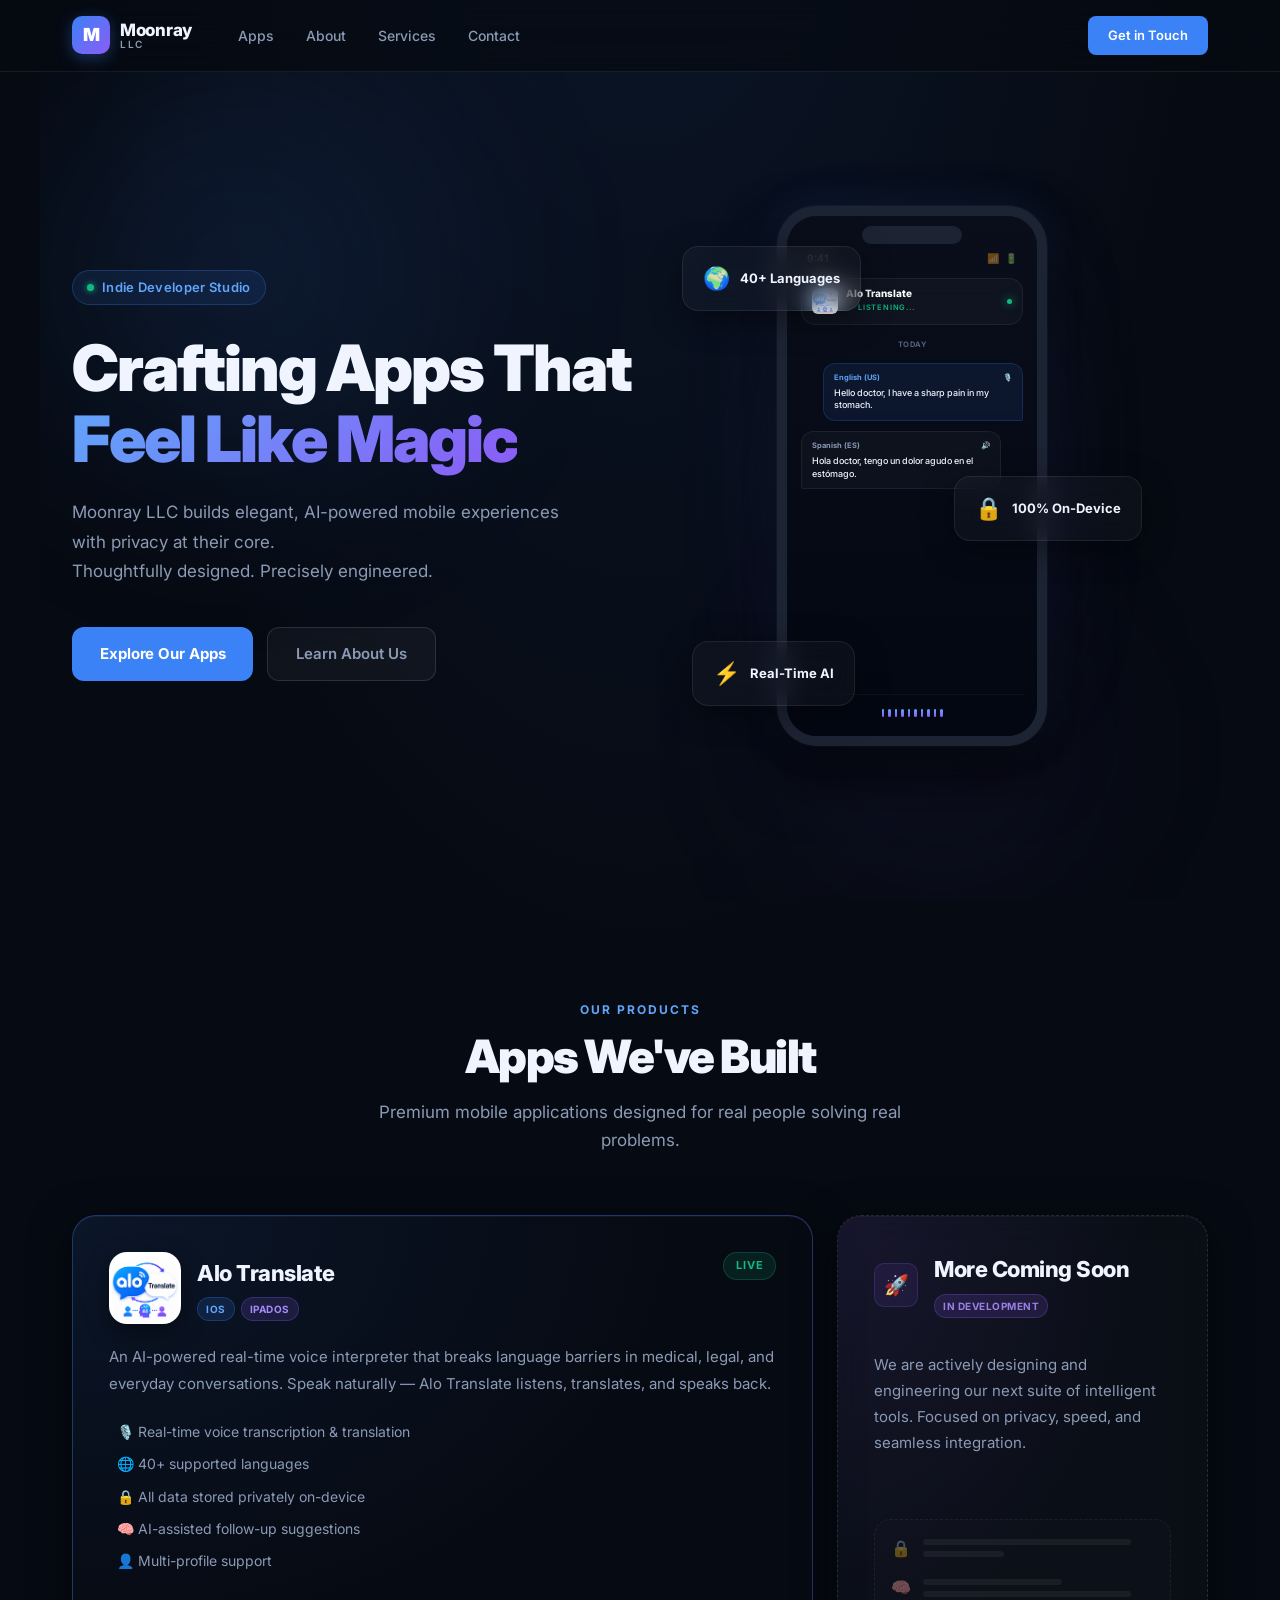
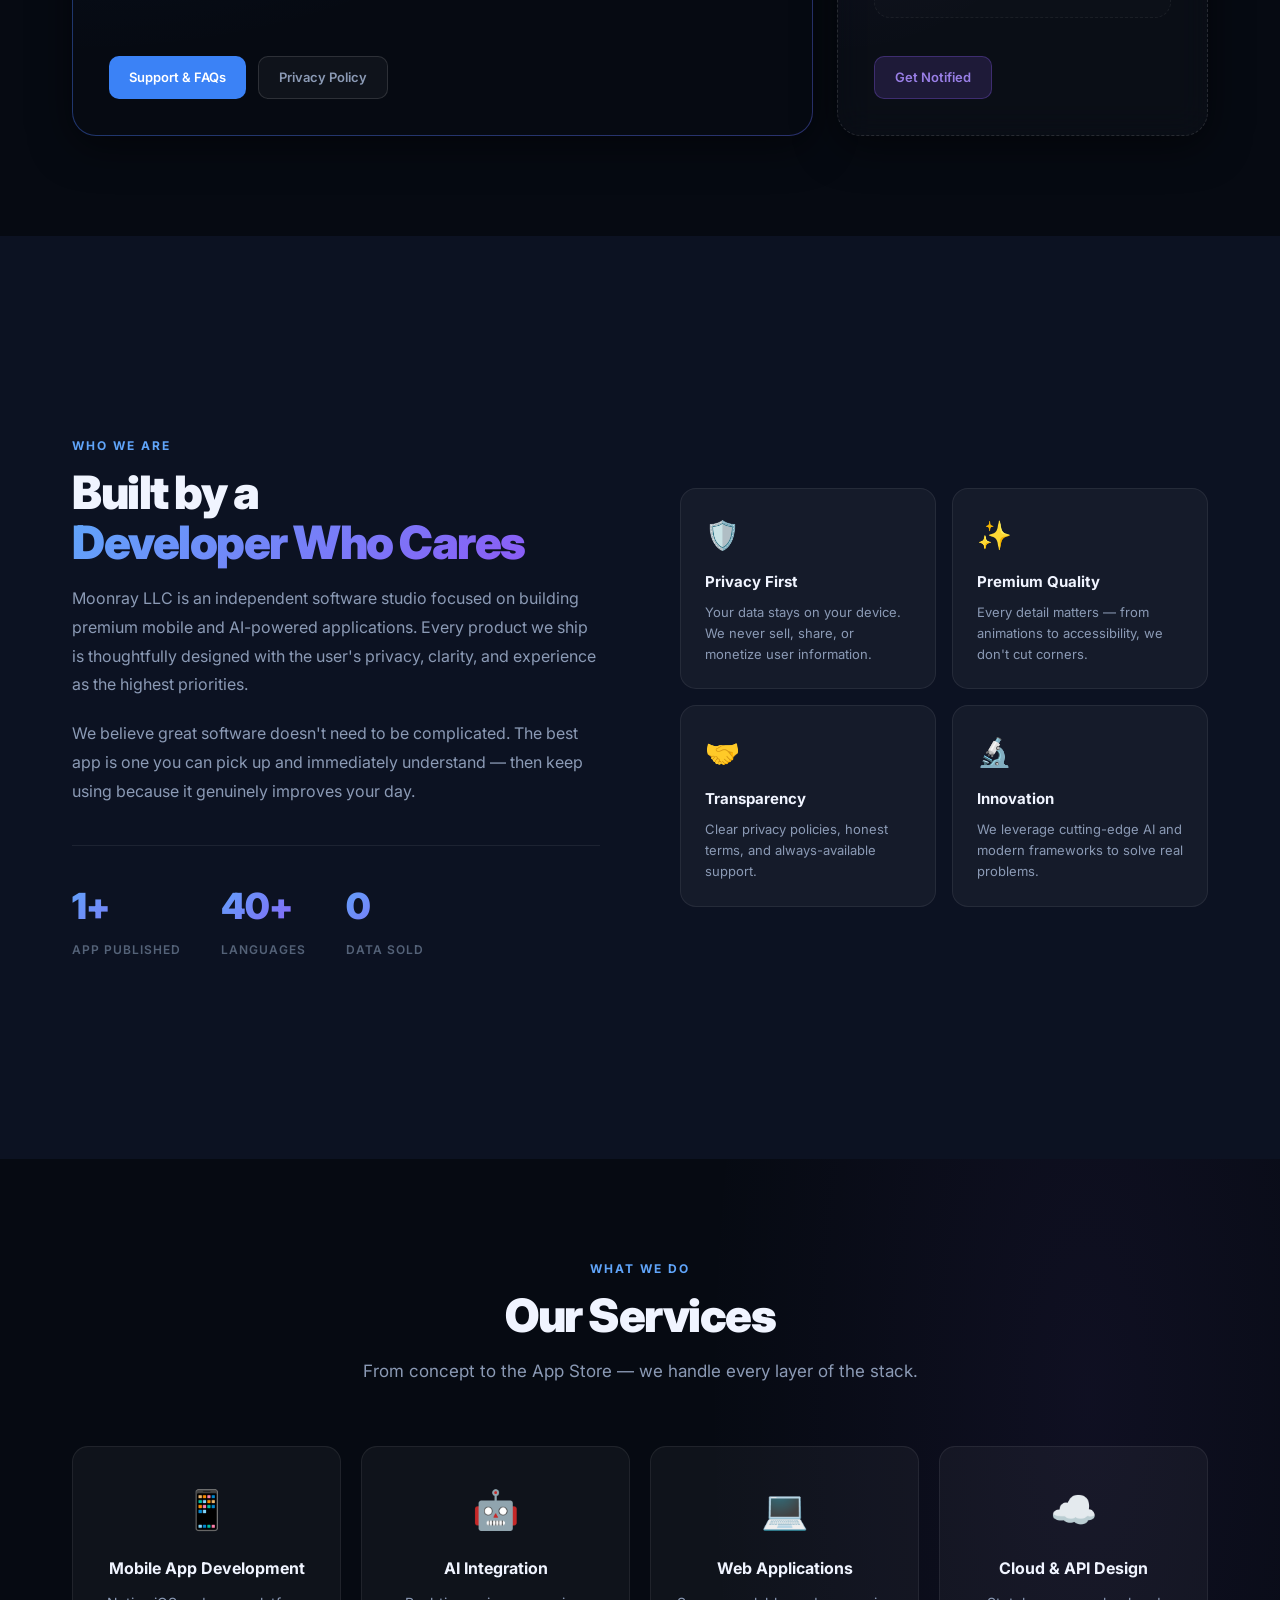
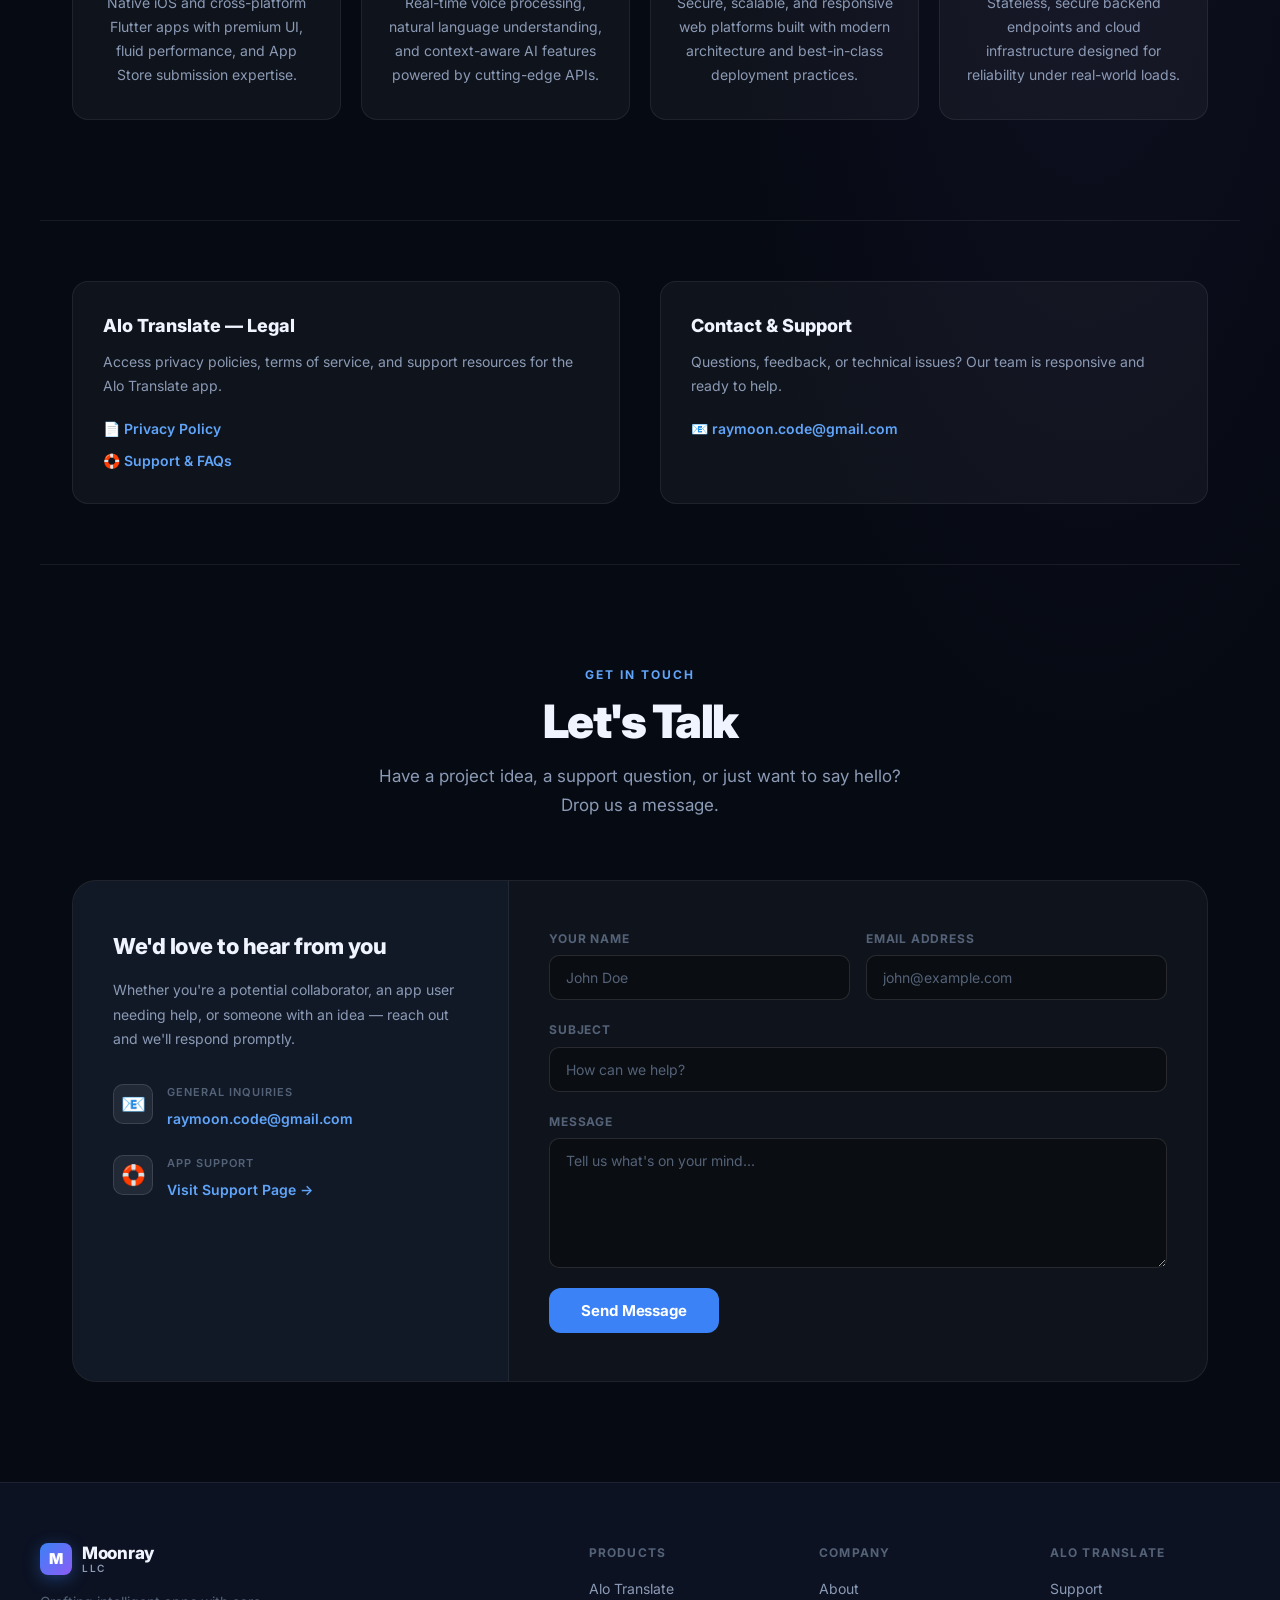
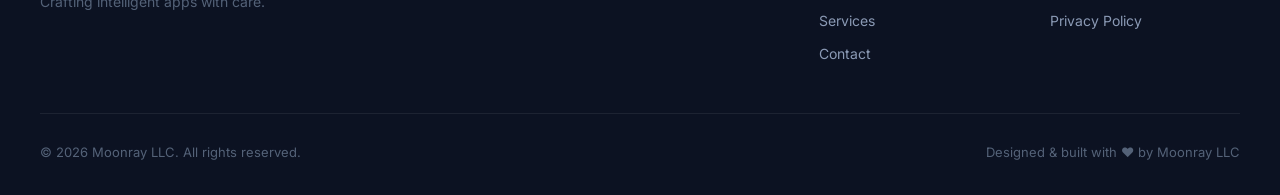
==== index.html @ 4eda4137 "design: major visual and layout overhaul with smartphone mockup and glassmorphic cards" ====
<!DOCTYPE html>
<html lang="en">
<head>
  <meta charset="UTF-8">
  <meta name="viewport" content="width=device-width, initial-scale=1.0">
  <title>Moonray LLC — Crafting Intelligent Apps</title>
  <meta name="description" content="Moonray LLC builds premium mobile and AI-powered applications. Explore our apps and developer services.">
  <link rel="preconnect" href="https://fonts.googleapis.com">
  <link rel="preconnect" href="https://fonts.gstatic.com" crossorigin>
  <link href="https://fonts.googleapis.com/css2?family=Inter:wght@300;400;500;600;700;800;900&display=swap" rel="stylesheet">
  <link rel="stylesheet" href="style.css">
</head>
<body>

  <!-- ===================== HEADER ===================== -->
  <header id="top">
    <div class="scroll-progress" id="scrollProgress"></div>
    <div class="header-inner">
      <a href="#top" class="brand">
        <div class="brand-mark">M</div>
        <div class="brand-text">
          <span class="brand-name">Moonray</span>
          <span class="brand-tagline">LLC</span>
        </div>
      </a>
      <nav class="main-nav">
        <ul>
          <li><a href="#apps">Apps</a></li>
          <li><a href="#about">About</a></li>
          <li><a href="#services">Services</a></li>
          <li><a href="#contact">Contact</a></li>
        </ul>
      </nav>
      <a href="#contact" class="nav-cta">Get in Touch</a>
      <button class="hamburger" id="hamburger" aria-label="Menu">
        <span></span><span></span><span></span>
      </button>
    </div>
    <!-- Mobile menu -->
    <div class="mobile-menu" id="mobileMenu">
      <ul>
        <li><a href="#apps" onclick="closeMobileMenu()">Apps</a></li>
        <li><a href="#about" onclick="closeMobileMenu()">About</a></li>
        <li><a href="#services" onclick="closeMobileMenu()">Services</a></li>
        <li><a href="#contact" onclick="closeMobileMenu()">Contact</a></li>
      </ul>
    </div>
  </header>

  <!-- ===================== HERO ===================== -->
  <section class="hero" id="hero">
    <div class="hero-bg-glow glow-1"></div>
    <div class="hero-bg-glow glow-2"></div>
    <div class="hero-content">
      <div class="hero-badge">
        <span class="badge-dot"></span>
        Indie Developer Studio
      </div>
      <h1 class="hero-title">
        Crafting Apps That<br>
        <span class="gradient-text">Feel Like Magic</span>
      </h1>
      <p class="hero-sub">
        Moonray LLC builds elegant, AI-powered mobile experiences with privacy at their core.<br>
        Thoughtfully designed. Precisely engineered.
      </p>
      <div class="hero-actions">
        <a href="#apps" class="btn-primary">Explore Our Apps</a>
        <a href="#about" class="btn-ghost">Learn About Us</a>
      </div>
    </div>
    <div class="hero-visual">
      <!-- Ambient light effect behind the phone -->
      <div class="mockup-glow"></div>
      
      <!-- Phone Frame Mockup -->
      <div class="phone-frame">
        <div class="phone-notch"></div>
        <div class="phone-screen">
          <!-- Status Bar -->
          <div class="phone-status-bar">
            <span class="time">9:41</span>
            <div class="icons">
              <span class="signal">📶</span>
              <span class="battery">🔋</span>
            </div>
          </div>
          
          <!-- App Header -->
          <div class="phone-app-header">
            <div class="app-brand">
              <img src="logo/alo_translate_logo.png" alt="Alo Logo" class="app-logo">
              <div class="app-title-group">
                <span class="app-title">Alo Translate</span>
                <span class="app-status">Listening...</span>
              </div>
            </div>
            <div class="recording-indicator">
              <span class="pulse-dot"></span>
            </div>
          </div>
          
          <!-- Chat Feed -->
          <div class="phone-chat-feed">
            <div class="chat-date">Today</div>
            
            <div class="chat-bubble user">
              <div class="bubble-meta">
                <span class="bubble-lang">English (US)</span>
                <span class="bubble-icon">🎙️</span>
              </div>
              <p class="bubble-text">Hello doctor, I have a sharp pain in my stomach.</p>
            </div>
            
            <div class="chat-bubble ai">
              <div class="bubble-meta">
                <span class="bubble-lang">Spanish (ES)</span>
                <span class="bubble-icon">🔊</span>
              </div>
              <p class="bubble-text">Hola doctor, tengo un dolor agudo en el estómago.</p>
            </div>
          </div>
          
          <!-- Waveform Animation -->
          <div class="phone-wave-container">
            <div class="wave-bar"></div>
            <div class="wave-bar"></div>
            <div class="wave-bar"></div>
            <div class="wave-bar"></div>
            <div class="wave-bar"></div>
            <div class="wave-bar"></div>
            <div class="wave-bar"></div>
            <div class="wave-bar"></div>
            <div class="wave-bar"></div>
            <div class="wave-bar"></div>
          </div>
        </div>
      </div>
      
      <!-- Floating Badges surrounding the phone -->
      <div class="float-card card-a">
        <span class="fc-icon">🌍</span>
        <span class="fc-label">40+ Languages</span>
      </div>
      <div class="float-card card-b">
        <span class="fc-icon">🔒</span>
        <span class="fc-label">100% On-Device</span>
      </div>
      <div class="float-card card-c">
        <span class="fc-icon">⚡</span>
        <span class="fc-label">Real-Time AI</span>
      </div>
    </div>
  </section>

  <!-- ===================== APPS ===================== -->
  <section id="apps" class="section-wrapper">
    <div class="section-label">Our Products</div>
    <h2 class="section-title">Apps We've Built</h2>
    <p class="section-sub">Premium mobile applications designed for real people solving real problems.</p>

    <div class="apps-grid">
      <!-- Alo Translate -->
      <div class="app-card featured">
        <div class="app-card-inner">
          <div class="app-meta">
            <img src="logo/alo_translate_logo.png" alt="Alo Translate App Icon" class="app-icon">
            <div class="app-info">
              <h3>Alo Translate</h3>
              <p class="app-platform">
                <span class="platform-badge ios">iOS</span>
                <span class="platform-badge ipados">iPadOS</span>
              </p>
            </div>
            <span class="app-status live">Live</span>
          </div>
          <p class="app-desc">
            An AI-powered real-time voice interpreter that breaks language barriers in medical, legal, and everyday conversations. Speak naturally — Alo Translate listens, translates, and speaks back.
          </p>
          <ul class="app-features">
            <li>🎙️ Real-time voice transcription & translation</li>
            <li>🌐 40+ supported languages</li>
            <li>🔒 All data stored privately on-device</li>
            <li>🧠 AI-assisted follow-up suggestions</li>
            <li>👤 Multi-profile support</li>
          </ul>
          <div class="app-links">
            <a href="support.html" class="app-link-btn secondary">
              Support &amp; FAQs
            </a>
            <a href="privacy.html" class="app-link-btn ghost">
              Privacy Policy
            </a>
          </div>
        </div>
        <div class="app-card-glow"></div>
      </div>

      <!-- Placeholder for future app -->
      <div class="app-card coming-soon">
        <div class="app-card-inner">
          <div class="app-meta">
            <div class="cs-icon-bg">
              <span class="cs-icon">🚀</span>
            </div>
            <div class="app-info">
              <h3>More Coming Soon</h3>
              <p class="app-platform"><span class="platform-badge dev">In Development</span></p>
            </div>
          </div>
          <p class="app-desc">
            We are actively designing and engineering our next suite of intelligent tools. Focused on privacy, speed, and seamless integration.
          </p>
          
          <div class="skeleton-grid">
            <div class="skeleton-row">
              <span class="sk-icon">🔒</span>
              <div class="sk-lines"><div class="sk-line long"></div><div class="sk-line short"></div></div>
            </div>
            <div class="skeleton-row">
              <span class="sk-icon">🧠</span>
              <div class="sk-lines"><div class="sk-line medium"></div><div class="sk-line long"></div></div>
            </div>
          </div>
          
          <div class="app-links" style="margin-top: auto;">
            <a href="#contact" class="app-link-btn primary-glow">Get Notified</a>
          </div>
        </div>
        <div class="app-card-glow bg-purple"></div>
      </div>
    </div>
  </section>

  <!-- ===================== ABOUT ===================== -->
  <section id="about" class="section-wrapper alt-section">
    <div class="about-grid">
      <div class="about-text">
        <div class="section-label">Who We Are</div>
        <h2 class="section-title left-align">Built by a<br><span class="gradient-text">Developer Who Cares</span></h2>
        <p>Moonray LLC is an independent software studio focused on building premium mobile and AI-powered applications. Every product we ship is thoughtfully designed with the user's privacy, clarity, and experience as the highest priorities.</p>
        <p>We believe great software doesn't need to be complicated. The best app is one you can pick up and immediately understand — then keep using because it genuinely improves your day.</p>
        <div class="about-stats">
          <div class="stat-item">
            <span class="stat-num">1+</span>
            <span class="stat-label">App Published</span>
          </div>
          <div class="stat-item">
            <span class="stat-num">40+</span>
            <span class="stat-label">Languages</span>
          </div>
          <div class="stat-item">
            <span class="stat-num">0</span>
            <span class="stat-label">Data Sold</span>
          </div>
        </div>
      </div>
      <div class="about-values">
        <div class="value-card">
          <div class="value-icon">🛡️</div>
          <h4>Privacy First</h4>
          <p>Your data stays on your device. We never sell, share, or monetize user information.</p>
        </div>
        <div class="value-card">
          <div class="value-icon">✨</div>
          <h4>Premium Quality</h4>
          <p>Every detail matters — from animations to accessibility, we don't cut corners.</p>
        </div>
        <div class="value-card">
          <div class="value-icon">🤝</div>
          <h4>Transparency</h4>
          <p>Clear privacy policies, honest terms, and always-available support.</p>
        </div>
        <div class="value-card">
          <div class="value-icon">🔬</div>
          <h4>Innovation</h4>
          <p>We leverage cutting-edge AI and modern frameworks to solve real problems.</p>
        </div>
      </div>
    </div>
  </section>

  <!-- ===================== SERVICES ===================== -->
  <section id="services" class="section-wrapper">
    <div class="section-label">What We Do</div>
    <h2 class="section-title">Our Services</h2>
    <p class="section-sub">From concept to the App Store — we handle every layer of the stack.</p>
    <div class="services-grid">
      <div class="service-card">
        <div class="service-icon">📱</div>
        <h3>Mobile App Development</h3>
        <p>Native iOS and cross-platform Flutter apps with premium UI, fluid performance, and App Store submission expertise.</p>
      </div>
      <div class="service-card">
        <div class="service-icon">🤖</div>
        <h3>AI Integration</h3>
        <p>Real-time voice processing, natural language understanding, and context-aware AI features powered by cutting-edge APIs.</p>
      </div>
      <div class="service-card">
        <div class="service-icon">💻</div>
        <h3>Web Applications</h3>
        <p>Secure, scalable, and responsive web platforms built with modern architecture and best-in-class deployment practices.</p>
      </div>
      <div class="service-card">
        <div class="service-icon">☁️</div>
        <h3>Cloud & API Design</h3>
        <p>Stateless, secure backend endpoints and cloud infrastructure designed for reliability under real-world loads.</p>
      </div>
    </div>
  </section>

  <!-- ===================== LEGAL LINKS ===================== -->
  <section id="legal" class="section-wrapper legal-section">
    <div class="legal-grid">
      <div class="legal-block">
        <h3>Alo Translate — Legal</h3>
        <p>Access privacy policies, terms of service, and support resources for the Alo Translate app.</p>
        <div class="legal-links">
          <a href="privacy.html">📄 Privacy Policy</a>
          <a href="support.html">🛟 Support &amp; FAQs</a>
        </div>
      </div>
      <div class="legal-block">
        <h3>Contact &amp; Support</h3>
        <p>Questions, feedback, or technical issues? Our team is responsive and ready to help.</p>
        <div class="legal-links">
          <a href="mailto:raymoon.code@gmail.com">📧 raymoon.code@gmail.com</a>
        </div>
      </div>
    </div>
  </section>

  <!-- ===================== CONTACT ===================== -->
  <section id="contact" class="section-wrapper">
    <div class="section-label">Get In Touch</div>
    <h2 class="section-title">Let's Talk</h2>
    <p class="section-sub">Have a project idea, a support question, or just want to say hello? Drop us a message.</p>
    <div class="contact-card">
      <div class="contact-info-col">
        <h3>We'd love to hear from you</h3>
        <p>Whether you're a potential collaborator, an app user needing help, or someone with an idea — reach out and we'll respond promptly.</p>
        <div class="contact-detail">
          <span class="cd-icon">📧</span>
          <div>
            <span class="cd-label">General Inquiries</span>
            <a href="mailto:raymoon.code@gmail.com" class="cd-value">raymoon.code@gmail.com</a>
          </div>
        </div>
        <div class="contact-detail">
          <span class="cd-icon">🛟</span>
          <div>
            <span class="cd-label">App Support</span>
            <a href="support.html" class="cd-value">Visit Support Page →</a>
          </div>
        </div>
      </div>
      <form class="contact-form" id="contactForm" onsubmit="handleFormSubmit(event)">
        <div class="form-row">
          <div class="form-group">
            <label for="contactName">Your Name</label>
            <input type="text" id="contactName" name="name" placeholder="John Doe" required>
          </div>
          <div class="form-group">
            <label for="contactEmail">Email Address</label>
            <input type="email" id="contactEmail" name="email" placeholder="john@example.com" required>
          </div>
        </div>
        <div class="form-group">
          <label for="contactSubject">Subject</label>
          <input type="text" id="contactSubject" name="subject" placeholder="How can we help?">
        </div>
        <div class="form-group">
          <label for="contactMessage">Message</label>
          <textarea id="contactMessage" name="message" placeholder="Tell us what's on your mind..." required></textarea>
        </div>
        <button type="submit" class="btn-primary form-submit" id="submitBtn">Send Message</button>
        <p class="form-note" id="formNote" style="display:none;"></p>
      </form>
    </div>
  </section>

  <!-- ===================== FOOTER ===================== -->
  <footer>
    <div class="footer-inner">
      <div class="footer-brand">
        <div class="brand">
          <div class="brand-mark sm">M</div>
          <div class="brand-text">
            <span class="brand-name">Moonray</span>
            <span class="brand-tagline">LLC</span>
          </div>
        </div>
        <p>Crafting intelligent apps with care.</p>
      </div>
      <div class="footer-links">
        <div class="footer-col">
          <h5>Products</h5>
          <a href="#apps">Alo Translate</a>
        </div>
        <div class="footer-col">
          <h5>Company</h5>
          <a href="#about">About</a>
          <a href="#services">Services</a>
          <a href="#contact">Contact</a>
        </div>
        <div class="footer-col">
          <h5>Alo Translate</h5>
          <a href="support.html">Support</a>
          <a href="privacy.html">Privacy Policy</a>
        </div>
      </div>
    </div>
    <div class="footer-bottom">
      <p>© 2026 Moonray LLC. All rights reserved.</p>
      <p>Designed &amp; built with ❤️ by Moonray LLC</p>
    </div>
  </footer>

  <script>
    // Hamburger menu
    const hamburger = document.getElementById('hamburger');
    const mobileMenu = document.getElementById('mobileMenu');
    hamburger.addEventListener('click', () => {
      hamburger.classList.toggle('open');
      mobileMenu.classList.toggle('open');
    });
    function closeMobileMenu() {
      hamburger.classList.remove('open');
      mobileMenu.classList.remove('open');
    }

    // Sticky header shadow & scroll progress bar on scroll
    const header = document.querySelector('header');
    const scrollProgress = document.getElementById('scrollProgress');
    window.addEventListener('scroll', () => {
      if (window.scrollY > 30) {
        header.classList.add('scrolled');
      } else {
        header.classList.remove('scrolled');
      }
      
      const winScroll = document.body.scrollTop || document.documentElement.scrollTop;
      const height = document.documentElement.scrollHeight - document.documentElement.clientHeight;
      const scrolled = (winScroll / height) * 100;
      scrollProgress.style.width = scrolled + "%";
    });

    // Intersection Observer for fade-in animations
    const observer = new IntersectionObserver((entries) => {
      entries.forEach(entry => {
        if (entry.isIntersecting) {
          entry.target.classList.add('visible');
        }
      });
    }, { threshold: 0.1 });

    document.querySelectorAll('.app-card, .service-card, .value-card, .float-card, .legal-block').forEach(el => {
      el.classList.add('animate-on-scroll');
      observer.observe(el);
    });

    // Contact form handler (mailto fallback)
    function handleFormSubmit(e) {
      e.preventDefault();
      const name = document.getElementById('contactName').value;
      const email = document.getElementById('contactEmail').value;
      const subject = document.getElementById('contactSubject').value || 'Moonray LLC Inquiry';
      const message = document.getElementById('contactMessage').value;
      const body = `Name: ${name}\nEmail: ${email}\n\nMessage:\n${message}`;
      const mailtoLink = `mailto:raymoon.code@gmail.com?subject=${encodeURIComponent(subject)}&body=${encodeURIComponent(body)}`;
      window.location.href = mailtoLink;
      const note = document.getElementById('formNote');
      note.textContent = '✅ Your email client should open now. If not, email us directly at raymoon.code@gmail.com';
      note.style.display = 'block';
      note.style.color = '#34d399';
    }
  </script>
</body>
</html>
---- style.css ----
/* ============================================================
   style.css — Moonray LLC Website
   Premium dark theme with glassmorphism, micro-animations
   ============================================================ */

@import url('https://fonts.googleapis.com/css2?family=Inter:wght@300;400;500;600;700;800;900&display=swap');

/* ---- Design Tokens ---- */
:root {
  --bg:            #060a12;
  --bg-2:          #0c1222;
  --surface:       rgba(255,255,255,0.04);
  --surface-hover: rgba(255,255,255,0.07);
  --border:        rgba(255,255,255,0.07);
  --border-light:  rgba(255,255,255,0.12);
  --text:          #f0f4ff;
  --text-2:        #8b9ab5;
  --text-3:        #546278;
  --blue:          #3b82f6;
  --blue-light:    #60a5fa;
  --blue-dark:     #1d4ed8;
  --blue-glow:     rgba(59,130,246,0.18);
  --blue-glow-sm:  rgba(59,130,246,0.10);
  --purple:        #8b5cf6;
  --green:         #10b981;
  --radius:        16px;
  --radius-sm:     10px;
  --radius-lg:     24px;
  --shadow:        0 8px 32px rgba(0,0,0,0.4);
  --shadow-lg:     0 24px 64px rgba(0,0,0,0.5);
  --transition:    all 0.28s cubic-bezier(0.4, 0, 0.2, 1);
}

/* ---- Reset ---- */
*, *::before, *::after {
  box-sizing: border-box;
  margin: 0;
  padding: 0;
}

html {
  scroll-behavior: smooth;
  font-size: 16px;
}

body {
  background-color: var(--bg);
  background-image:
    radial-gradient(ellipse 80% 50% at 50% -10%, rgba(59,130,246,0.12) 0%, transparent 60%),
    radial-gradient(ellipse 60% 40% at 85% 60%, rgba(139,92,246,0.07) 0%, transparent 50%);
  color: var(--text);
  font-family: 'Inter', -apple-system, BlinkMacSystemFont, sans-serif;
  line-height: 1.6;
  overflow-x: hidden;
  -webkit-font-smoothing: antialiased;
}

img { display: block; max-width: 100%; }
a { text-decoration: none; color: inherit; }

/* ============================================================
   HEADER
   ============================================================ */
header {
  position: sticky;
  top: 0;
  z-index: 200;
  background: rgba(6, 10, 18, 0.7);
  backdrop-filter: blur(20px);
  -webkit-backdrop-filter: blur(20px);
  border-bottom: 1px solid var(--border);
  transition: var(--transition);
}

.scroll-progress {
  position: absolute;
  top: 0;
  left: 0;
  width: 0%;
  height: 3px;
  background: linear-gradient(90deg, var(--blue) 0%, var(--purple) 100%);
  z-index: 210;
  transition: width 0.05s ease-out;
}

header.scrolled {
  background: rgba(6, 10, 18, 0.92);
  border-bottom-color: var(--border-light);
  box-shadow: 0 4px 30px rgba(0,0,0,0.3);
}

.header-inner {
  max-width: 1200px;
  margin: 0 auto;
  padding: 16px 32px;
  display: flex;
  align-items: center;
  gap: 32px;
}

/* Brand */
.brand {
  display: flex;
  align-items: center;
  gap: 10px;
  text-decoration: none;
  flex-shrink: 0;
}

.brand-mark {
  width: 38px;
  height: 38px;
  border-radius: 10px;
  background: linear-gradient(135deg, var(--blue) 0%, var(--purple) 100%);
  display: flex;
  align-items: center;
  justify-content: center;
  font-weight: 900;
  font-size: 18px;
  color: white;
  box-shadow: 0 4px 16px rgba(59,130,246,0.35);
  flex-shrink: 0;
}

.brand-mark.sm {
  width: 32px;
  height: 32px;
  font-size: 15px;
  border-radius: 8px;
}

.brand-text {
  display: flex;
  flex-direction: column;
  line-height: 1.1;
}

.brand-name {
  font-size: 17px;
  font-weight: 800;
  color: var(--text);
  letter-spacing: -0.3px;
}

.brand-tagline {
  font-size: 10px;
  font-weight: 600;
  color: var(--text-2);
  text-transform: uppercase;
  letter-spacing: 1.5px;
}

/* Nav */
.main-nav { flex: 1; }

.main-nav ul {
  display: flex;
  list-style: none;
  gap: 4px;
}

.main-nav a {
  color: var(--text-2);
  font-size: 14px;
  font-weight: 500;
  padding: 8px 14px;
  border-radius: var(--radius-sm);
  transition: var(--transition);
}

.main-nav a:hover {
  color: var(--text);
  background: var(--surface);
}

.nav-cta {
  background: var(--blue);
  color: white;
  font-size: 13px;
  font-weight: 600;
  padding: 9px 20px;
  border-radius: 8px;
  transition: var(--transition);
  white-space: nowrap;
  flex-shrink: 0;
}

.nav-cta:hover {
  background: var(--blue-light);
  box-shadow: 0 4px 16px var(--blue-glow);
  transform: translateY(-1px);
}

/* Hamburger */
.hamburger {
  display: none;
  flex-direction: column;
  gap: 5px;
  background: none;
  border: none;
  cursor: pointer;
  padding: 6px;
  margin-left: auto;
}

.hamburger span {
  display: block;
  width: 22px;
  height: 2px;
  background: var(--text-2);
  border-radius: 2px;
  transition: var(--transition);
  transform-origin: center;
}

.hamburger.open span:nth-child(1) { transform: translateY(7px) rotate(45deg); }
.hamburger.open span:nth-child(2) { opacity: 0; transform: scaleX(0); }
.hamburger.open span:nth-child(3) { transform: translateY(-7px) rotate(-45deg); }

/* Mobile Menu */
.mobile-menu {
  display: none;
  border-top: 1px solid var(--border);
  padding: 16px 24px 24px;
  animation: slideDown 0.25s ease;
}

.mobile-menu.open { display: block; }

.mobile-menu ul {
  list-style: none;
  display: flex;
  flex-direction: column;
  gap: 4px;
}

.mobile-menu a {
  display: block;
  padding: 12px 16px;
  color: var(--text-2);
  font-size: 15px;
  font-weight: 500;
  border-radius: 10px;
  transition: var(--transition);
}

.mobile-menu a:hover {
  color: var(--text);
  background: var(--surface);
}

/* ============================================================
   HERO
   ============================================================ */
.hero {
  position: relative;
  min-height: calc(100vh - 72px);
  display: flex;
  align-items: center;
  max-width: 1200px;
  margin: 0 auto;
  padding: 80px 32px 100px;
  overflow: hidden;
  gap: 60px;
}

.hero-bg-glow {
  position: absolute;
  border-radius: 50%;
  pointer-events: none;
  filter: blur(80px);
}

.glow-1 {
  width: 600px;
  height: 600px;
  background: radial-gradient(circle, rgba(59,130,246,0.15) 0%, transparent 70%);
  top: -100px;
  left: -100px;
}

.glow-2 {
  width: 400px;
  height: 400px;
  background: radial-gradient(circle, rgba(139,92,246,0.10) 0%, transparent 70%);
  bottom: -50px;
  right: 100px;
}

.hero-content {
  flex: 1;
  max-width: 580px;
  position: relative;
  z-index: 1;
}

.hero-badge {
  display: inline-flex;
  align-items: center;
  gap: 8px;
  background: rgba(59,130,246,0.1);
  border: 1px solid rgba(59,130,246,0.25);
  color: var(--blue-light);
  font-size: 13px;
  font-weight: 600;
  padding: 6px 14px;
  border-radius: 50px;
  margin-bottom: 28px;
  letter-spacing: 0.3px;
}

.badge-dot {
  width: 7px;
  height: 7px;
  background: var(--green);
  border-radius: 50%;
  box-shadow: 0 0 6px var(--green);
  animation: pulse 2s ease-in-out infinite;
}

.hero-title {
  font-size: clamp(40px, 6vw, 64px);
  font-weight: 900;
  line-height: 1.1;
  letter-spacing: -2px;
  margin-bottom: 24px;
}

.gradient-text {
  background: linear-gradient(135deg, var(--blue-light) 0%, var(--purple) 100%);
  -webkit-background-clip: text;
  -webkit-text-fill-color: transparent;
  background-clip: text;
}

.hero-sub {
  font-size: 17px;
  color: var(--text-2);
  line-height: 1.75;
  margin-bottom: 40px;
  max-width: 500px;
}

.hero-actions {
  display: flex;
  gap: 14px;
  flex-wrap: wrap;
}

/* Buttons */
.btn-primary {
  display: inline-flex;
  align-items: center;
  gap: 8px;
  background: var(--blue);
  color: white;
  font-size: 15px;
  font-weight: 700;
  padding: 14px 28px;
  border-radius: 12px;
  border: none;
  cursor: pointer;
  transition: var(--transition);
  letter-spacing: -0.1px;
  font-family: inherit;
}

.btn-primary:hover {
  background: var(--blue-light);
  transform: translateY(-2px);
  box-shadow: 0 8px 24px var(--blue-glow);
}

.btn-ghost {
  display: inline-flex;
  align-items: center;
  gap: 8px;
  background: var(--surface);
  color: var(--text-2);
  font-size: 15px;
  font-weight: 600;
  padding: 14px 28px;
  border-radius: 12px;
  border: 1px solid var(--border-light);
  cursor: pointer;
  transition: var(--transition);
  font-family: inherit;
}

.btn-ghost:hover {
  background: var(--surface-hover);
  color: var(--text);
  border-color: var(--blue);
  transform: translateY(-2px);
}

/* ============================================================
   HERO VISUAL (Interactive Smartphone Mockup & Float Cards)
   ============================================================ */
.hero-visual {
  position: relative;
  width: 400px;
  height: 580px;
  display: flex;
  align-items: center;
  justify-content: center;
  flex-shrink: 0;
}

/* Background glow behind phone */
.mockup-glow {
  position: absolute;
  width: 260px;
  height: 480px;
  background: radial-gradient(circle, rgba(59,130,246,0.18) 0%, rgba(139,92,246,0.12) 50%, transparent 100%);
  filter: blur(50px);
  pointer-events: none;
  z-index: 0;
  animation: drift-glow 10s ease-in-out infinite;
}

@keyframes drift-glow {
  0%, 100% { transform: translate(0, 0) scale(1); }
  50% { transform: translate(10px, -20px) scale(1.1); }
}

/* Phone Frame */
.phone-frame {
  position: relative;
  width: 270px;
  height: 540px;
  background: #030712;
  border-radius: 40px;
  border: 10px solid #1c2333;
  box-shadow: 
    0 30px 60px rgba(0, 0, 0, 0.7),
    inset 0 1px 2px rgba(255,255,255,0.1),
    0 0 0 1px rgba(255,255,255,0.04),
    0 0 40px rgba(59,130,246,0.1);
  overflow: hidden;
  z-index: 1;
}

/* Phone Notch */
.phone-notch {
  position: absolute;
  top: 10px;
  left: 50%;
  transform: translateX(-50%);
  width: 100px;
  height: 18px;
  background: #1c2333;
  border-radius: 12px;
  z-index: 10;
}

/* Phone Screen */
.phone-screen {
  width: 100%;
  height: 100%;
  padding: 34px 14px 14px;
  background: linear-gradient(180deg, #090e1a 0%, #030712 100%);
  display: flex;
  flex-direction: column;
  position: relative;
}

/* Status Bar */
.phone-status-bar {
  display: flex;
  justify-content: space-between;
  align-items: center;
  padding: 0 6px 12px;
  font-size: 10px;
  font-weight: 700;
  color: rgba(255,255,255,0.4);
}

.phone-status-bar .icons {
  display: flex;
  gap: 6px;
  align-items: center;
}

/* App Header inside Mockup */
.phone-app-header {
  display: flex;
  justify-content: space-between;
  align-items: center;
  padding: 8px 10px;
  background: rgba(255,255,255,0.03);
  border: 1px solid rgba(255,255,255,0.06);
  border-radius: 14px;
  margin-bottom: 14px;
  backdrop-filter: blur(10px);
}

.app-brand {
  display: flex;
  align-items: center;
  gap: 8px;
}

.app-brand .app-logo {
  width: 26px;
  height: 26px;
  border-radius: 6px;
  object-fit: cover;
}

.app-title-group {
  display: flex;
  flex-direction: column;
  line-height: 1.2;
}

.app-title-group .app-title {
  font-size: 10px;
  font-weight: 800;
  color: white;
}

.app-title-group .app-status {
  font-size: 7.5px;
  font-weight: 600;
  color: var(--green);
}

.recording-indicator {
  display: flex;
  align-items: center;
}

.recording-indicator .pulse-dot {
  width: 5px;
  height: 5px;
  background: var(--green);
  border-radius: 50%;
  box-shadow: 0 0 8px var(--green);
  animation: pulse-dot-glow 1.5s infinite;
}

@keyframes pulse-dot-glow {
  0%, 100% { opacity: 1; transform: scale(1); }
  50% { opacity: 0.4; transform: scale(0.8); }
}

/* Chat Feed */
.phone-chat-feed {
  flex: 1;
  display: flex;
  flex-direction: column;
  gap: 10px;
  overflow: hidden;
}

.phone-chat-feed .chat-date {
  text-align: center;
  font-size: 7.5px;
  font-weight: 700;
  color: var(--text-3);
  text-transform: uppercase;
  letter-spacing: 0.5px;
  margin-bottom: 2px;
}

.chat-bubble {
  padding: 8px 10px;
  border-radius: 12px;
  max-width: 90%;
  display: flex;
  flex-direction: column;
  gap: 3px;
  backdrop-filter: blur(4px);
}

.chat-bubble.user {
  align-self: flex-end;
  background: rgba(59, 130, 246, 0.1);
  border: 1px solid rgba(59, 130, 246, 0.2);
  border-bottom-right-radius: 2px;
}

.chat-bubble.ai {
  align-self: flex-start;
  background: rgba(255, 255, 255, 0.03);
  border: 1px solid rgba(255, 255, 255, 0.06);
  border-bottom-left-radius: 2px;
}

.chat-bubble .bubble-meta {
  display: flex;
  justify-content: space-between;
  align-items: center;
  font-size: 7.5px;
  font-weight: 700;
  color: var(--text-3);
}

.chat-bubble.user .bubble-lang {
  color: var(--blue-light);
}

.chat-bubble.ai .bubble-lang {
  color: var(--text-2);
}

.chat-bubble .bubble-text {
  font-size: 9px;
  font-weight: 500;
  color: var(--text);
  line-height: 1.4;
}

/* Waveform Animation */
.phone-wave-container {
  display: flex;
  justify-content: center;
  align-items: center;
  gap: 4px;
  height: 28px;
  margin-top: auto;
  padding-top: 10px;
  border-top: 1px solid rgba(255,255,255,0.04);
  z-index: 2;
}

.wave-bar {
  width: 2.5px;
  height: 8px;
  background: linear-gradient(180deg, var(--blue-light) 0%, var(--purple) 100%);
  border-radius: 2px;
  animation: wave-bounce 1.2s ease-in-out infinite;
}

@keyframes wave-bounce {
  0%, 100% { height: 6px; }
  50% { height: 18px; }
}

.wave-bar:nth-child(1) { animation-delay: 0.1s; animation-duration: 1.1s; }
.wave-bar:nth-child(2) { animation-delay: 0.3s; animation-duration: 0.9s; }
.wave-bar:nth-child(3) { animation-delay: 0.5s; animation-duration: 1.3s; }
.wave-bar:nth-child(4) { animation-delay: 0.2s; animation-duration: 1.0s; }
.wave-bar:nth-child(5) { animation-delay: 0.4s; animation-duration: 1.2s; }
.wave-bar:nth-child(6) { animation-delay: 0.6s; animation-duration: 0.8s; }
.wave-bar:nth-child(7) { animation-delay: 0.3s; animation-duration: 1.1s; }
.wave-bar:nth-child(8) { animation-delay: 0.1s; animation-duration: 1.3s; }
.wave-bar:nth-child(9) { animation-delay: 0.4s; animation-duration: 0.9s; }
.wave-bar:nth-child(10) { animation-delay: 0.2s; animation-duration: 1.2s; }

/* Floating Cards Layout around Phone */
.float-card {
  position: absolute;
  background: rgba(255, 255, 255, 0.03);
  border: 1px solid rgba(255, 255, 255, 0.08);
  backdrop-filter: blur(12px);
  -webkit-backdrop-filter: blur(12px);
  border-radius: 16px;
  padding: 14px 20px;
  display: flex;
  align-items: center;
  gap: 10px;
  box-shadow: var(--shadow);
  white-space: nowrap;
  animation: float 6s ease-in-out infinite;
  z-index: 2;
}

.card-a { top: 60px; left: -30px; animation-delay: 0s; }
.card-b { top: 50%; right: -30px; left: auto; transform: translateY(-50%); animation-delay: 1.5s; }
.card-c { bottom: 60px; left: -20px; animation-delay: 3s; }

.fc-icon { font-size: 22px; }
.fc-label { font-size: 13px; font-weight: 700; color: var(--text); }

/* ============================================================
   SECTION LAYOUT
   ============================================================ */
.section-wrapper {
  max-width: 1200px;
  margin: 0 auto;
  padding: 100px 32px;
}

.alt-section {
  background: var(--bg-2);
  max-width: 100%;
}

.alt-section > * {
  max-width: 1200px;
  margin-left: auto;
  margin-right: auto;
  padding-left: 32px;
  padding-right: 32px;
}

.alt-section.section-wrapper {
  max-width: 100%;
  padding-left: 0;
  padding-right: 0;
}

.section-label {
  font-size: 12px;
  font-weight: 700;
  text-transform: uppercase;
  letter-spacing: 2px;
  color: var(--blue-light);
  margin-bottom: 12px;
}

.section-title {
  font-size: clamp(30px, 4vw, 46px);
  font-weight: 900;
  letter-spacing: -1.5px;
  line-height: 1.1;
  margin-bottom: 16px;
}

.section-title.left-align { text-align: left; }

.section-sub {
  font-size: 17px;
  color: var(--text-2);
  max-width: 560px;
  margin: 0 auto 60px;
  text-align: center;
  line-height: 1.7;
}

/* ============================================================
   APPS SECTION
   ============================================================ */
.apps-grid {
  display: grid;
  grid-template-columns: 2fr 1fr;
  gap: 24px;
  margin-top: 60px;
}

.section-title, .section-label, .section-sub { text-align: center; }

.app-card {
  position: relative;
  border-radius: var(--radius-lg);
  overflow: hidden;
  background: rgba(255, 255, 255, 0.02);
  backdrop-filter: blur(16px);
  -webkit-backdrop-filter: blur(16px);
  border: 1px solid rgba(255, 255, 255, 0.06);
  box-shadow: 
    0 10px 40px rgba(0,0,0,0.5), 
    inset 0 1px 1px rgba(255,255,255,0.05);
  transition: var(--transition);
}

.app-card.featured {
  border-color: rgba(59, 130, 246, 0.2);
  background: linear-gradient(var(--bg), var(--bg)) padding-box,
              linear-gradient(135deg, rgba(59,130,246,0.25), rgba(139,92,246,0.25)) border-box;
}

.app-card:hover {
  background: rgba(255, 255, 255, 0.04);
  border-color: rgba(59, 130, 246, 0.35);
  transform: translateY(-4px);
  box-shadow: 
    0 20px 48px rgba(0,0,0,0.6), 
    0 0 20px rgba(59, 130, 246, 0.15), 
    inset 0 1px 1px rgba(255,255,255,0.1);
}

.app-card.featured:hover {
  border-color: transparent;
  background: linear-gradient(var(--bg), var(--bg)) padding-box,
              linear-gradient(135deg, var(--blue-light), var(--purple)) border-box;
}

.app-card-glow {
  position: absolute;
  inset: 0;
  background: radial-gradient(ellipse at top left, rgba(59,130,246,0.1) 0%, transparent 60%);
  pointer-events: none;
}

.app-card-glow.bg-purple {
  background: radial-gradient(ellipse at top left, rgba(139,92,246,0.1) 0%, transparent 60%);
}

.app-card-inner {
  padding: 36px;
  display: flex;
  flex-direction: column;
  height: 100%;
  position: relative;
  z-index: 1;
}

.app-meta {
  display: flex;
  align-items: center;
  gap: 16px;
  margin-bottom: 20px;
}

.app-icon {
  width: 72px;
  height: 72px;
  border-radius: 18px;
  box-shadow: 0 8px 24px rgba(0,0,0,0.4);
  object-fit: cover;
  flex-shrink: 0;
}

.app-info h3 {
  font-size: 22px;
  font-weight: 800;
  letter-spacing: -0.5px;
  color: var(--text);
}

.app-platform {
  display: flex;
  gap: 6px;
  margin-top: 6px;
  flex-wrap: wrap;
}

.platform-badge {
  font-size: 10px;
  font-weight: 700;
  padding: 3px 8px;
  border-radius: 50px;
  text-transform: uppercase;
  letter-spacing: 0.5px;
}

.platform-badge.ios {
  background: rgba(59,130,246,0.15);
  color: var(--blue-light);
  border: 1px solid rgba(59,130,246,0.25);
}

.platform-badge.ipados {
  background: rgba(139,92,246,0.15);
  color: #a78bfa;
  border: 1px solid rgba(139,92,246,0.25);
}

.app-status {
  margin-left: auto;
  font-size: 11px;
  font-weight: 700;
  text-transform: uppercase;
  letter-spacing: 0.8px;
  padding: 4px 12px;
  border-radius: 50px;
  align-self: flex-start;
}

.app-status.live {
  background: rgba(16,185,129,0.12);
  color: var(--green);
  border: 1px solid rgba(16,185,129,0.25);
}

.app-desc {
  font-size: 15px;
  color: var(--text-2);
  line-height: 1.75;
  margin-bottom: 24px;
}

.app-features {
  list-style: none;
  display: flex;
  flex-direction: column;
  gap: 10px;
  margin-bottom: 32px;
}

.app-features li {
  font-size: 14px;
  color: var(--text-2);
  display: flex;
  align-items: center;
  gap: 8px;
}

.app-features li::before { content: ''; }

.app-links {
  display: flex;
  gap: 12px;
  flex-wrap: wrap;
  margin-top: auto;
}

.app-link-btn {
  font-size: 13px;
  font-weight: 600;
  padding: 10px 20px;
  border-radius: 10px;
  transition: var(--transition);
  display: inline-flex;
  align-items: center;
  gap: 6px;
}

.app-link-btn.secondary {
  background: var(--blue);
  color: white;
}

.app-link-btn.secondary:hover {
  background: var(--blue-light);
  box-shadow: 0 4px 16px var(--blue-glow);
  transform: translateY(-1px);
}

.app-link-btn.ghost {
  background: var(--surface);
  color: var(--text-2);
  border: 1px solid var(--border-light);
}

.app-link-btn.ghost:hover {
  color: var(--text);
  background: var(--surface-hover);
  border-color: var(--blue);
}

/* Coming soon card */
.app-card.coming-soon {
  border-style: dashed;
  border-color: var(--border-light);
}

.app-card.coming-soon .app-card-inner {
  align-items: stretch;
  justify-content: flex-start;
  text-align: left;
  gap: 14px;
}

.cs-icon-bg {
  width: 44px;
  height: 44px;
  border-radius: var(--radius-sm);
  background: rgba(139,92,246,0.1);
  border: 1px solid rgba(139,92,246,0.2);
  display: flex;
  align-items: center;
  justify-content: center;
  flex-shrink: 0;
}

.cs-icon {
  font-size: 20px;
}

.platform-badge.dev {
  background: rgba(139,92,246,0.15);
  color: rgba(167, 139, 250, 0.9);
  border: 1px solid rgba(139,92,246,0.25);
}

/* Skeleton Grid inside Coming Soon Card */
.skeleton-grid {
  display: flex;
  flex-direction: column;
  gap: 14px;
  margin: 24px 0;
  padding: 16px;
  background: rgba(255,255,255,0.01);
  border: 1px dashed rgba(255,255,255,0.06);
  border-radius: var(--radius);
}

.skeleton-row {
  display: flex;
  align-items: center;
  gap: 12px;
}

.sk-icon {
  font-size: 16px;
  opacity: 0.4;
}

.sk-lines {
  flex: 1;
  display: flex;
  flex-direction: column;
  gap: 6px;
}

.sk-line {
  height: 6px;
  background: rgba(255,255,255,0.05);
  border-radius: 10px;
  position: relative;
  overflow: hidden;
}

.sk-line::after {
  content: '';
  position: absolute;
  top: 0;
  left: -100%;
  width: 50%;
  height: 100%;
  background: linear-gradient(90deg, transparent, rgba(255,255,255,0.05), transparent);
  animation: loading-shimmer 1.8s infinite;
}

@keyframes loading-shimmer {
  to { left: 200%; }
}

.sk-line.long { width: 90%; }
.sk-line.medium { width: 60%; }
.sk-line.short { width: 35%; }

.app-link-btn.primary-glow {
  background: rgba(139,92,246,0.15);
  color: rgba(167, 139, 250, 0.9);
  border: 1px solid rgba(139,92,246,0.3);
}

.app-link-btn.primary-glow:hover {
  background: rgba(139,92,246,0.3);
  color: white;
  border-color: var(--purple);
  box-shadow: 0 4px 16px rgba(139,92,246,0.35);
  transform: translateY(-1px);
}

/* ============================================================
   ABOUT
   ============================================================ */
.about-grid {
  max-width: 1200px;
  margin: 0 auto;
  padding: 100px 32px;
  display: grid;
  grid-template-columns: 1fr 1fr;
  gap: 80px;
  align-items: center;
}

.about-text p {
  font-size: 16px;
  color: var(--text-2);
  line-height: 1.8;
  margin-bottom: 20px;
}

.about-text .section-label,
.about-text .section-title {
  text-align: left;
}

.about-stats {
  display: flex;
  gap: 40px;
  margin-top: 40px;
  padding-top: 32px;
  border-top: 1px solid var(--border);
}

.stat-item { display: flex; flex-direction: column; gap: 4px; }

.stat-num {
  font-size: 36px;
  font-weight: 900;
  letter-spacing: -1px;
  background: linear-gradient(135deg, var(--blue-light), var(--purple));
  -webkit-background-clip: text;
  -webkit-text-fill-color: transparent;
  background-clip: text;
}

.stat-label {
  font-size: 12px;
  font-weight: 600;
  color: var(--text-3);
  text-transform: uppercase;
  letter-spacing: 1px;
}

.about-values {
  display: grid;
  grid-template-columns: 1fr 1fr;
  gap: 16px;
}

.value-card {
  background: var(--surface);
  border: 1px solid var(--border);
  border-radius: var(--radius);
  padding: 24px;
  transition: var(--transition);
}

.value-card:hover {
  background: var(--surface-hover);
  border-color: var(--border-light);
  transform: translateY(-3px);
}

.value-icon { font-size: 28px; margin-bottom: 12px; }

.value-card h4 {
  font-size: 15px;
  font-weight: 700;
  margin-bottom: 8px;
  color: var(--text);
}

.value-card p {
  font-size: 13px;
  color: var(--text-2);
  line-height: 1.6;
}

/* ============================================================
   SERVICES
   ============================================================ */
.services-grid {
  display: grid;
  grid-template-columns: repeat(4, 1fr);
  gap: 20px;
  margin-top: 60px;
}

.service-card {
  background: var(--surface);
  border: 1px solid var(--border);
  border-radius: var(--radius);
  padding: 32px 24px;
  text-align: center;
  transition: var(--transition);
}

.service-card:hover {
  background: var(--surface-hover);
  border-color: rgba(59,130,246,0.35);
  transform: translateY(-5px);
  box-shadow: 0 12px 32px var(--blue-glow-sm);
}

.service-icon {
  font-size: 38px;
  margin-bottom: 16px;
}

.service-card h3 {
  font-size: 16px;
  font-weight: 700;
  margin-bottom: 10px;
  color: var(--text);
}

.service-card p {
  font-size: 14px;
  color: var(--text-2);
  line-height: 1.7;
}

/* ============================================================
   LEGAL SECTION
   ============================================================ */
.legal-section {
  background: none;
  border-top: 1px solid var(--border);
  border-bottom: 1px solid var(--border);
  padding-top: 60px;
  padding-bottom: 60px;
}

.legal-grid {
  display: grid;
  grid-template-columns: 1fr 1fr;
  gap: 40px;
}

.legal-block {
  background: var(--surface);
  border: 1px solid var(--border);
  border-radius: var(--radius);
  padding: 30px;
  transition: var(--transition);
}

.legal-block:hover {
  border-color: var(--border-light);
  transform: translateY(-2px);
}

.legal-block h3 {
  font-size: 18px;
  font-weight: 800;
  margin-bottom: 10px;
  color: var(--text);
}

.legal-block p {
  font-size: 14px;
  color: var(--text-2);
  line-height: 1.7;
  margin-bottom: 20px;
}

.legal-links {
  display: flex;
  flex-direction: column;
  gap: 10px;
}

.legal-links a {
  color: var(--blue-light);
  font-size: 14px;
  font-weight: 600;
  transition: var(--transition);
  display: inline-flex;
  align-items: center;
  gap: 8px;
}

.legal-links a:hover {
  color: white;
  text-decoration: underline;
}

/* ============================================================
   CONTACT
   ============================================================ */
.contact-card {
  background: var(--surface);
  border: 1px solid var(--border);
  border-radius: var(--radius-lg);
  overflow: hidden;
  display: grid;
  grid-template-columns: 1fr 1.6fr;
  margin-top: 60px;
}

.contact-info-col {
  padding: 48px 40px;
  background: rgba(59,130,246,0.05);
  border-right: 1px solid var(--border);
  display: flex;
  flex-direction: column;
  gap: 0;
}

.contact-info-col h3 {
  font-size: 22px;
  font-weight: 800;
  margin-bottom: 14px;
  letter-spacing: -0.5px;
}

.contact-info-col > p {
  font-size: 14px;
  color: var(--text-2);
  line-height: 1.75;
  margin-bottom: 32px;
}

.contact-detail {
  display: flex;
  align-items: flex-start;
  gap: 14px;
  margin-bottom: 24px;
}

.cd-icon {
  font-size: 20px;
  width: 40px;
  height: 40px;
  background: var(--surface-hover);
  border: 1px solid var(--border-light);
  border-radius: 10px;
  display: flex;
  align-items: center;
  justify-content: center;
  flex-shrink: 0;
}

.cd-label {
  display: block;
  font-size: 11px;
  font-weight: 600;
  text-transform: uppercase;
  letter-spacing: 1px;
  color: var(--text-3);
  margin-bottom: 4px;
}

.cd-value {
  font-size: 14px;
  font-weight: 600;
  color: var(--blue-light);
  transition: var(--transition);
}

.cd-value:hover { color: white; text-decoration: underline; }

.contact-form {
  padding: 48px 40px;
  display: flex;
  flex-direction: column;
  gap: 20px;
}

.form-row {
  display: grid;
  grid-template-columns: 1fr 1fr;
  gap: 16px;
}

.form-group {
  display: flex;
  flex-direction: column;
  gap: 7px;
}

.form-group label {
  font-size: 12px;
  font-weight: 700;
  text-transform: uppercase;
  letter-spacing: 0.8px;
  color: var(--text-3);
}

.form-group input,
.form-group textarea {
  background: rgba(0,0,0,0.3);
  border: 1px solid var(--border-light);
  border-radius: var(--radius-sm);
  padding: 13px 16px;
  color: var(--text);
  font-family: inherit;
  font-size: 14px;
  transition: var(--transition);
  outline: none;
  width: 100%;
}

.form-group textarea {
  min-height: 130px;
  resize: vertical;
}

.form-group input::placeholder,
.form-group textarea::placeholder {
  color: var(--text-3);
}

.form-group input:focus,
.form-group textarea:focus {
  border-color: var(--blue);
  box-shadow: 0 0 0 3px var(--blue-glow);
}

.form-submit {
  align-self: flex-start;
  padding: 13px 32px;
}

.form-note {
  font-size: 13px;
  line-height: 1.5;
}

/* ============================================================
   FOOTER
   ============================================================ */
footer {
  background: var(--bg-2);
  border-top: 1px solid var(--border);
  padding: 60px 32px 32px;
}

.footer-inner {
  max-width: 1200px;
  margin: 0 auto;
  display: grid;
  grid-template-columns: 1.5fr 2fr;
  gap: 60px;
  padding-bottom: 48px;
  border-bottom: 1px solid var(--border);
}

.footer-brand .brand {
  margin-bottom: 16px;
}

.footer-brand p {
  font-size: 14px;
  color: var(--text-3);
  line-height: 1.6;
}

.footer-links {
  display: grid;
  grid-template-columns: repeat(3, 1fr);
  gap: 40px;
}

.footer-col {
  display: flex;
  flex-direction: column;
  gap: 10px;
}

.footer-col h5 {
  font-size: 12px;
  font-weight: 700;
  text-transform: uppercase;
  letter-spacing: 1.2px;
  color: var(--text-3);
  margin-bottom: 6px;
}

.footer-col a {
  font-size: 14px;
  color: var(--text-2);
  transition: var(--transition);
}

.footer-col a:hover {
  color: var(--text);
}

.footer-bottom {
  max-width: 1200px;
  margin: 28px auto 0;
  display: flex;
  justify-content: space-between;
  align-items: center;
  gap: 16px;
  flex-wrap: wrap;
}

.footer-bottom p {
  font-size: 13px;
  color: var(--text-3);
}

/* ============================================================
   ANIMATIONS
   ============================================================ */
@keyframes pulse {
  0%, 100% { opacity: 1; transform: scale(1); }
  50%       { opacity: 0.6; transform: scale(0.85); }
}

@keyframes float {
  0%, 100% { transform: translateY(0px); }
  50%       { transform: translateY(-10px); }
}

@keyframes slideDown {
  from { opacity: 0; transform: translateY(-12px); }
  to   { opacity: 1; transform: translateY(0); }
}

/* Scroll-triggered animations */
.animate-on-scroll {
  opacity: 0;
  transform: translateY(24px);
  transition: opacity 0.5s ease, transform 0.5s ease;
}

.animate-on-scroll.visible {
  opacity: 1;
  transform: translateY(0);
}

/* Stagger for grids */
.app-card:nth-child(2)      { transition-delay: 0.1s; }
.service-card:nth-child(2)  { transition-delay: 0.08s; }
.service-card:nth-child(3)  { transition-delay: 0.16s; }
.service-card:nth-child(4)  { transition-delay: 0.24s; }
.value-card:nth-child(2)    { transition-delay: 0.07s; }
.value-card:nth-child(3)    { transition-delay: 0.14s; }
.value-card:nth-child(4)    { transition-delay: 0.21s; }
.float-card.card-b          { transition-delay: 0.12s; }
.float-card.card-c          { transition-delay: 0.24s; }
.legal-block:nth-child(2)   { transition-delay: 0.1s; }

/* ============================================================
   RESPONSIVE
   ============================================================ */
@media (max-width: 1024px) {
  .services-grid { grid-template-columns: repeat(2, 1fr); }
  .apps-grid { grid-template-columns: 1fr; }
  .app-card.coming-soon .app-card-inner { min-height: 200px; }
  .about-grid { grid-template-columns: 1fr; gap: 48px; }
  .about-text .section-title { font-size: 38px; }
  .footer-inner { grid-template-columns: 1fr; gap: 40px; }
}

@media (max-width: 768px) {
  .header-inner { padding: 14px 20px; gap: 16px; }
  .main-nav { display: none; }
  .nav-cta { display: none; }
  .hamburger { display: flex; }

  .hero {
    flex-direction: column;
    min-height: auto;
    padding: 60px 24px 80px;
    text-align: center;
  }

  .hero-content { max-width: 100%; }
  .hero-sub { margin-left: auto; margin-right: auto; }
  .hero-actions { justify-content: center; }
  .hero-visual { display: none; }

  .section-wrapper { padding: 70px 24px; }
  .section-title { font-size: 32px; letter-spacing: -1px; }
  .section-sub { font-size: 15px; }

  .contact-card { grid-template-columns: 1fr; }
  .contact-info-col { border-right: none; border-bottom: 1px solid var(--border); padding: 32px 24px; }
  .contact-form { padding: 32px 24px; }
  .form-row { grid-template-columns: 1fr; }

  .legal-grid { grid-template-columns: 1fr; }

  .about-grid { padding: 70px 24px; }
  .about-values { grid-template-columns: 1fr; }
  .about-stats { gap: 24px; }

  .footer-links { grid-template-columns: 1fr 1fr; }
  .footer-bottom { flex-direction: column; text-align: center; gap: 8px; }

  .app-card-inner { padding: 24px; }
  .app-icon { width: 56px; height: 56px; }
}

@media (max-width: 480px) {
  .hero-title { font-size: 36px; }
  .hero-badge { font-size: 12px; }
  .btn-primary, .btn-ghost { padding: 12px 22px; font-size: 14px; }
  .services-grid { grid-template-columns: 1fr; }
  .footer-links { grid-template-columns: 1fr; }
}

/* Custom Scrollbar */
::-webkit-scrollbar {
  width: 10px;
  height: 10px;
}

::-webkit-scrollbar-track {
  background: var(--bg);
}

::-webkit-scrollbar-thumb {
  background: rgba(255, 255, 255, 0.08);
  border-radius: 5px;
  border: 2px solid var(--bg);
  transition: var(--transition);
}

::-webkit-scrollbar-thumb:hover {
  background: rgba(255, 255, 255, 0.16);
}
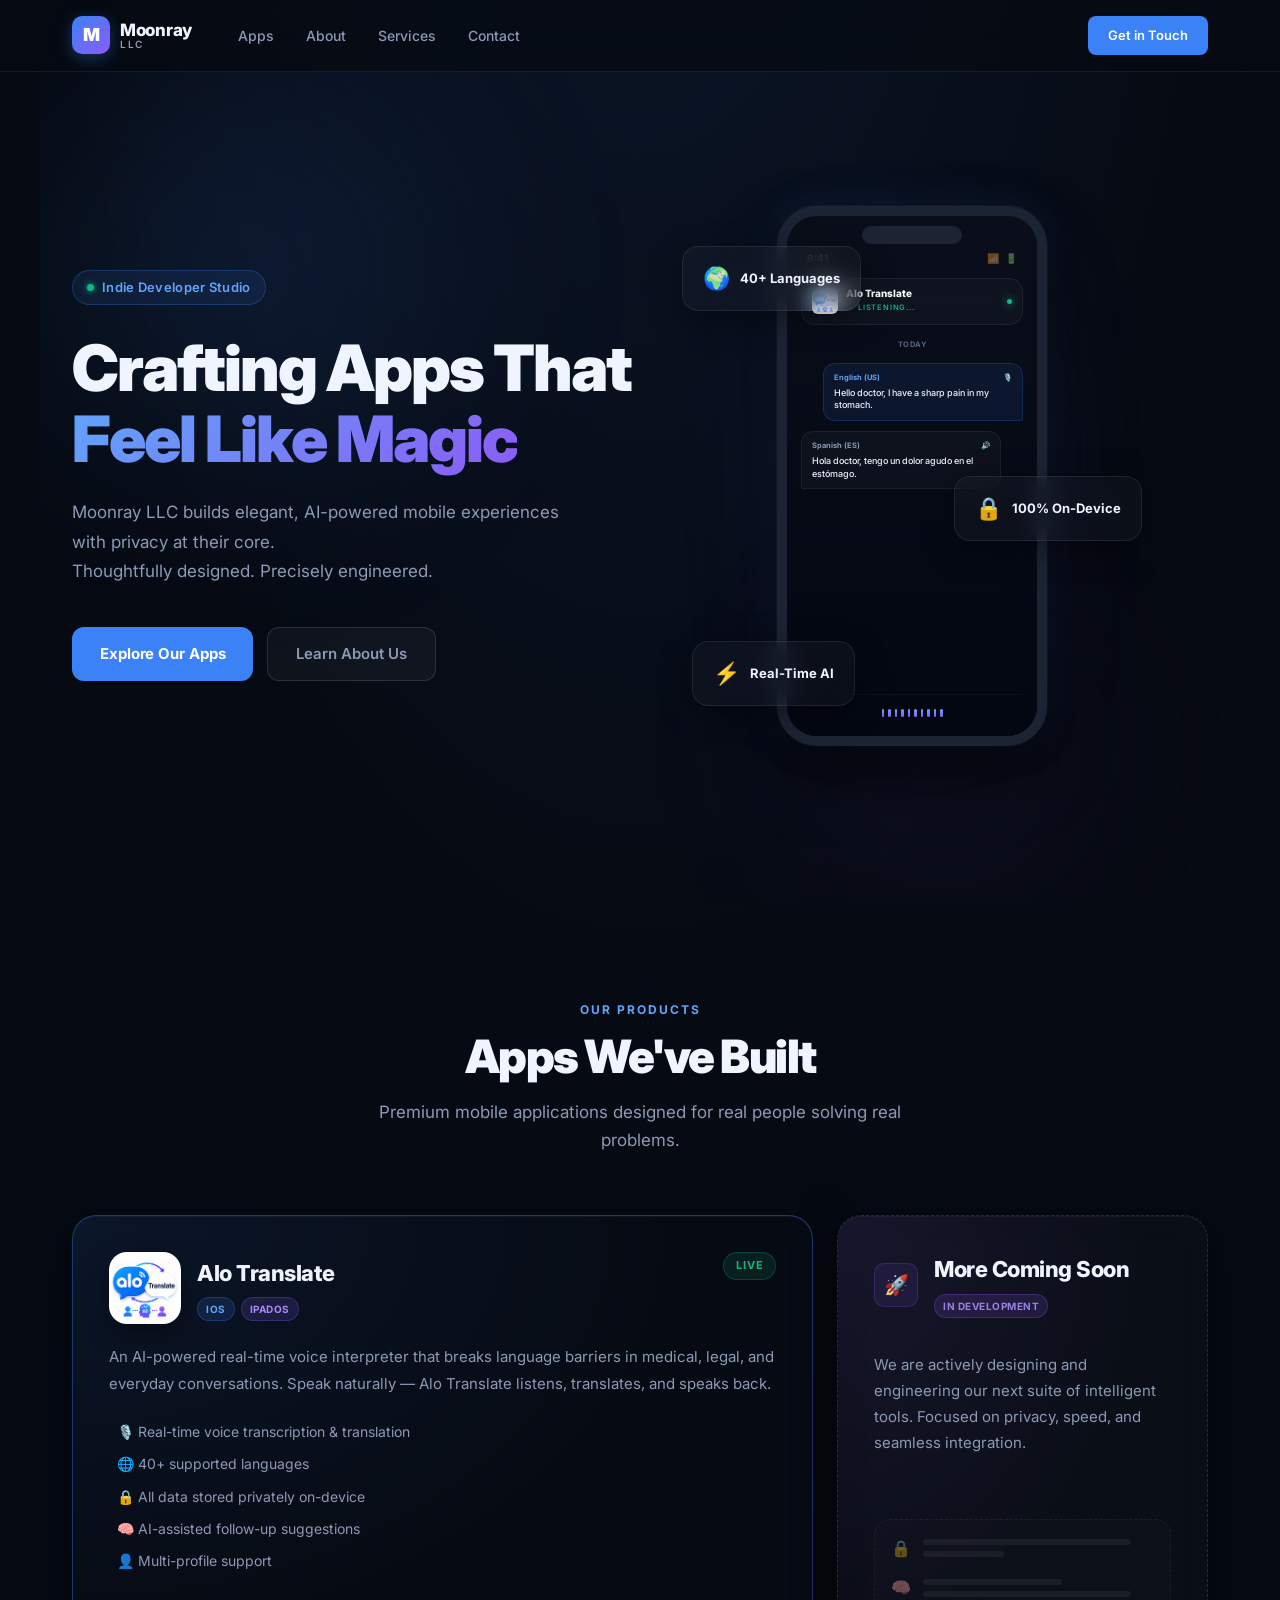
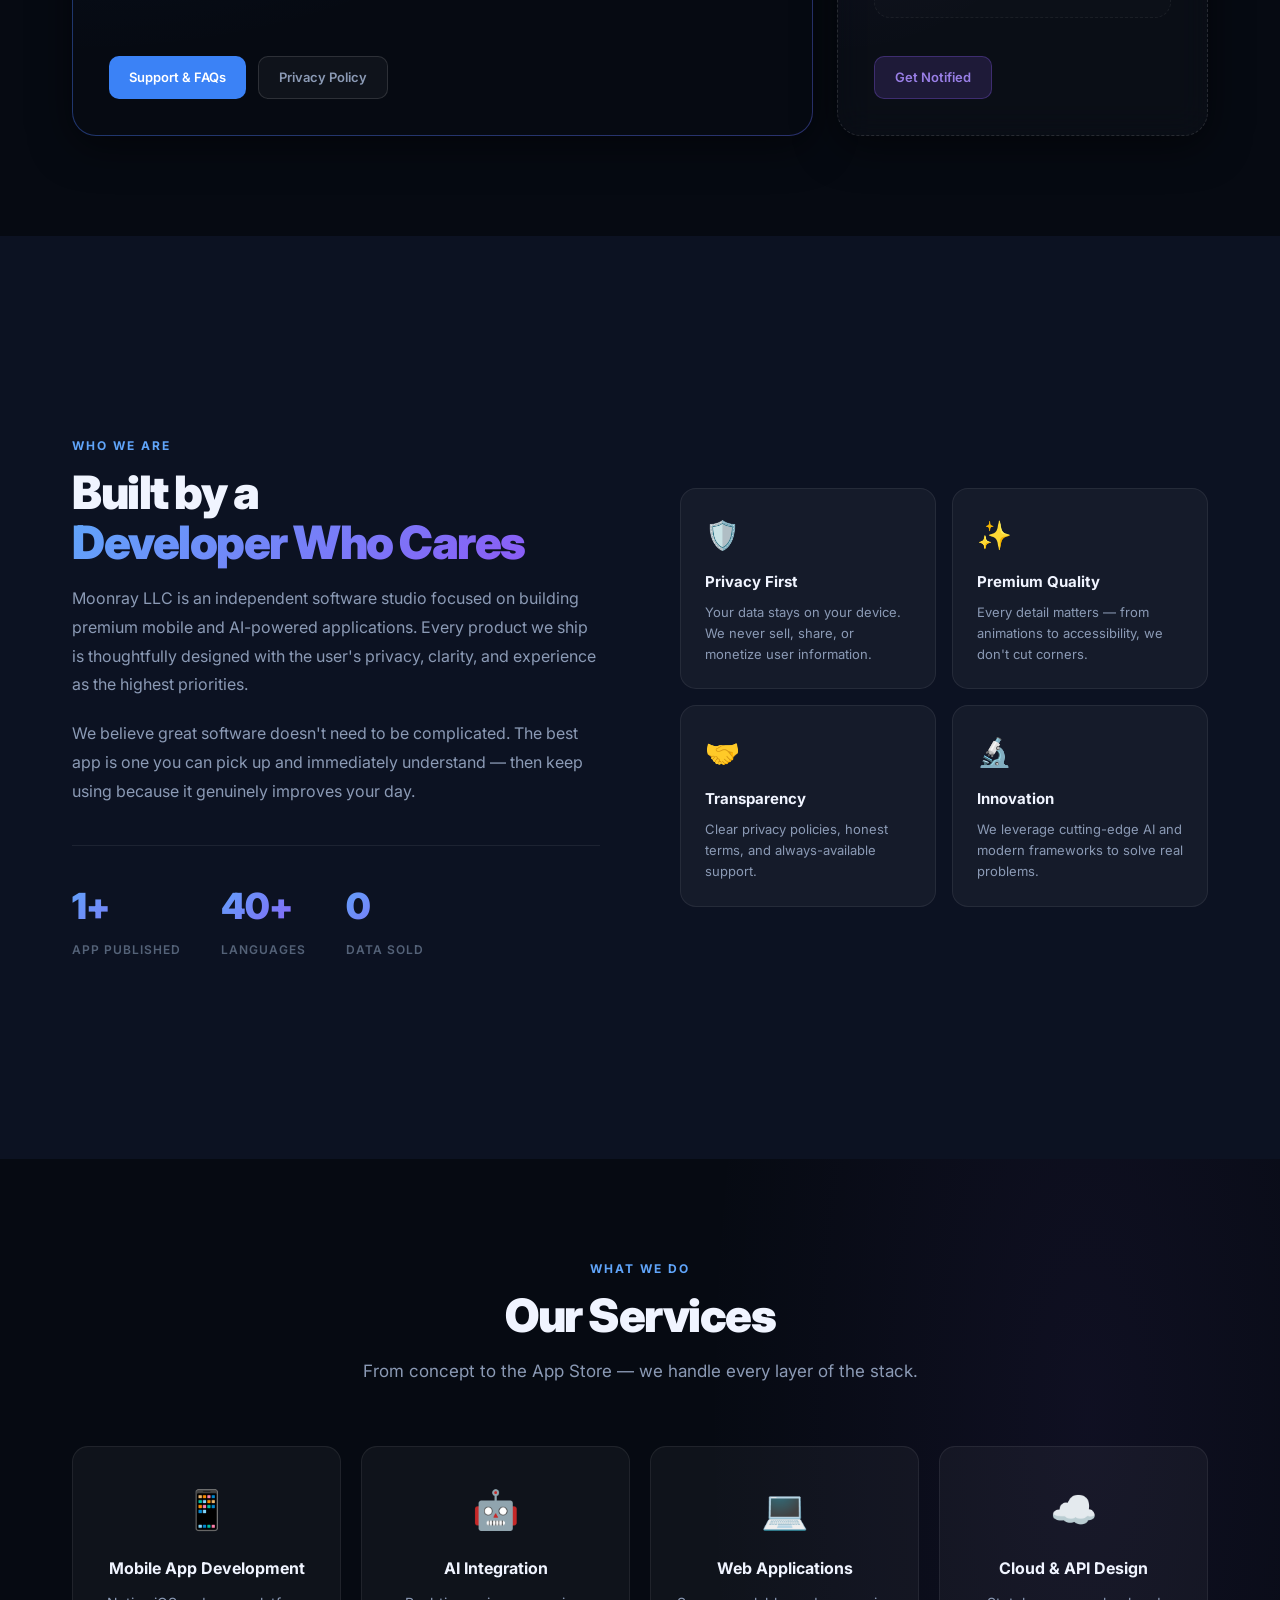
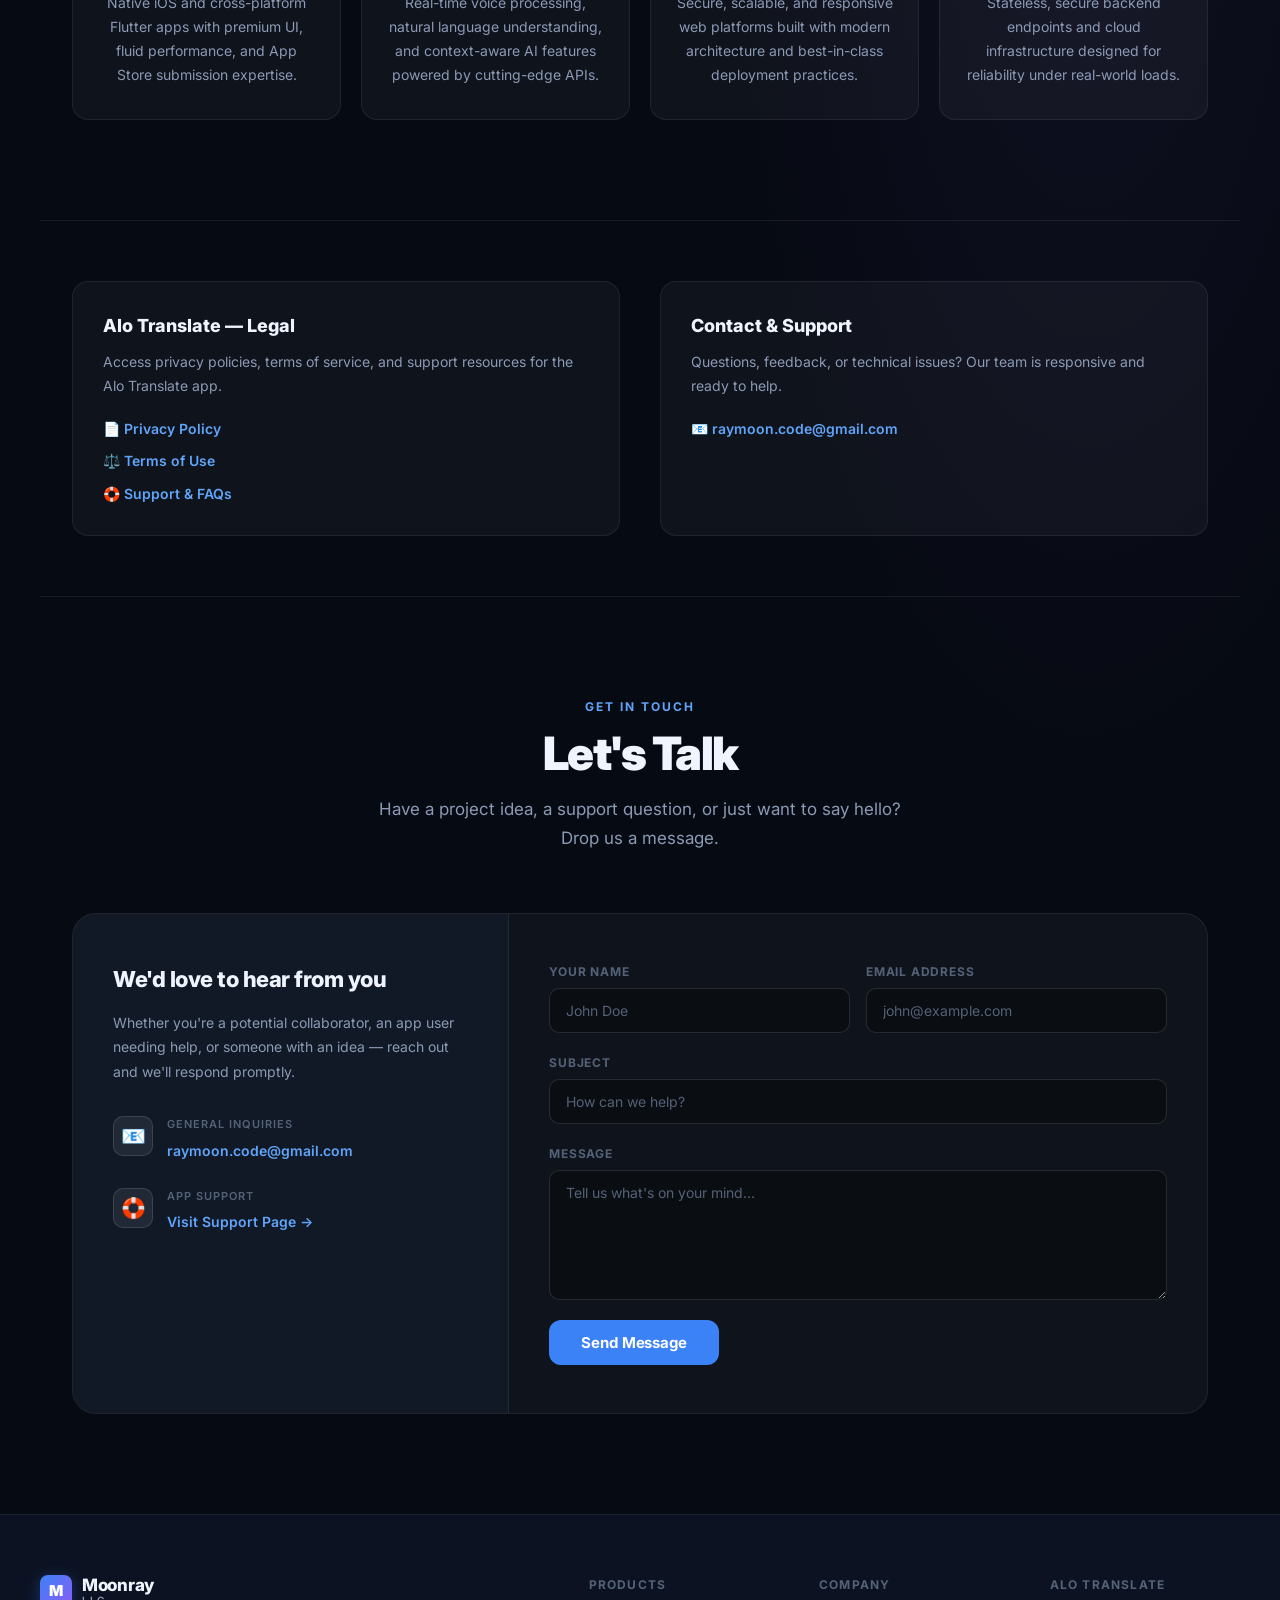
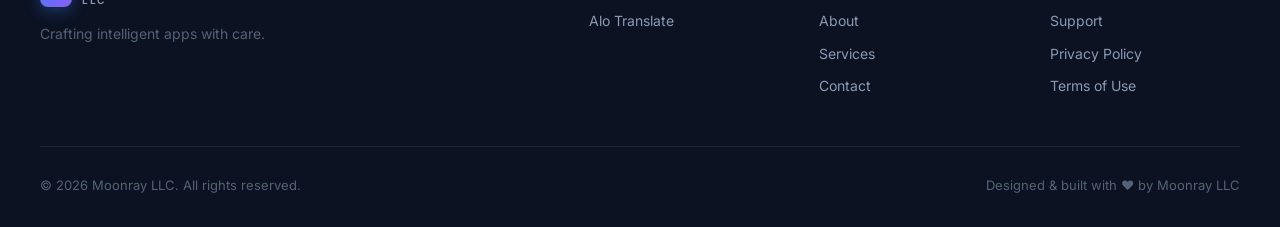
==== commit ef2b74c7: "feat: add dedicated Terms of Use page and display links" ====
--- a/index.html
+++ b/index.html
@@ -317,6 +317,7 @@
         <p>Access privacy policies, terms of service, and support resources for the Alo Translate app.</p>
         <div class="legal-links">
           <a href="privacy.html">📄 Privacy Policy</a>
+          <a href="terms.html">⚖️ Terms of Use</a>
           <a href="support.html">🛟 Support &amp; FAQs</a>
         </div>
       </div>
@@ -407,6 +408,7 @@
           <h5>Alo Translate</h5>
           <a href="support.html">Support</a>
           <a href="privacy.html">Privacy Policy</a>
+          <a href="terms.html">Terms of Use</a>
         </div>
       </div>
     </div>
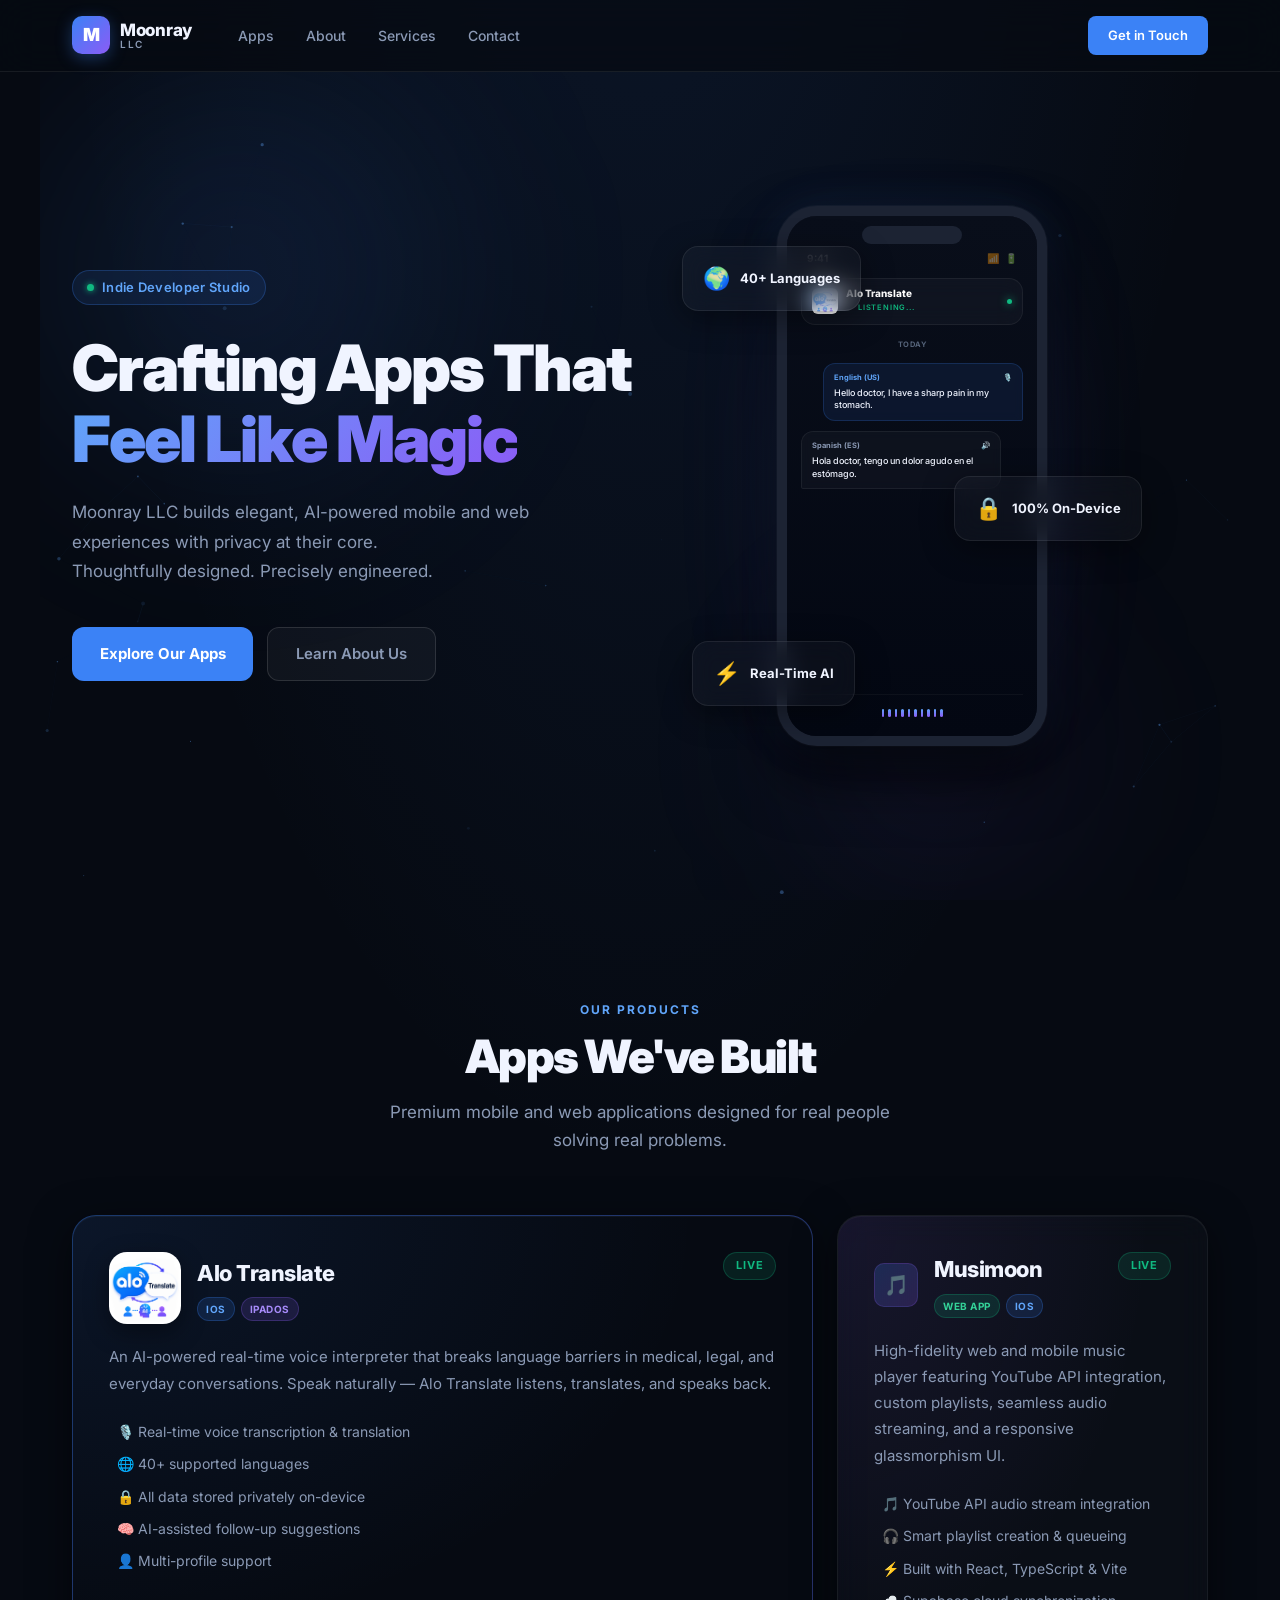
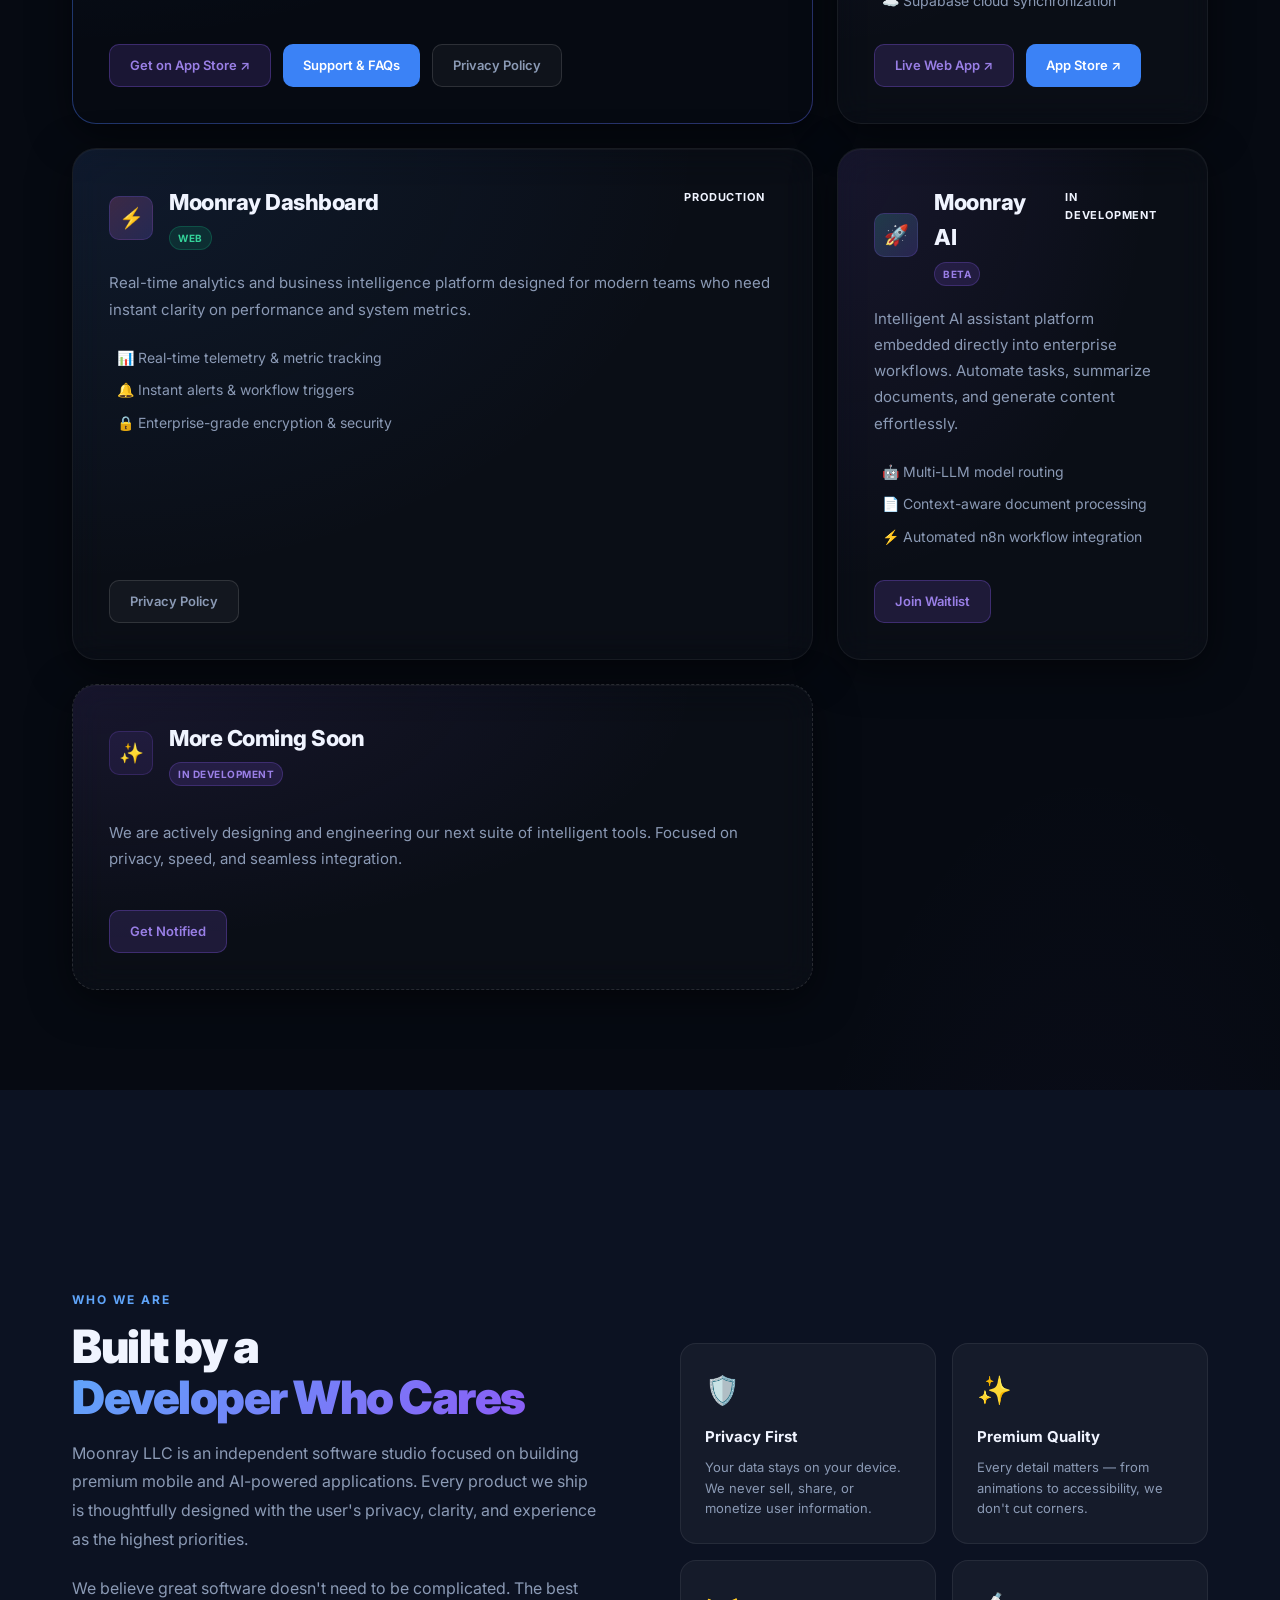
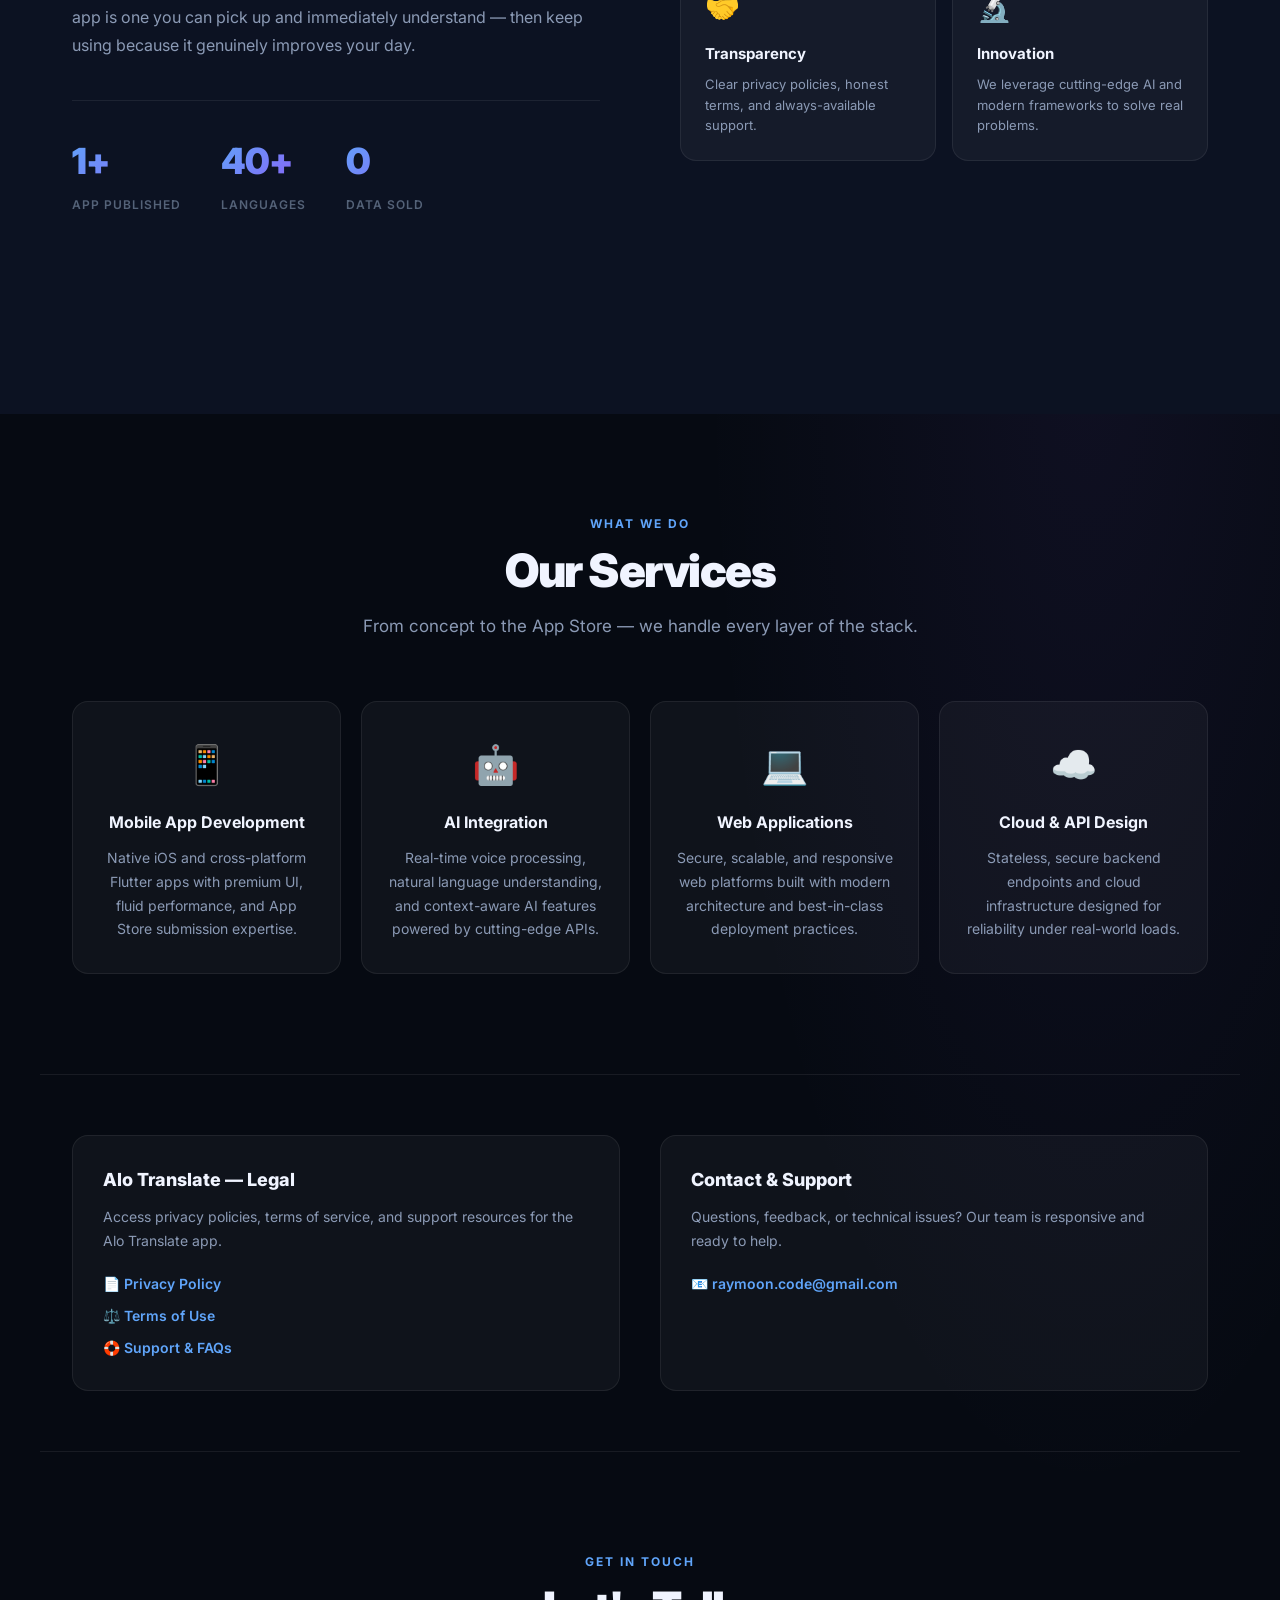
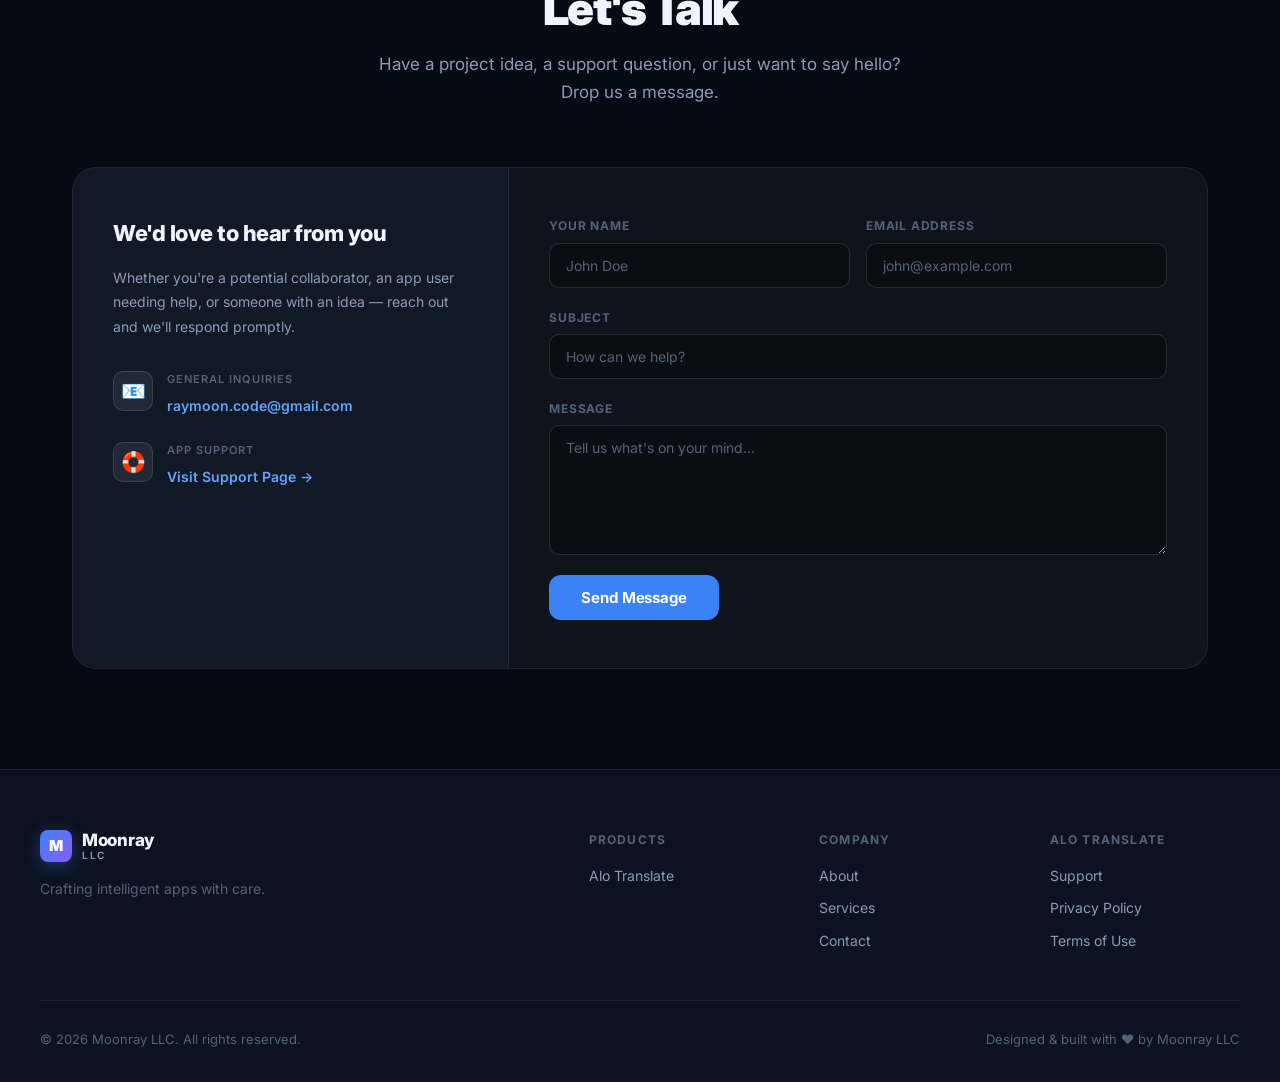
==== commit d4f54952: "Merge Moonray LLC homepages, deduplicate content, and update products" ====
--- a/index.html
+++ b/index.html
@@ -49,6 +49,7 @@
 
   <!-- ===================== HERO ===================== -->
   <section class="hero" id="hero">
+    <canvas id="particle-canvas"></canvas>
     <div class="hero-bg-glow glow-1"></div>
     <div class="hero-bg-glow glow-2"></div>
     <div class="hero-content">
@@ -61,7 +62,7 @@
         <span class="gradient-text">Feel Like Magic</span>
       </h1>
       <p class="hero-sub">
-        Moonray LLC builds elegant, AI-powered mobile experiences with privacy at their core.<br>
+        Moonray LLC builds elegant, AI-powered mobile and web experiences with privacy at their core.<br>
         Thoughtfully designed. Precisely engineered.
       </p>
       <div class="hero-actions">
@@ -157,7 +158,7 @@
   <section id="apps" class="section-wrapper">
     <div class="section-label">Our Products</div>
     <h2 class="section-title">Apps We've Built</h2>
-    <p class="section-sub">Premium mobile applications designed for real people solving real problems.</p>
+    <p class="section-sub">Premium mobile and web applications designed for real people solving real problems.</p>
 
     <div class="apps-grid">
       <!-- Alo Translate -->
@@ -185,6 +186,9 @@
             <li>👤 Multi-profile support</li>
           </ul>
           <div class="app-links">
+            <a href="https://apps.apple.com/us/app/alo-translate/id6778566552" target="_blank" class="app-link-btn primary-glow">
+              Get on App Store ↗
+            </a>
             <a href="support.html" class="app-link-btn secondary">
               Support &amp; FAQs
             </a>
@@ -196,12 +200,109 @@
         <div class="app-card-glow"></div>
       </div>
 
-      <!-- Placeholder for future app -->
+      <!-- Musimoon -->
+      <div class="app-card">
+        <div class="app-card-inner">
+          <div class="app-meta">
+            <div class="cs-icon-bg" style="background: linear-gradient(135deg, rgba(59,130,246,0.2), rgba(139,92,246,0.2));">
+              <span class="cs-icon">🎵</span>
+            </div>
+            <div class="app-info">
+              <h3>Musimoon</h3>
+              <p class="app-platform">
+                <span class="platform-badge web">Web App</span>
+                <span class="platform-badge ios">iOS</span>
+              </p>
+            </div>
+            <span class="app-status live">Live</span>
+          </div>
+          <p class="app-desc">
+            High-fidelity web and mobile music player featuring YouTube API integration, custom playlists, seamless audio streaming, and a responsive glassmorphism UI.
+          </p>
+          <ul class="app-features">
+            <li>🎵 YouTube API audio stream integration</li>
+            <li>🎧 Smart playlist creation & queueing</li>
+            <li>⚡ Built with React, TypeScript & Vite</li>
+            <li>☁️ Supabase cloud synchronization</li>
+          </ul>
+          <div class="app-links">
+            <a href="https://musimoon.moonray.store/musimoon" target="_blank" class="app-link-btn primary-glow">
+              Live Web App ↗
+            </a>
+            <a href="https://apps.apple.com/us/app/musimoon-player-playlists/id6741814032" target="_blank" class="app-link-btn secondary">
+              App Store ↗
+            </a>
+          </div>
+        </div>
+        <div class="app-card-glow bg-purple"></div>
+      </div>
+
+      <!-- Moonray Dashboard -->
+      <div class="app-card">
+        <div class="app-card-inner">
+          <div class="app-meta">
+            <div class="cs-icon-bg" style="background: linear-gradient(135deg, rgba(240,111,187,0.2), rgba(124,109,250,0.2));">
+              <span class="cs-icon">⚡</span>
+            </div>
+            <div class="app-info">
+              <h3>Moonray Dashboard</h3>
+              <p class="app-platform">
+                <span class="platform-badge web">Web</span>
+              </p>
+            </div>
+            <span class="app-status dev">Production</span>
+          </div>
+          <p class="app-desc">
+            Real-time analytics and business intelligence platform designed for modern teams who need instant clarity on performance and system metrics.
+          </p>
+          <ul class="app-features">
+            <li>📊 Real-time telemetry & metric tracking</li>
+            <li>🔔 Instant alerts & workflow triggers</li>
+            <li>🔒 Enterprise-grade encryption & security</li>
+          </ul>
+          <div class="app-links">
+            <a href="privacy.html" class="app-link-btn ghost">Privacy Policy</a>
+          </div>
+        </div>
+        <div class="app-card-glow"></div>
+      </div>
+
+      <!-- Moonray AI -->
+      <div class="app-card">
+        <div class="app-card-inner">
+          <div class="app-meta">
+            <div class="cs-icon-bg" style="background: linear-gradient(135deg, rgba(79,209,199,0.2), rgba(124,109,250,0.2));">
+              <span class="cs-icon">🚀</span>
+            </div>
+            <div class="app-info">
+              <h3>Moonray AI</h3>
+              <p class="app-platform">
+                <span class="platform-badge dev">Beta</span>
+              </p>
+            </div>
+            <span class="app-status dev">In Development</span>
+          </div>
+          <p class="app-desc">
+            Intelligent AI assistant platform embedded directly into enterprise workflows. Automate tasks, summarize documents, and generate content effortlessly.
+          </p>
+          <ul class="app-features">
+            <li>🤖 Multi-LLM model routing</li>
+            <li>📄 Context-aware document processing</li>
+            <li>⚡ Automated n8n workflow integration</li>
+          </ul>
+          <div class="app-links">
+            <a href="#contact" class="app-link-btn primary-glow">Join Waitlist</a>
+          </div>
+        </div>
+        <div class="app-card-glow bg-purple"></div>
+      </div>
+
+      <!-- More Coming Soon -->
       <div class="app-card coming-soon">
         <div class="app-card-inner">
           <div class="app-meta">
             <div class="cs-icon-bg">
-              <span class="cs-icon">🚀</span>
+              <span class="cs-icon">✨</span>
             </div>
             <div class="app-info">
               <h3>More Coming Soon</h3>
@@ -211,17 +312,6 @@
           <p class="app-desc">
             We are actively designing and engineering our next suite of intelligent tools. Focused on privacy, speed, and seamless integration.
           </p>
-          
-          <div class="skeleton-grid">
-            <div class="skeleton-row">
-              <span class="sk-icon">🔒</span>
-              <div class="sk-lines"><div class="sk-line long"></div><div class="sk-line short"></div></div>
-            </div>
-            <div class="skeleton-row">
-              <span class="sk-icon">🧠</span>
-              <div class="sk-lines"><div class="sk-line medium"></div><div class="sk-line long"></div></div>
-            </div>
-          </div>
           
           <div class="app-links" style="margin-top: auto;">
             <a href="#contact" class="app-link-btn primary-glow">Get Notified</a>
@@ -476,6 +566,56 @@
       note.style.display = 'block';
       note.style.color = '#34d399';
     }
+
+    // Particle Canvas Animation
+    const pCanvas = document.getElementById('particle-canvas');
+    if (pCanvas) {
+      const pCtx = pCanvas.getContext('2d');
+      const resizeCanvas = () => {
+        pCanvas.width = pCanvas.parentElement ? pCanvas.parentElement.offsetWidth : window.innerWidth;
+        pCanvas.height = pCanvas.parentElement ? pCanvas.parentElement.offsetHeight : window.innerHeight;
+      };
+      resizeCanvas();
+      window.addEventListener('resize', resizeCanvas);
+
+      const particles = Array.from({length: 45}, () => ({
+        x: Math.random() * pCanvas.width,
+        y: Math.random() * pCanvas.height,
+        r: Math.random() * 1.5 + 0.5,
+        dx: (Math.random() - 0.5) * 0.3,
+        dy: (Math.random() - 0.5) * 0.3,
+        a: Math.random(),
+      }));
+
+      function drawParticles() {
+        pCtx.clearRect(0, 0, pCanvas.width, pCanvas.height);
+        particles.forEach(p => {
+          pCtx.beginPath();
+          pCtx.arc(p.x, p.y, p.r, 0, Math.PI * 2);
+          pCtx.fillStyle = `rgba(96,165,250,${p.a * 0.4})`;
+          pCtx.fill();
+          p.x += p.dx; p.y += p.dy;
+          if (p.x < 0 || p.x > pCanvas.width) p.dx *= -1;
+          if (p.y < 0 || p.y > pCanvas.height) p.dy *= -1;
+        });
+
+        for (let i = 0; i < particles.length; i++) {
+          for (let j = i + 1; j < particles.length; j++) {
+            const dist = Math.hypot(particles[i].x - particles[j].x, particles[i].y - particles[j].y);
+            if (dist < 110) {
+              pCtx.beginPath();
+              pCtx.moveTo(particles[i].x, particles[i].y);
+              pCtx.lineTo(particles[j].x, particles[j].y);
+              pCtx.strokeStyle = `rgba(96,165,250,${(1 - dist/110) * 0.12})`;
+              pCtx.lineWidth = 0.5;
+              pCtx.stroke();
+            }
+          }
+        }
+        requestAnimationFrame(drawParticles);
+      }
+      drawParticles();
+    }
   </script>
 </body>
 </html>
--- a/style.css
+++ b/style.css
@@ -1574,3 +1574,30 @@
 ::-webkit-scrollbar-thumb:hover {
   background: rgba(255, 255, 255, 0.16);
 }
+
+/* Platform Badges Extra */
+.platform-badge.web {
+  background: rgba(16,185,129,0.15);
+  color: #34d399;
+  border: 1px solid rgba(16,185,129,0.25);
+}
+
+/* Particle Canvas */
+#particle-canvas {
+  position: absolute;
+  top: 0;
+  left: 0;
+  width: 100%;
+  height: 100%;
+  pointer-events: none;
+  z-index: 1;
+}
+
+.hero {
+  position: relative;
+  overflow: hidden;
+}
+.hero-content, .hero-visual {
+  position: relative;
+  z-index: 2;
+}
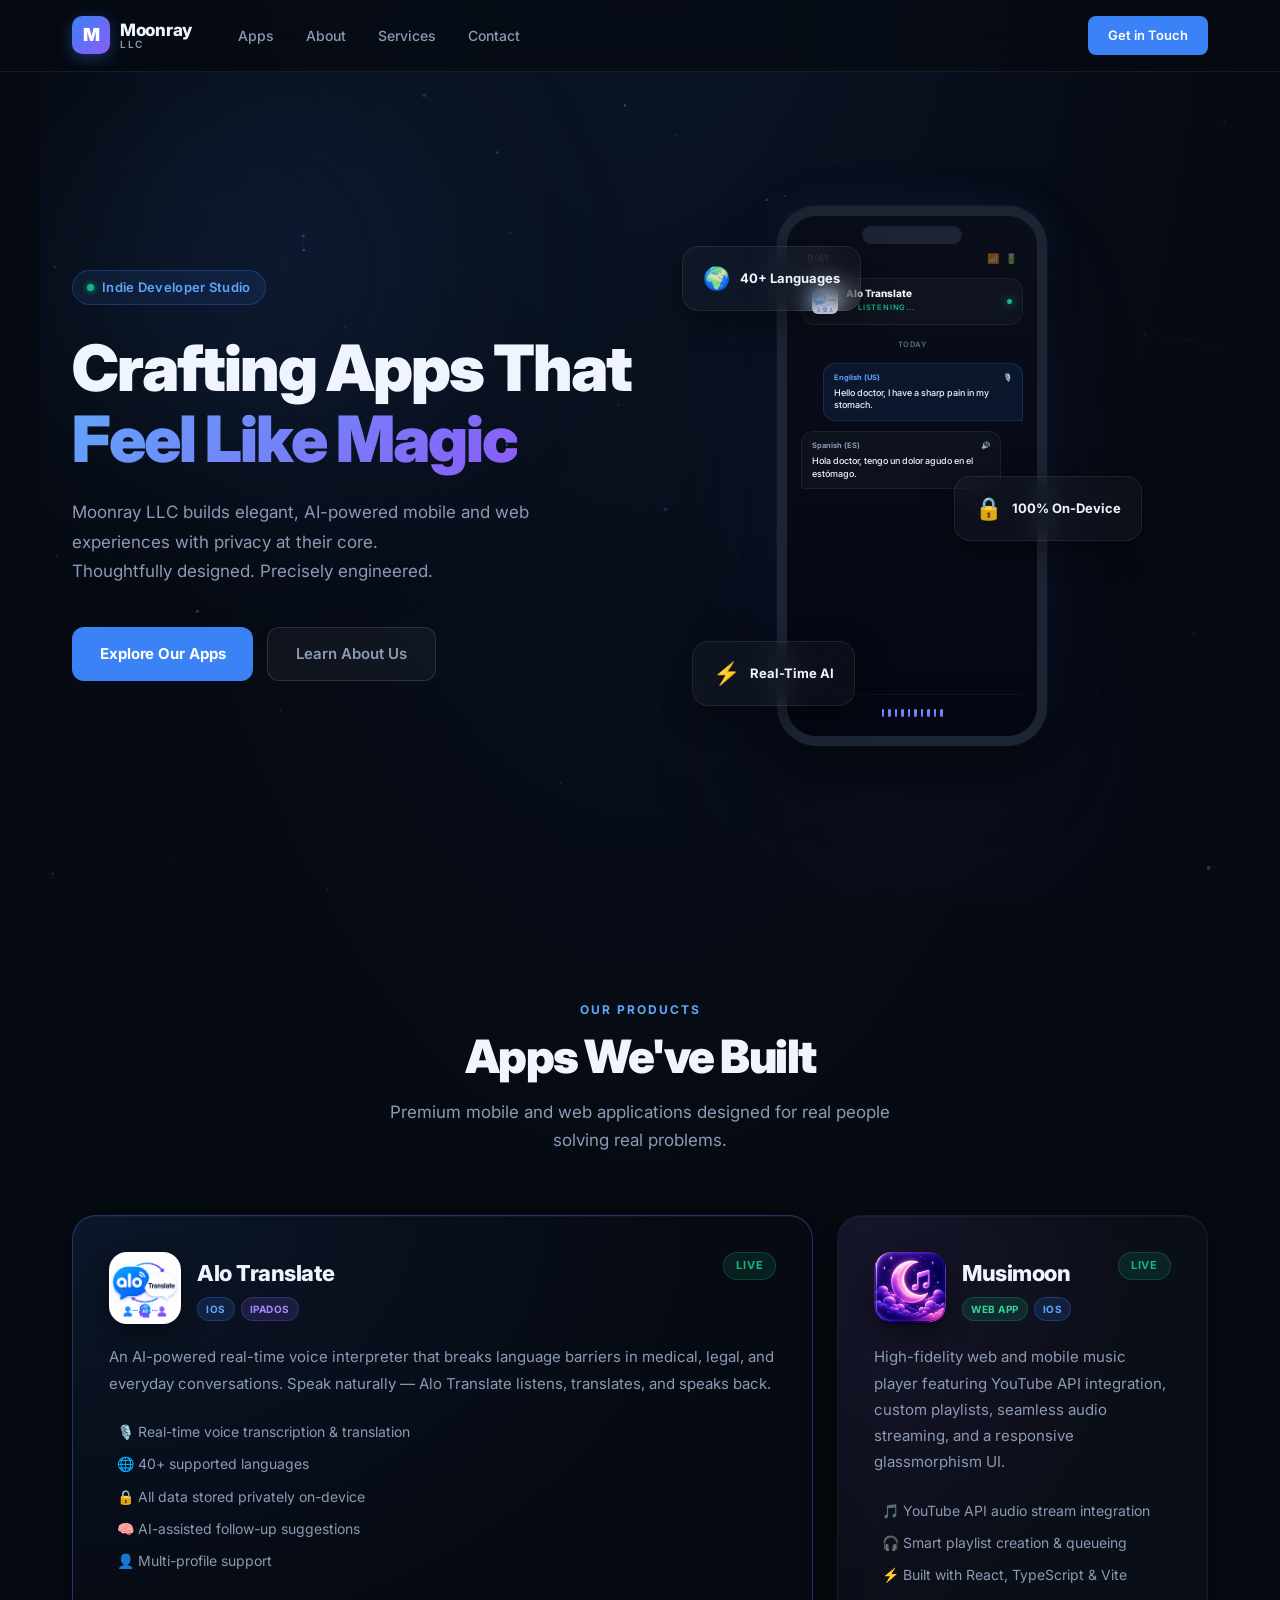
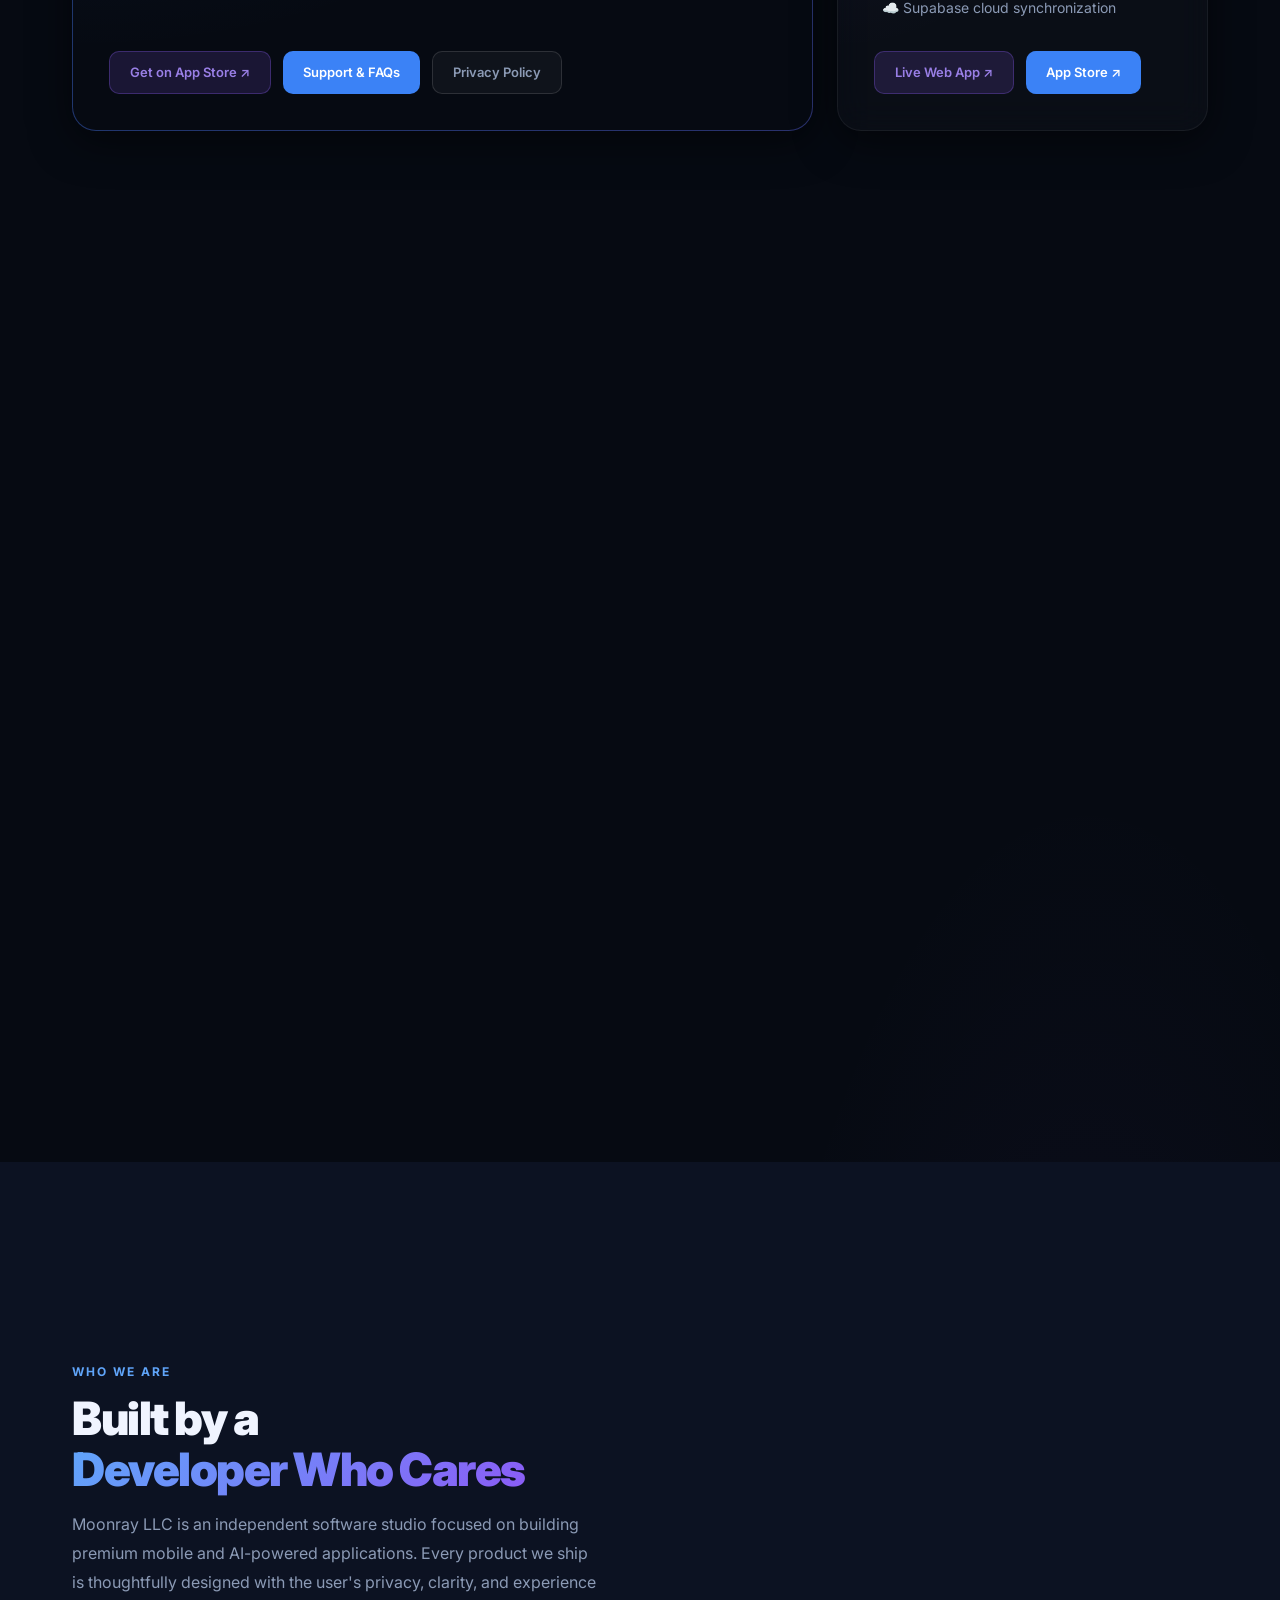
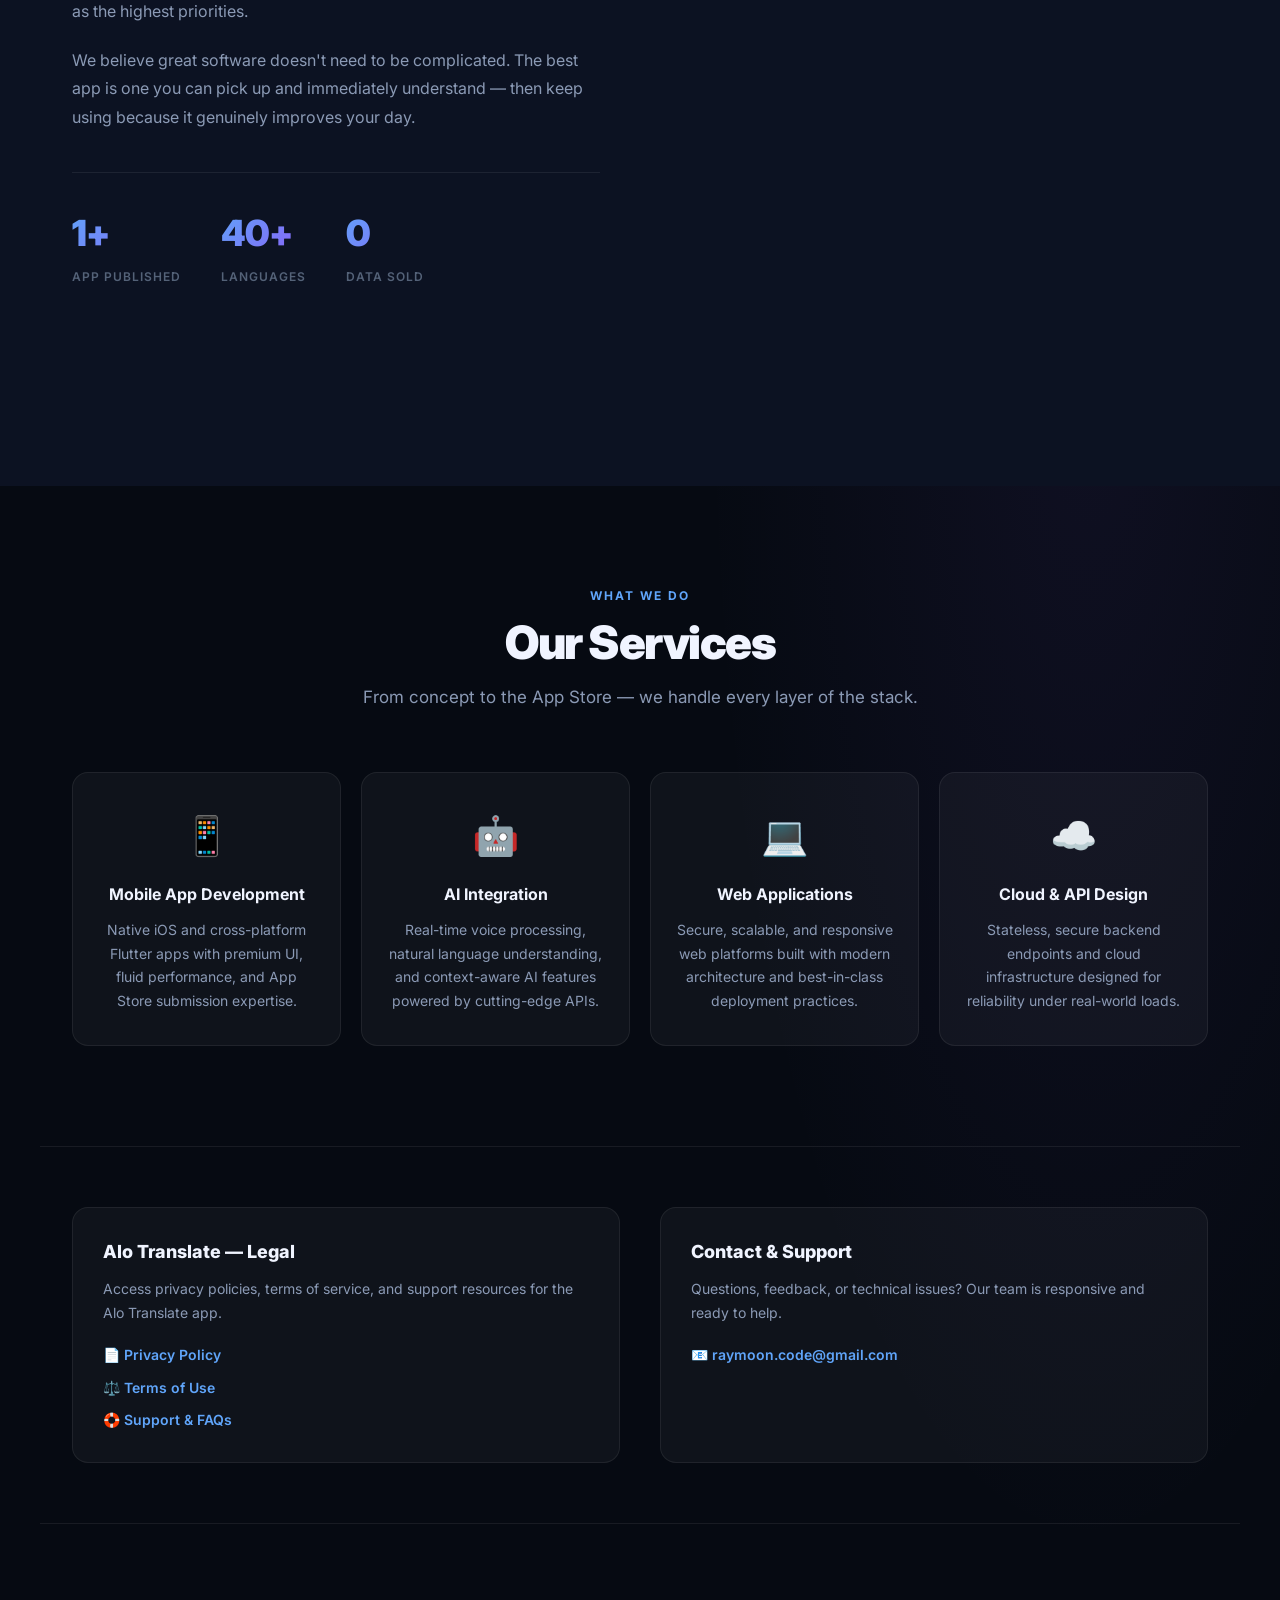
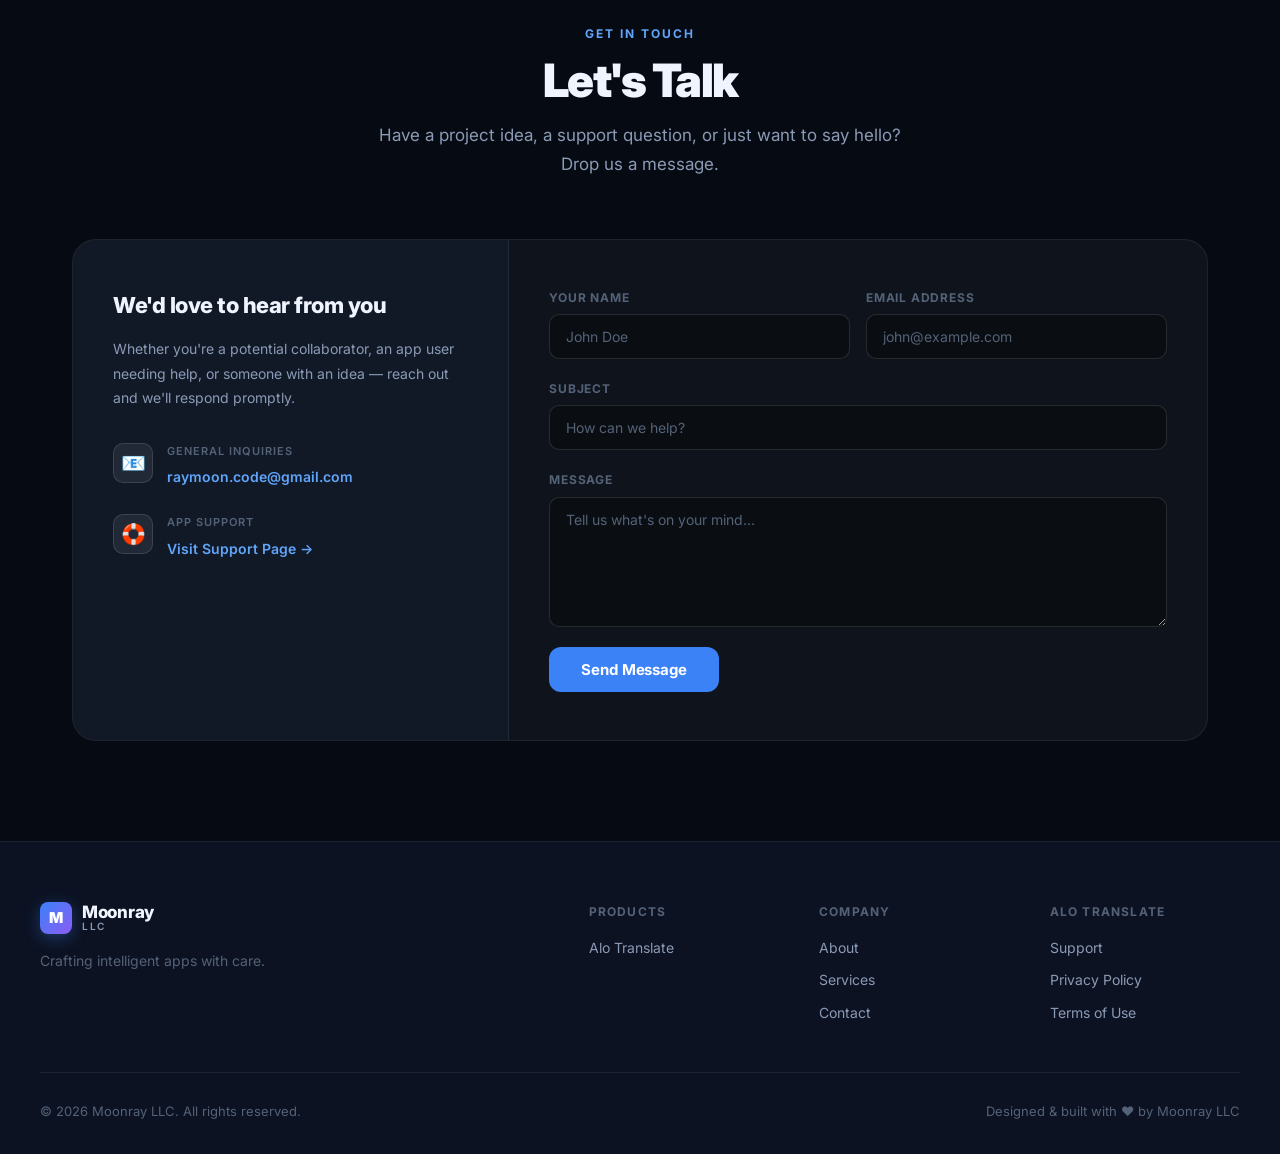
==== commit 11b32699: "Fix hero section initial display, add Musimoon app logo, and add PhoneToTV app card with logo" ====
--- a/index.html
+++ b/index.html
@@ -204,9 +204,7 @@
       <div class="app-card">
         <div class="app-card-inner">
           <div class="app-meta">
-            <div class="cs-icon-bg" style="background: linear-gradient(135deg, rgba(59,130,246,0.2), rgba(139,92,246,0.2));">
-              <span class="cs-icon">🎵</span>
-            </div>
+            <img src="logo/musimoon_logo.png" alt="Musimoon App Icon" class="app-icon">
             <div class="app-info">
               <h3>Musimoon</h3>
               <p class="app-platform">
@@ -237,6 +235,41 @@
         <div class="app-card-glow bg-purple"></div>
       </div>
 
+      <!-- PhoneToTV -->
+      <div class="app-card">
+        <div class="app-card-inner">
+          <div class="app-meta">
+            <img src="logo/phonetotv_logo.png" alt="PhoneToTV App Icon" class="app-icon">
+            <div class="app-info">
+              <h3>PhoneToTV</h3>
+              <p class="app-platform">
+                <span class="platform-badge ios">iOS</span>
+                <span class="platform-badge tv">Smart TV</span>
+              </p>
+            </div>
+            <span class="app-status live">Live</span>
+          </div>
+          <p class="app-desc">
+            Seamless media casting and screen mirroring application to cast photos, videos, and web streams from iPhone/iPad directly to Smart TVs (Samsung Tizen, LG webOS, Roku, Fire TV).
+          </p>
+          <ul class="app-features">
+            <li>📺 HD Screen Mirroring & Video Casting</li>
+            <li>📶 Zero-latency local network discovery</li>
+            <li>🎵 Web video stream cast & photo slideshows</li>
+            <li>📱 Universal Smart TV protocol support</li>
+          </ul>
+          <div class="app-links">
+            <a href="https://github.com/raymoon-code/PhoneToTV" target="_blank" class="app-link-btn primary-glow">
+              GitHub Repo ↗
+            </a>
+            <a href="privacy.html" class="app-link-btn ghost">
+              Privacy Policy
+            </a>
+          </div>
+        </div>
+        <div class="app-card-glow"></div>
+      </div>
+
       <!-- Moonray Dashboard -->
       <div class="app-card">
         <div class="app-card-inner">
@@ -550,6 +583,18 @@
       el.classList.add('animate-on-scroll');
       observer.observe(el);
     });
+
+    // Reveal elements in initial viewport immediately on load
+    const checkInitialViewport = () => {
+      document.querySelectorAll('.animate-on-scroll').forEach(el => {
+        const rect = el.getBoundingClientRect();
+        if (rect.top < window.innerHeight) {
+          el.classList.add('visible');
+        }
+      });
+    };
+    checkInitialViewport();
+    window.addEventListener('load', checkInitialViewport);
 
     // Contact form handler (mailto fallback)
     function handleFormSubmit(e) {
--- a/style.css
+++ b/style.css
@@ -1522,7 +1522,7 @@
   .hero-content { max-width: 100%; }
   .hero-sub { margin-left: auto; margin-right: auto; }
   .hero-actions { justify-content: center; }
-  .hero-visual { display: none; }
+  .hero-visual { display: flex; justify-content: center; margin-top: 40px; transform: scale(0.85); transform-origin: top center; }
 
   .section-wrapper { padding: 70px 24px; }
   .section-title { font-size: 32px; letter-spacing: -1px; }
@@ -1580,6 +1580,12 @@
   background: rgba(16,185,129,0.15);
   color: #34d399;
   border: 1px solid rgba(16,185,129,0.25);
+}
+
+.platform-badge.tv {
+  background: rgba(240, 111, 187, 0.15);
+  color: #f472b6;
+  border: 1px solid rgba(240, 111, 187, 0.25);
 }
 
 /* Particle Canvas */
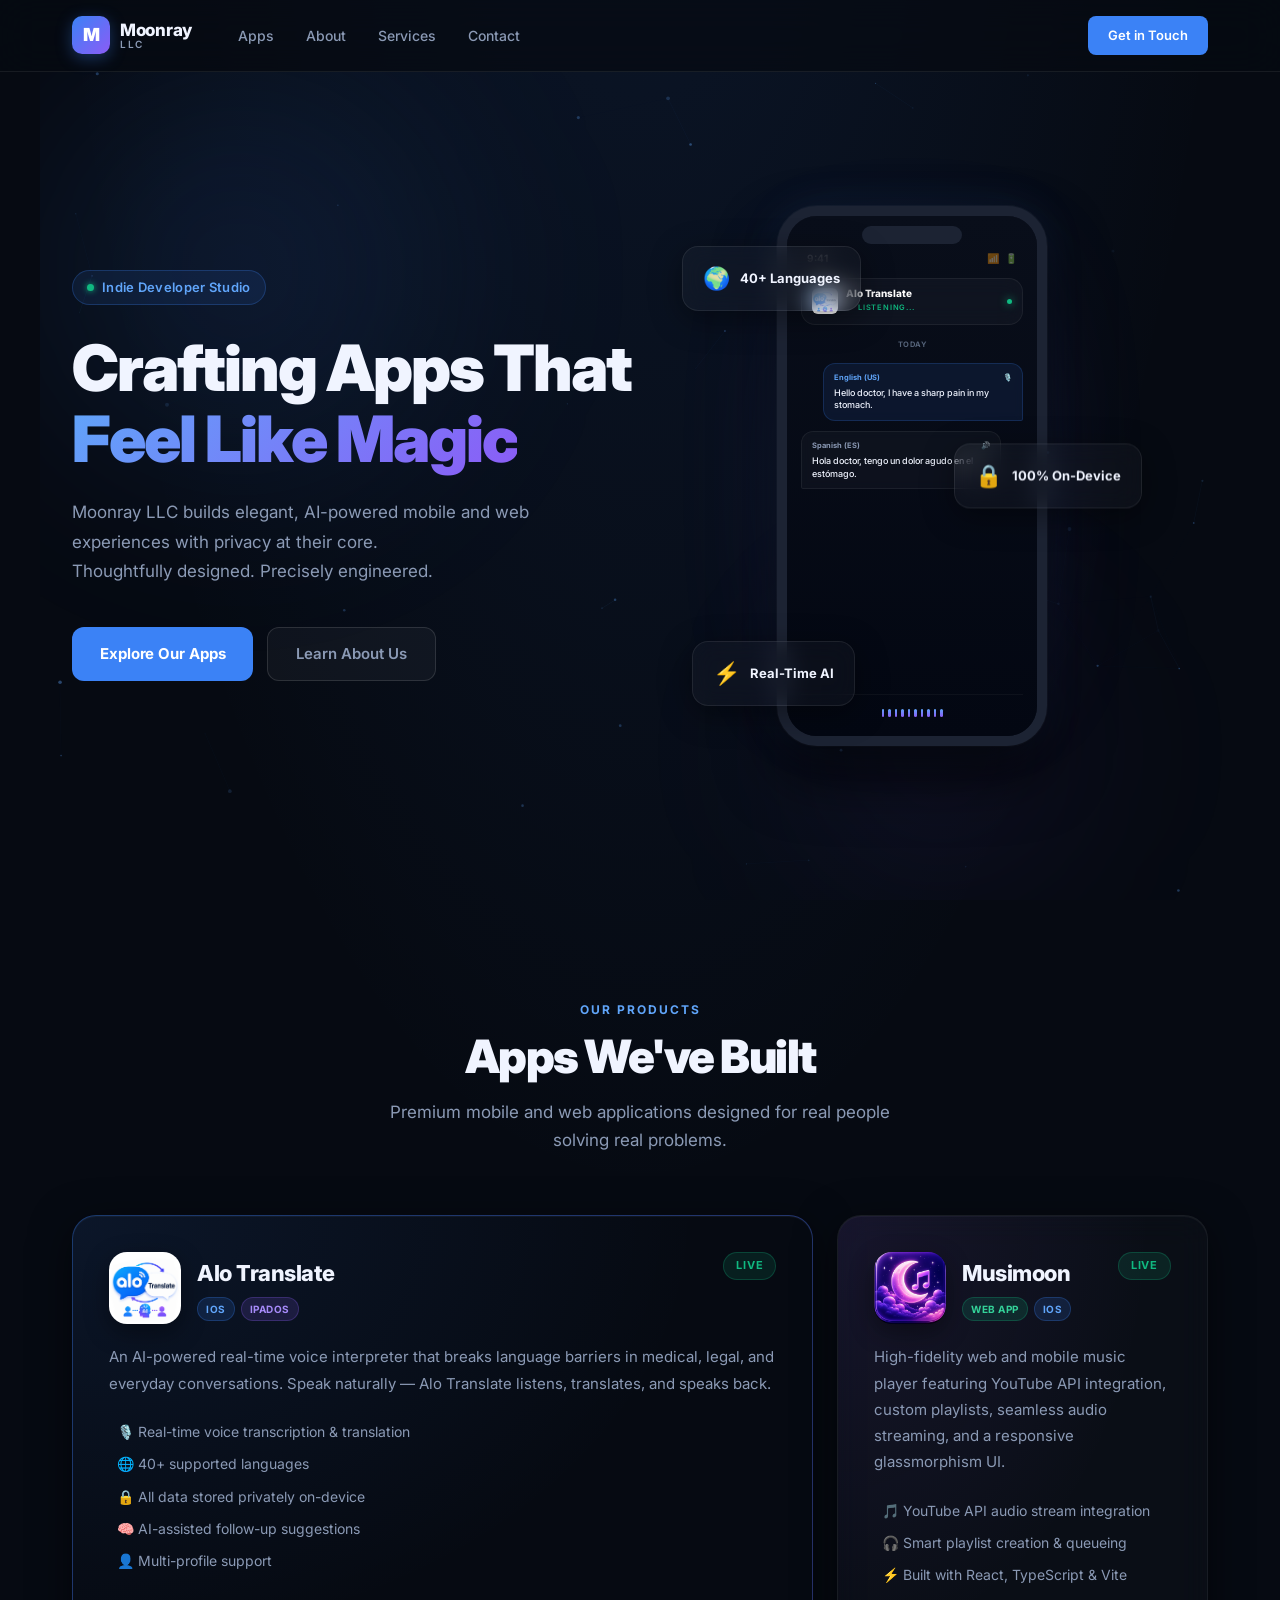
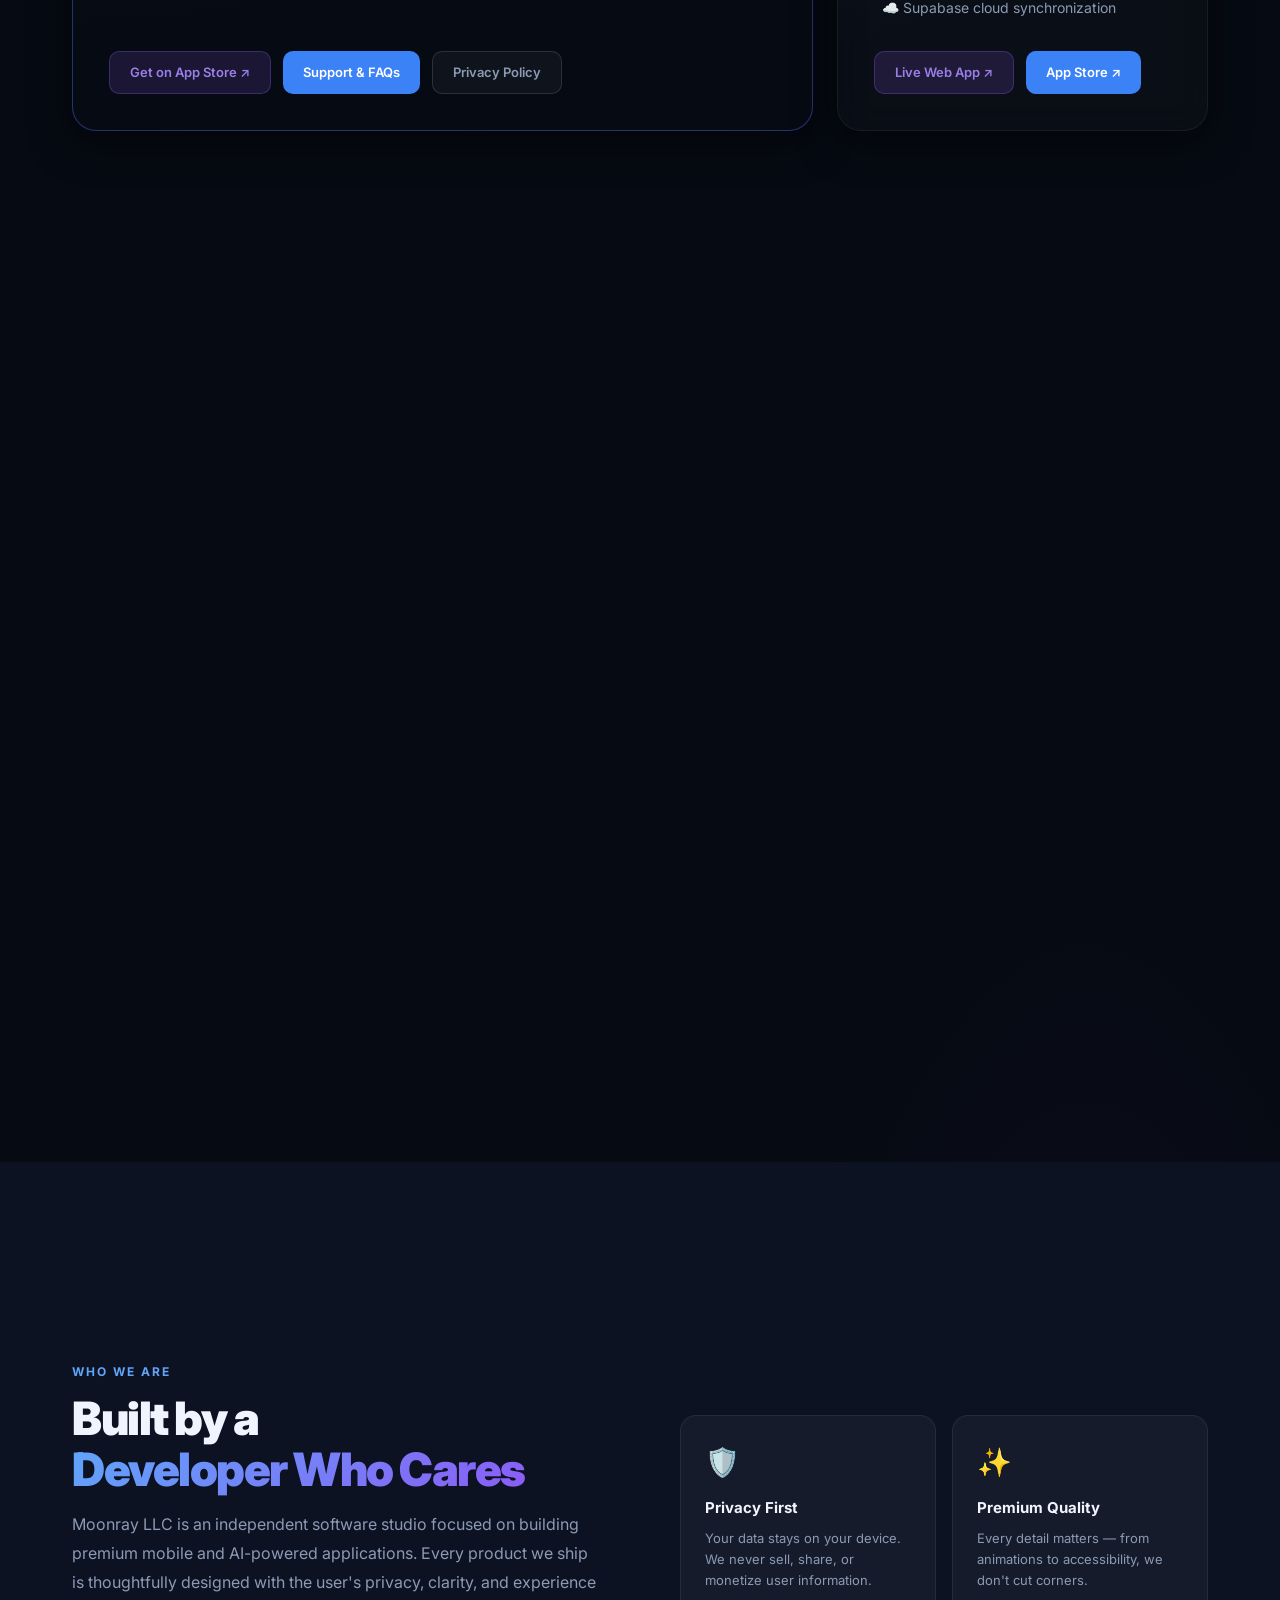
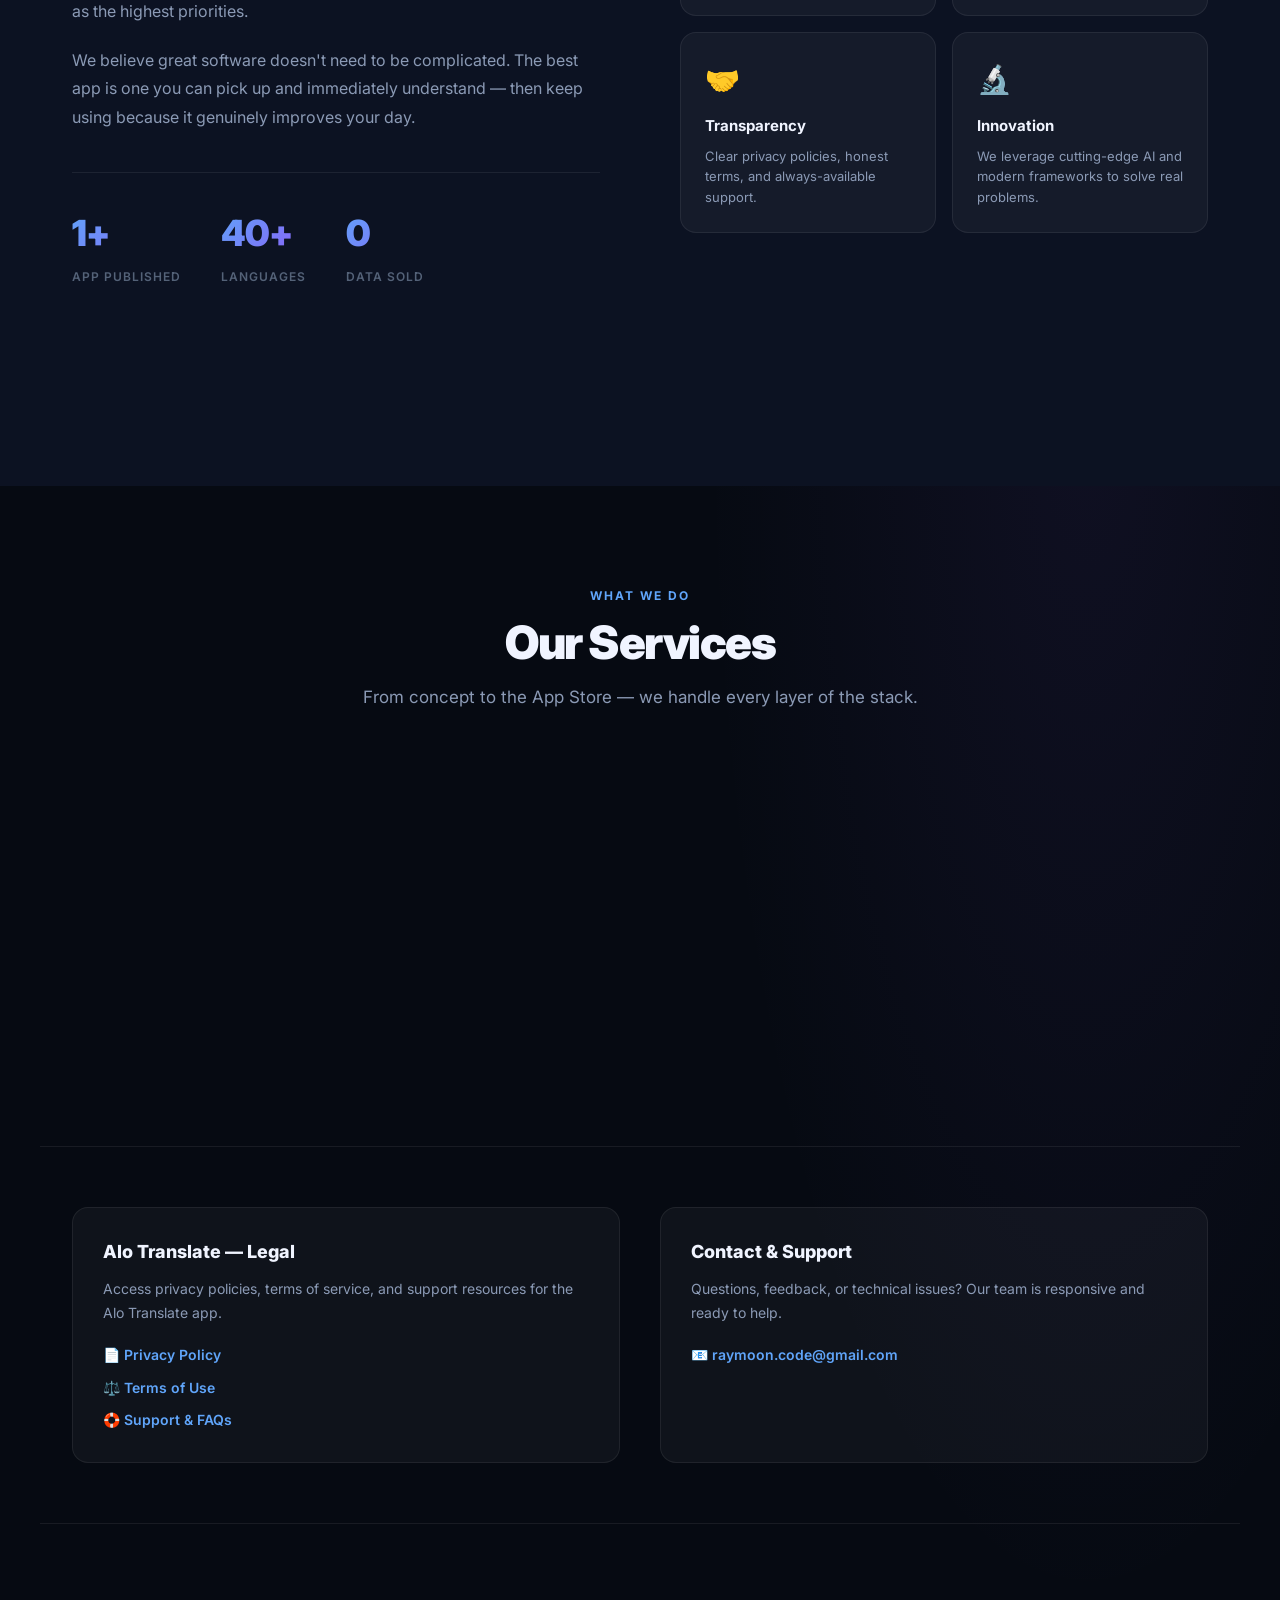
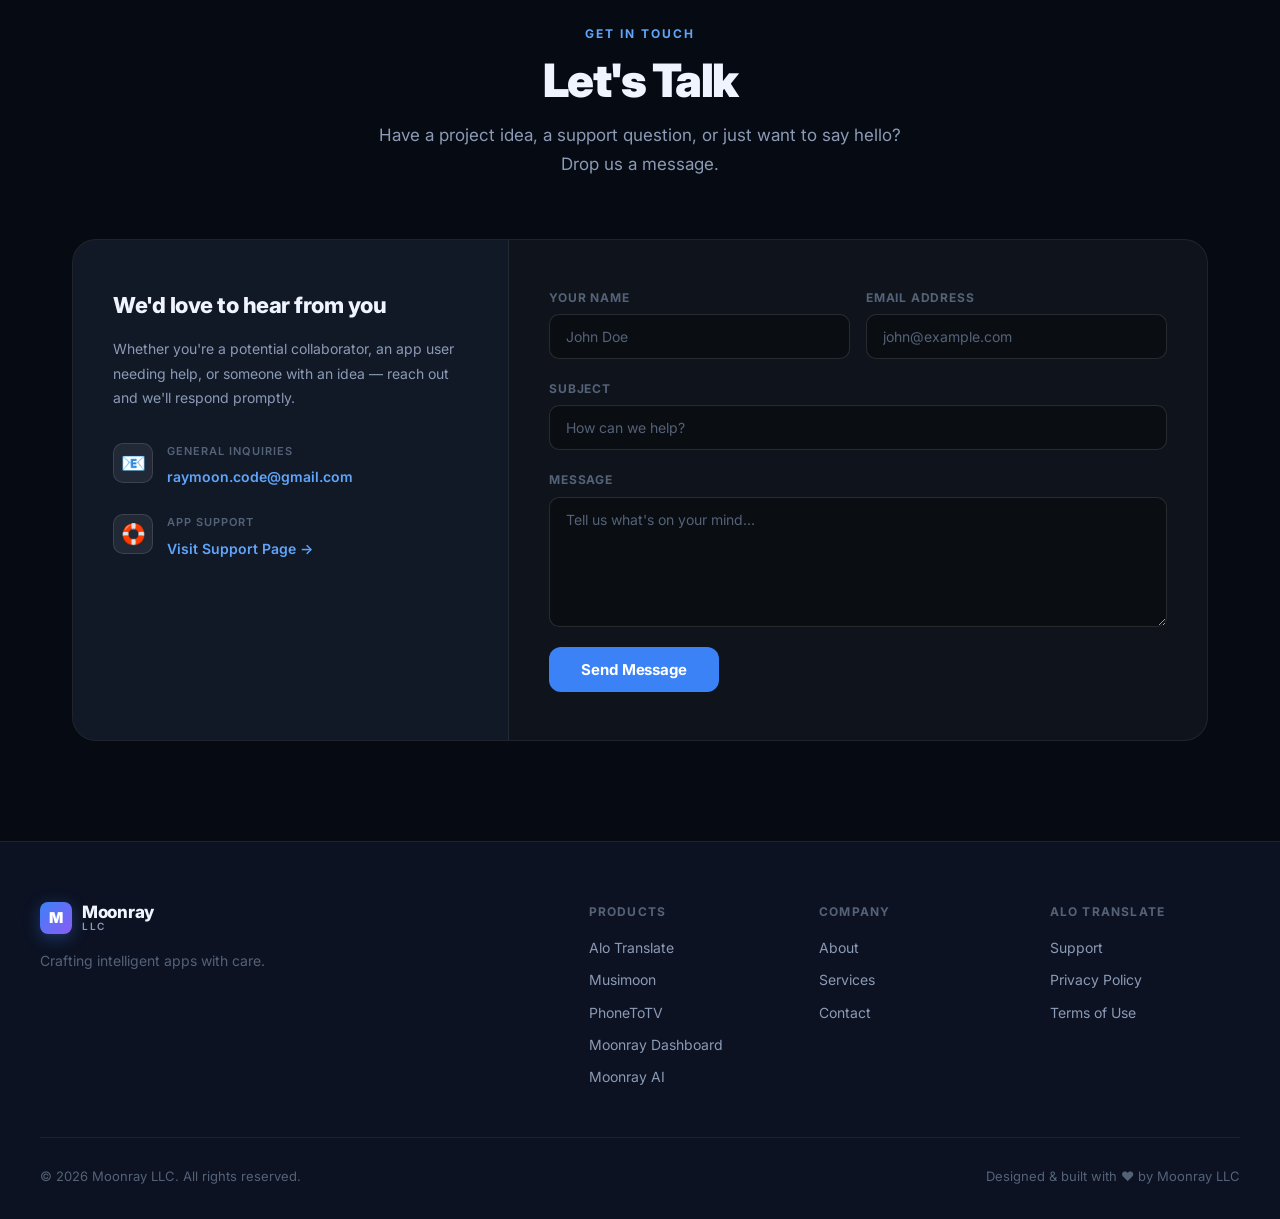
==== commit 089383eb: "Fix initial hero display, update footer products links, and sync codebase" ====
--- a/index.html
+++ b/index.html
@@ -520,6 +520,10 @@
         <div class="footer-col">
           <h5>Products</h5>
           <a href="#apps">Alo Translate</a>
+          <a href="#apps">Musimoon</a>
+          <a href="#apps">PhoneToTV</a>
+          <a href="#apps">Moonray Dashboard</a>
+          <a href="#apps">Moonray AI</a>
         </div>
         <div class="footer-col">
           <h5>Company</h5>
@@ -579,7 +583,7 @@
       });
     }, { threshold: 0.1 });
 
-    document.querySelectorAll('.app-card, .service-card, .value-card, .float-card, .legal-block').forEach(el => {
+    document.querySelectorAll('.app-card, .service-card, .value-card, .legal-block').forEach(el => {
       el.classList.add('animate-on-scroll');
       observer.observe(el);
     });
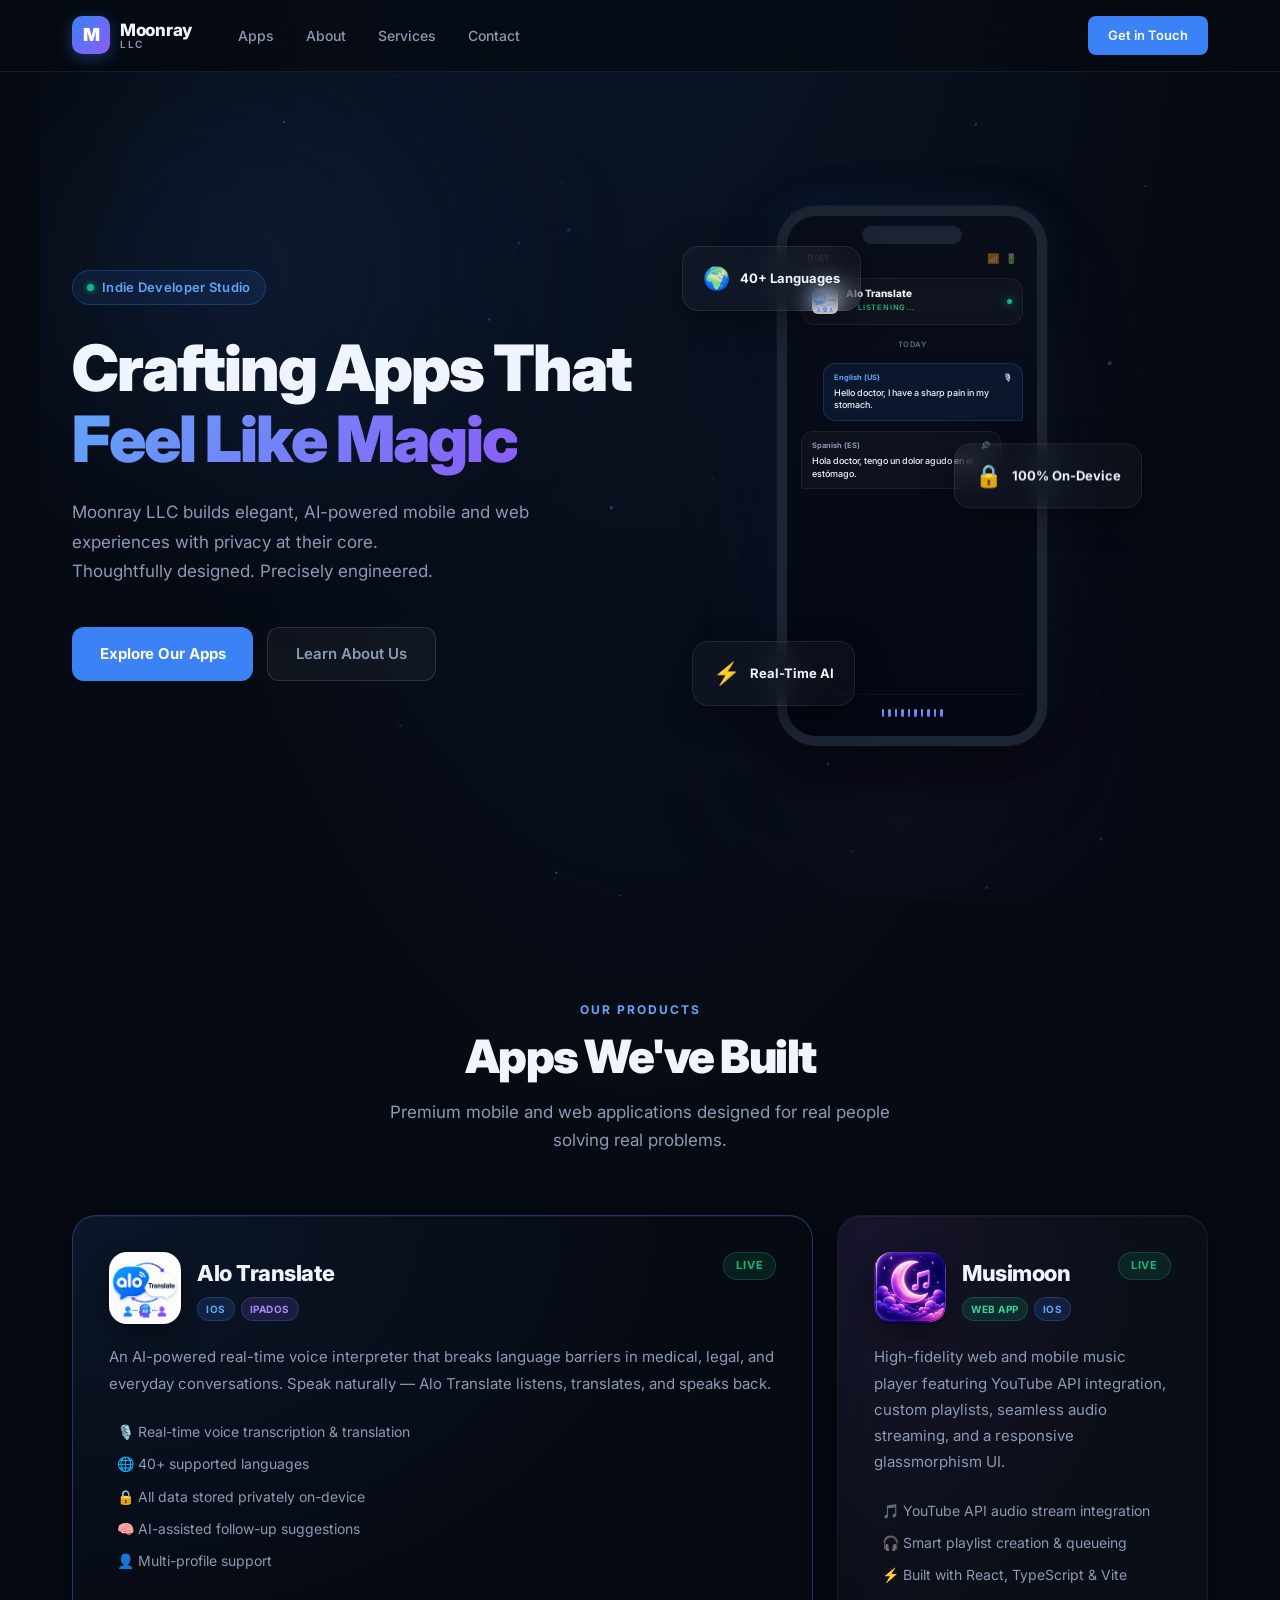
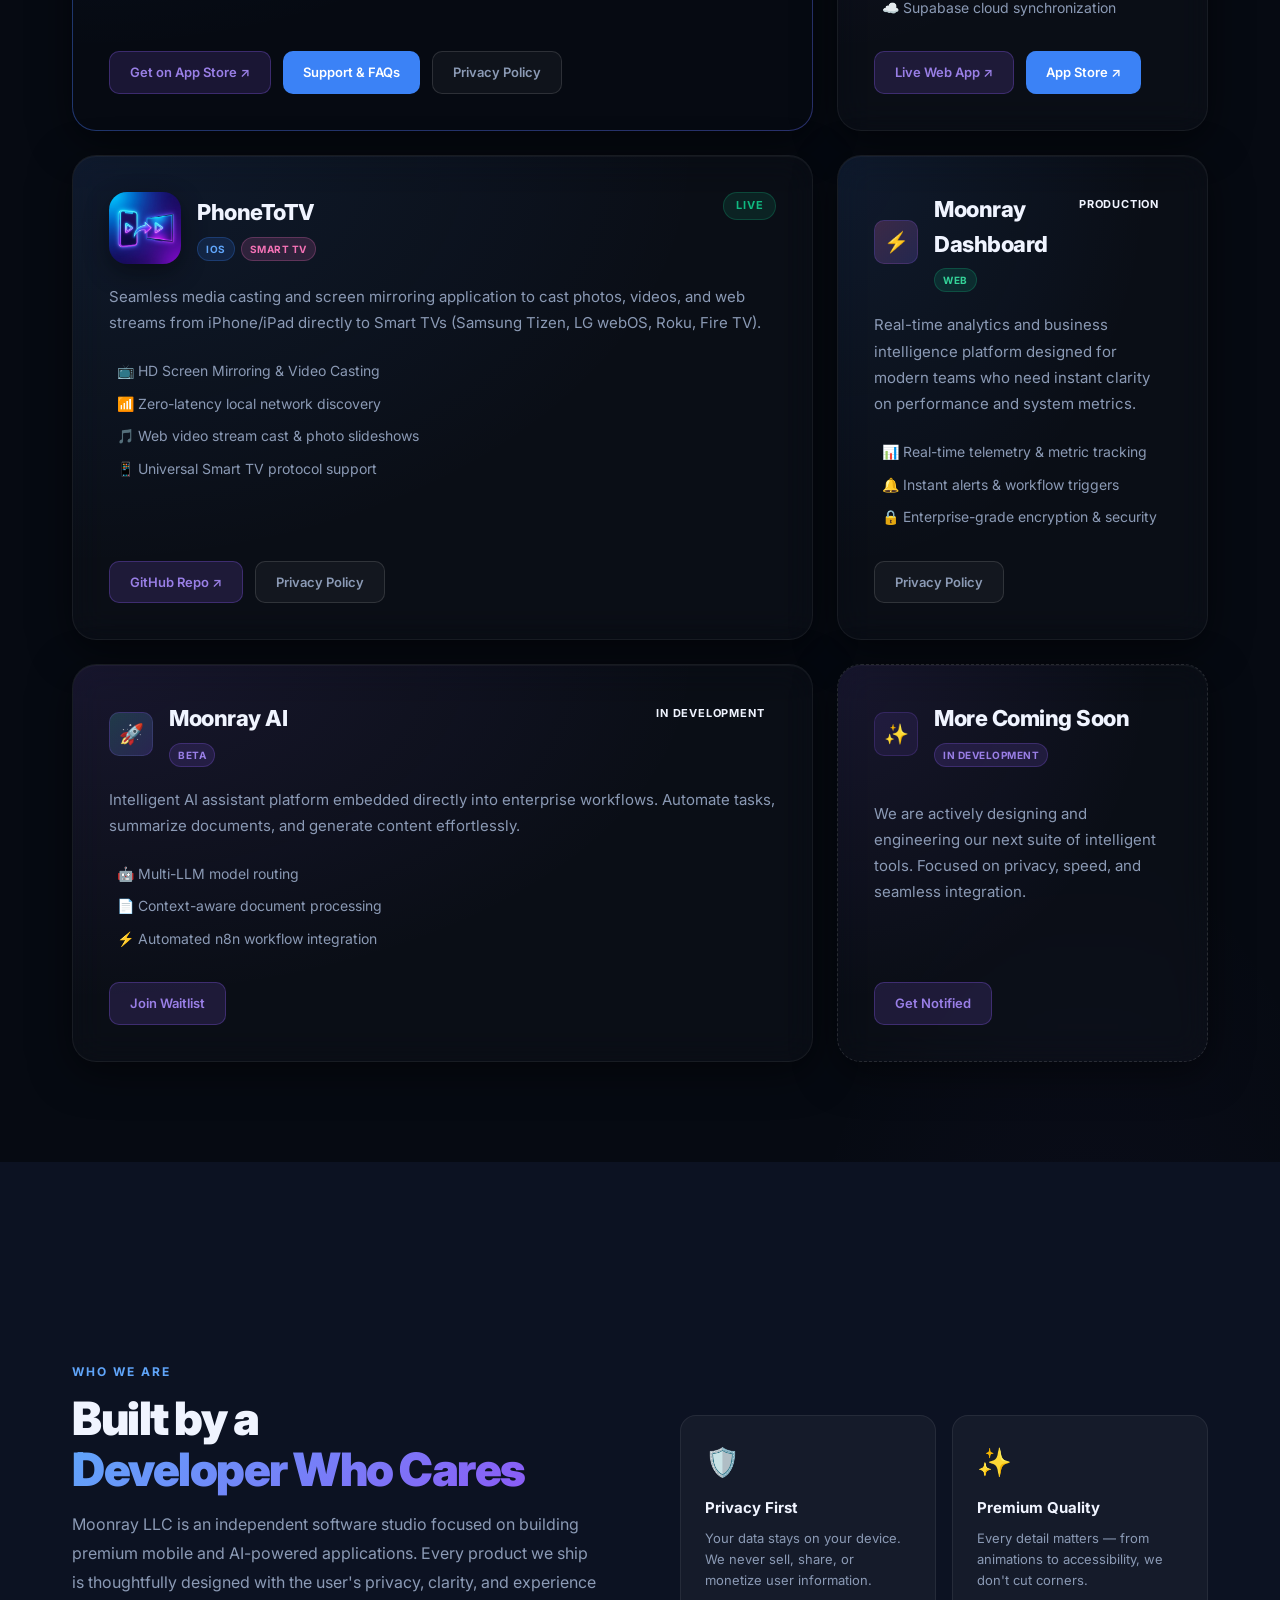
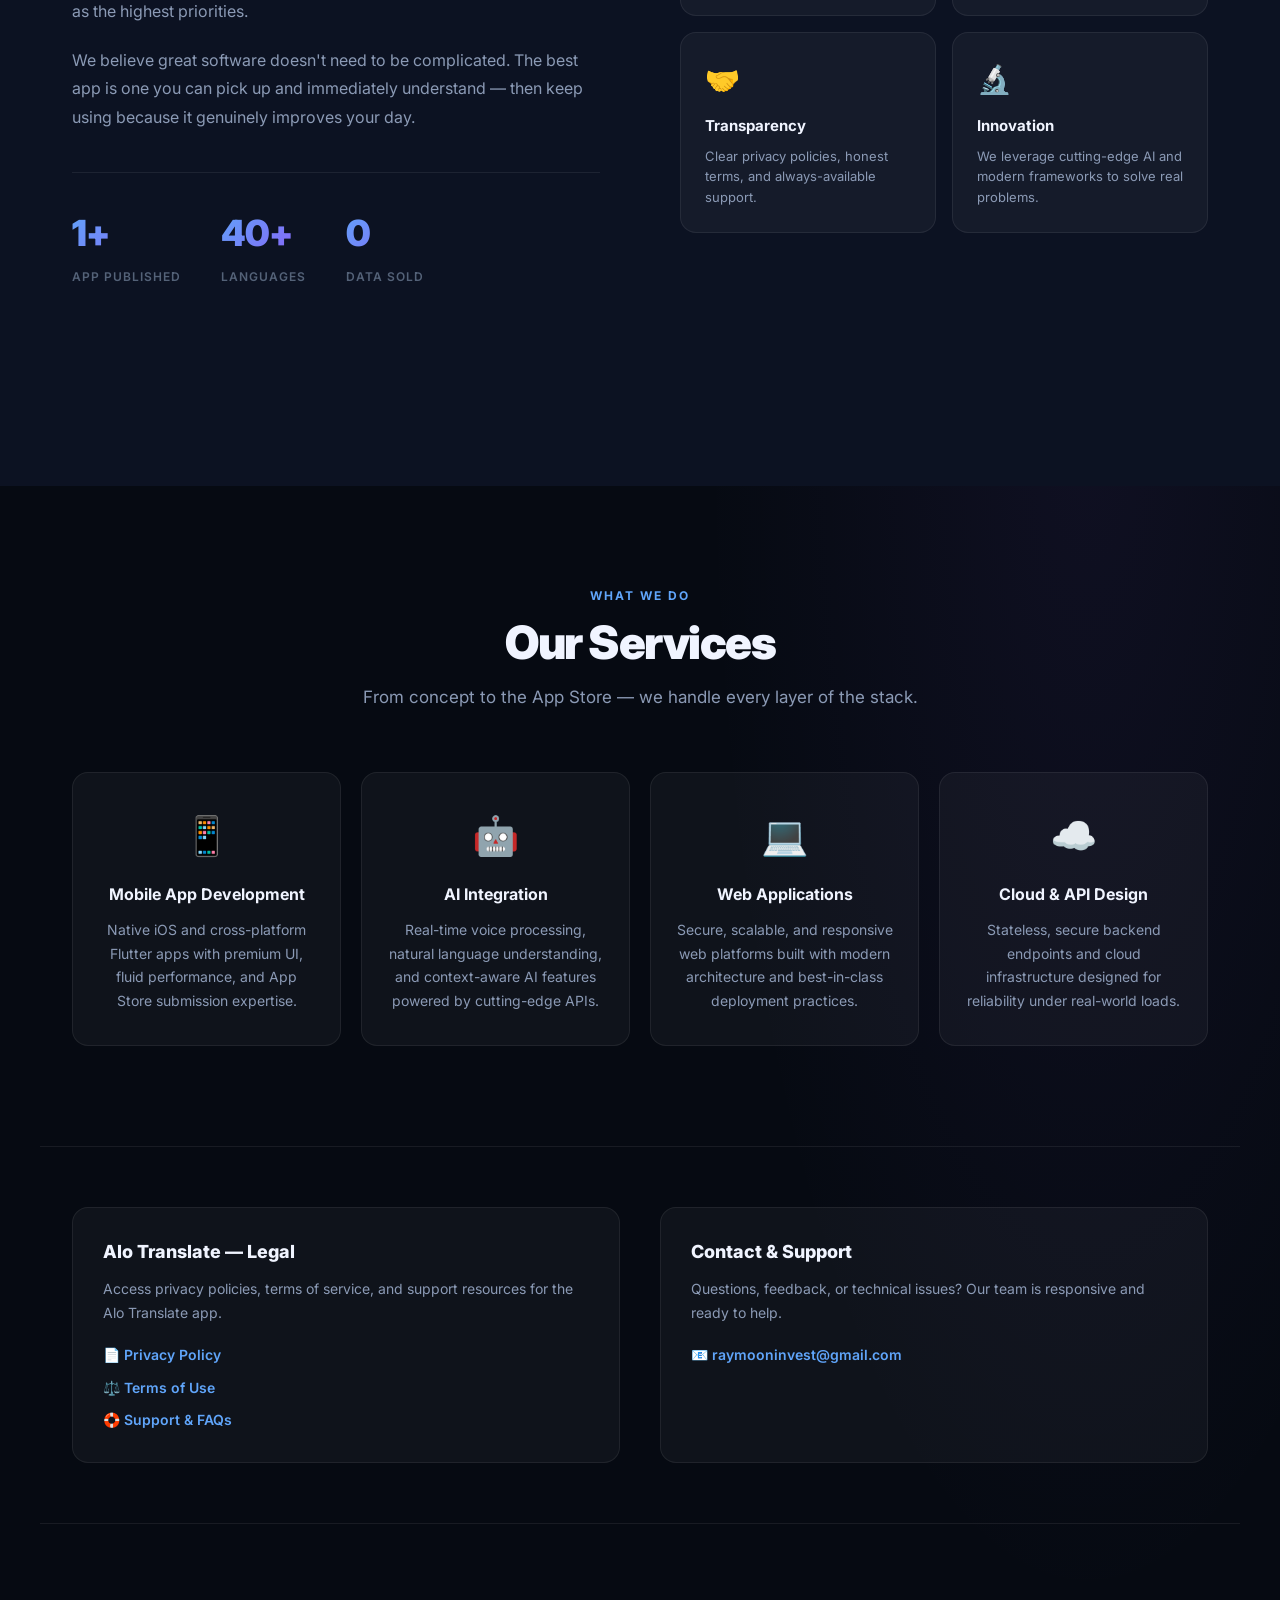
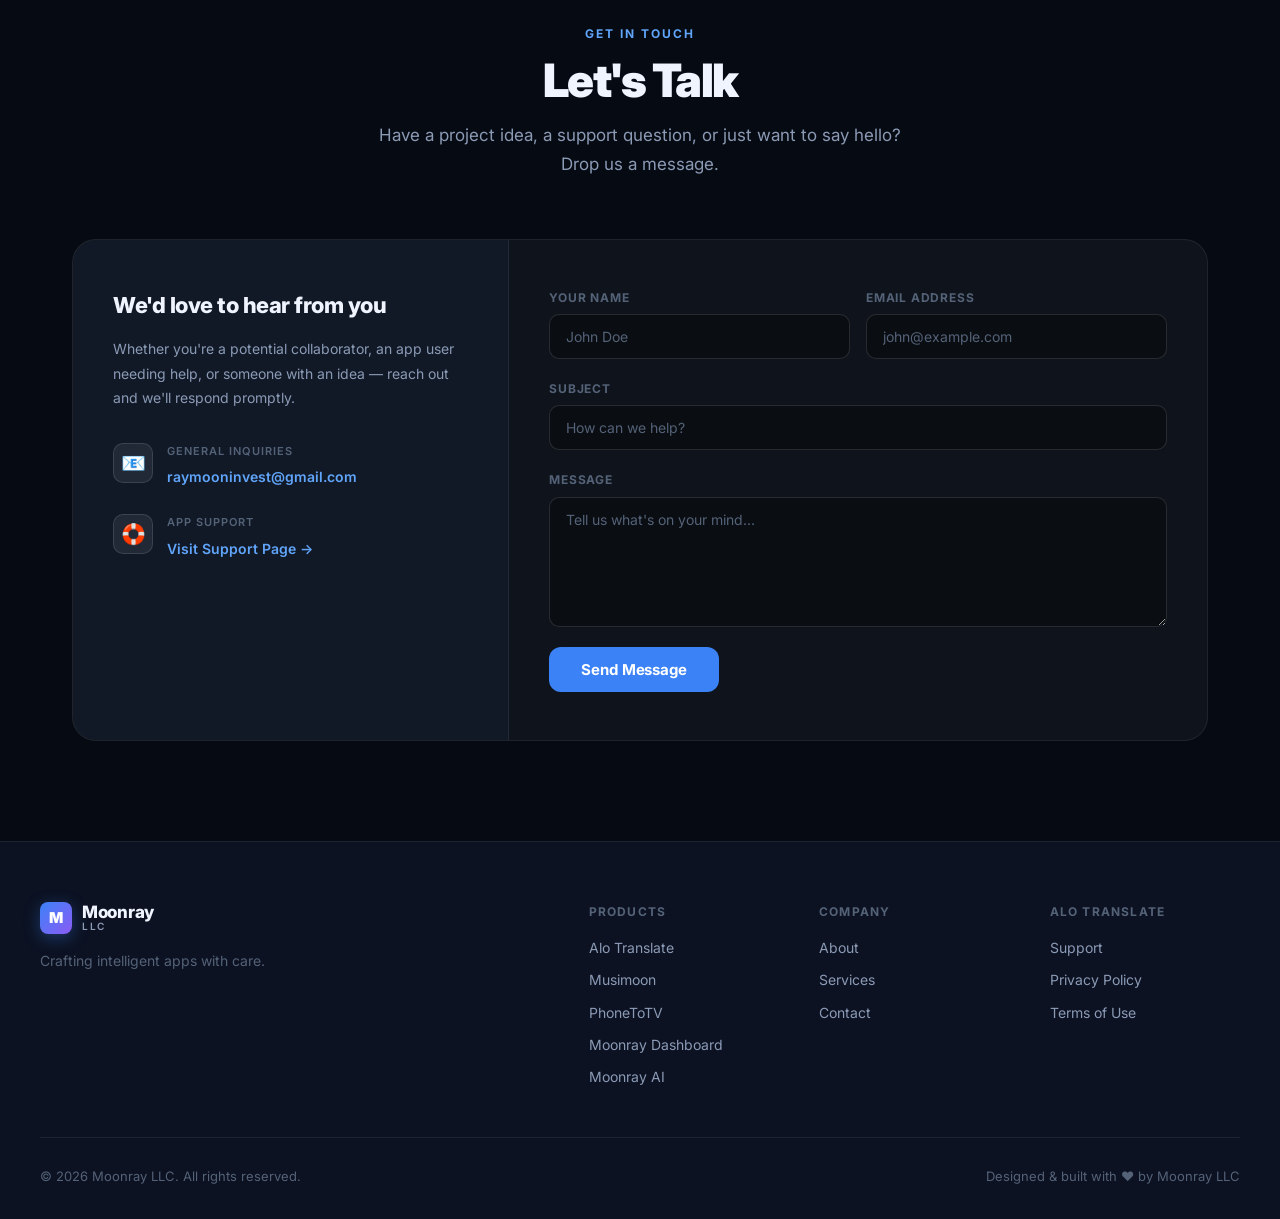
==== commit 666c6fa4: "Update contact email to raymooninvest@gmail.com and add CNAME for moonray.store" ====
--- a/index.html
+++ b/index.html
@@ -448,7 +448,7 @@
         <h3>Contact &amp; Support</h3>
         <p>Questions, feedback, or technical issues? Our team is responsive and ready to help.</p>
         <div class="legal-links">
-          <a href="mailto:raymoon.code@gmail.com">📧 raymoon.code@gmail.com</a>
+          <a href="mailto:raymooninvest@gmail.com">📧 raymooninvest@gmail.com</a>
         </div>
       </div>
     </div>
@@ -467,7 +467,7 @@
           <span class="cd-icon">📧</span>
           <div>
             <span class="cd-label">General Inquiries</span>
-            <a href="mailto:raymoon.code@gmail.com" class="cd-value">raymoon.code@gmail.com</a>
+            <a href="mailto:raymooninvest@gmail.com" class="cd-value">raymooninvest@gmail.com</a>
           </div>
         </div>
         <div class="contact-detail">
@@ -608,10 +608,10 @@
       const subject = document.getElementById('contactSubject').value || 'Moonray LLC Inquiry';
       const message = document.getElementById('contactMessage').value;
       const body = `Name: ${name}\nEmail: ${email}\n\nMessage:\n${message}`;
-      const mailtoLink = `mailto:raymoon.code@gmail.com?subject=${encodeURIComponent(subject)}&body=${encodeURIComponent(body)}`;
+      const mailtoLink = `mailto:raymooninvest@gmail.com?subject=${encodeURIComponent(subject)}&body=${encodeURIComponent(body)}`;
       window.location.href = mailtoLink;
       const note = document.getElementById('formNote');
-      note.textContent = '✅ Your email client should open now. If not, email us directly at raymoon.code@gmail.com';
+      note.textContent = '✅ Your email client should open now. If not, email us directly at raymooninvest@gmail.com';
       note.style.display = 'block';
       note.style.color = '#34d399';
     }
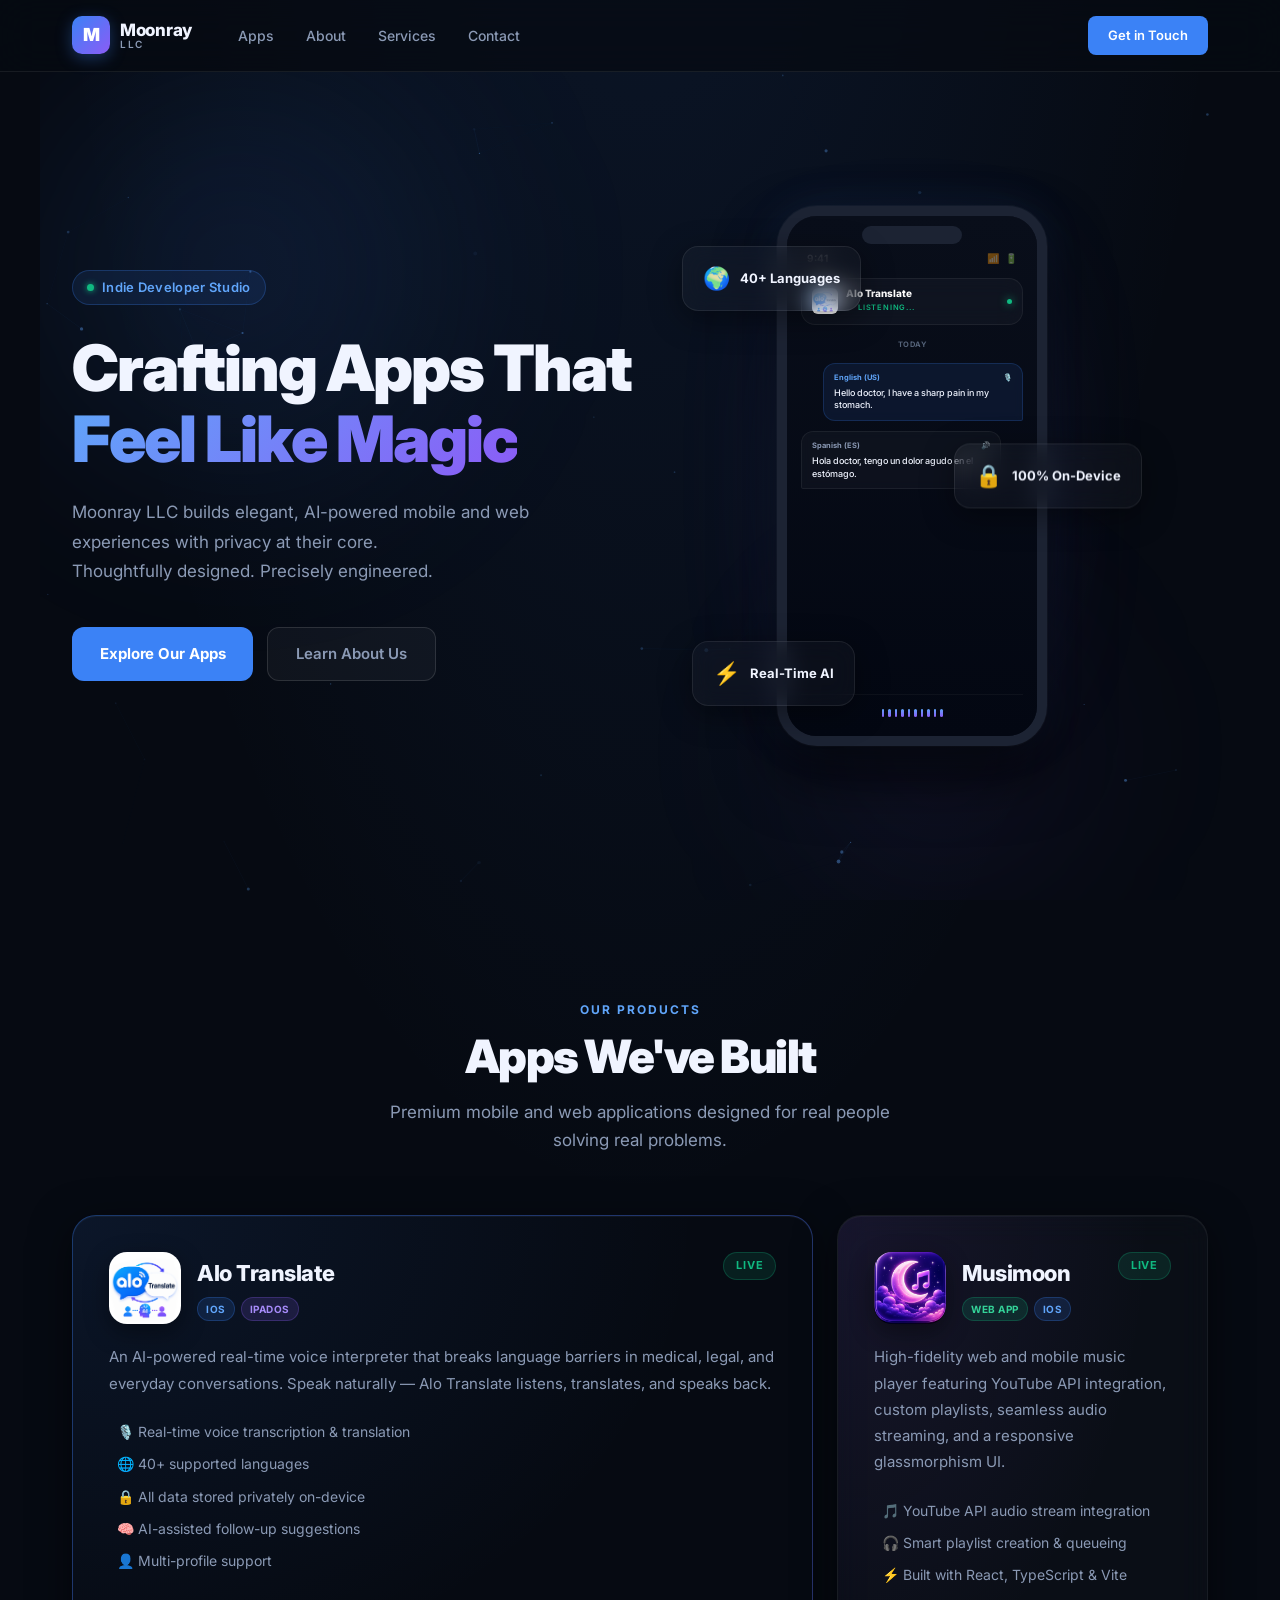
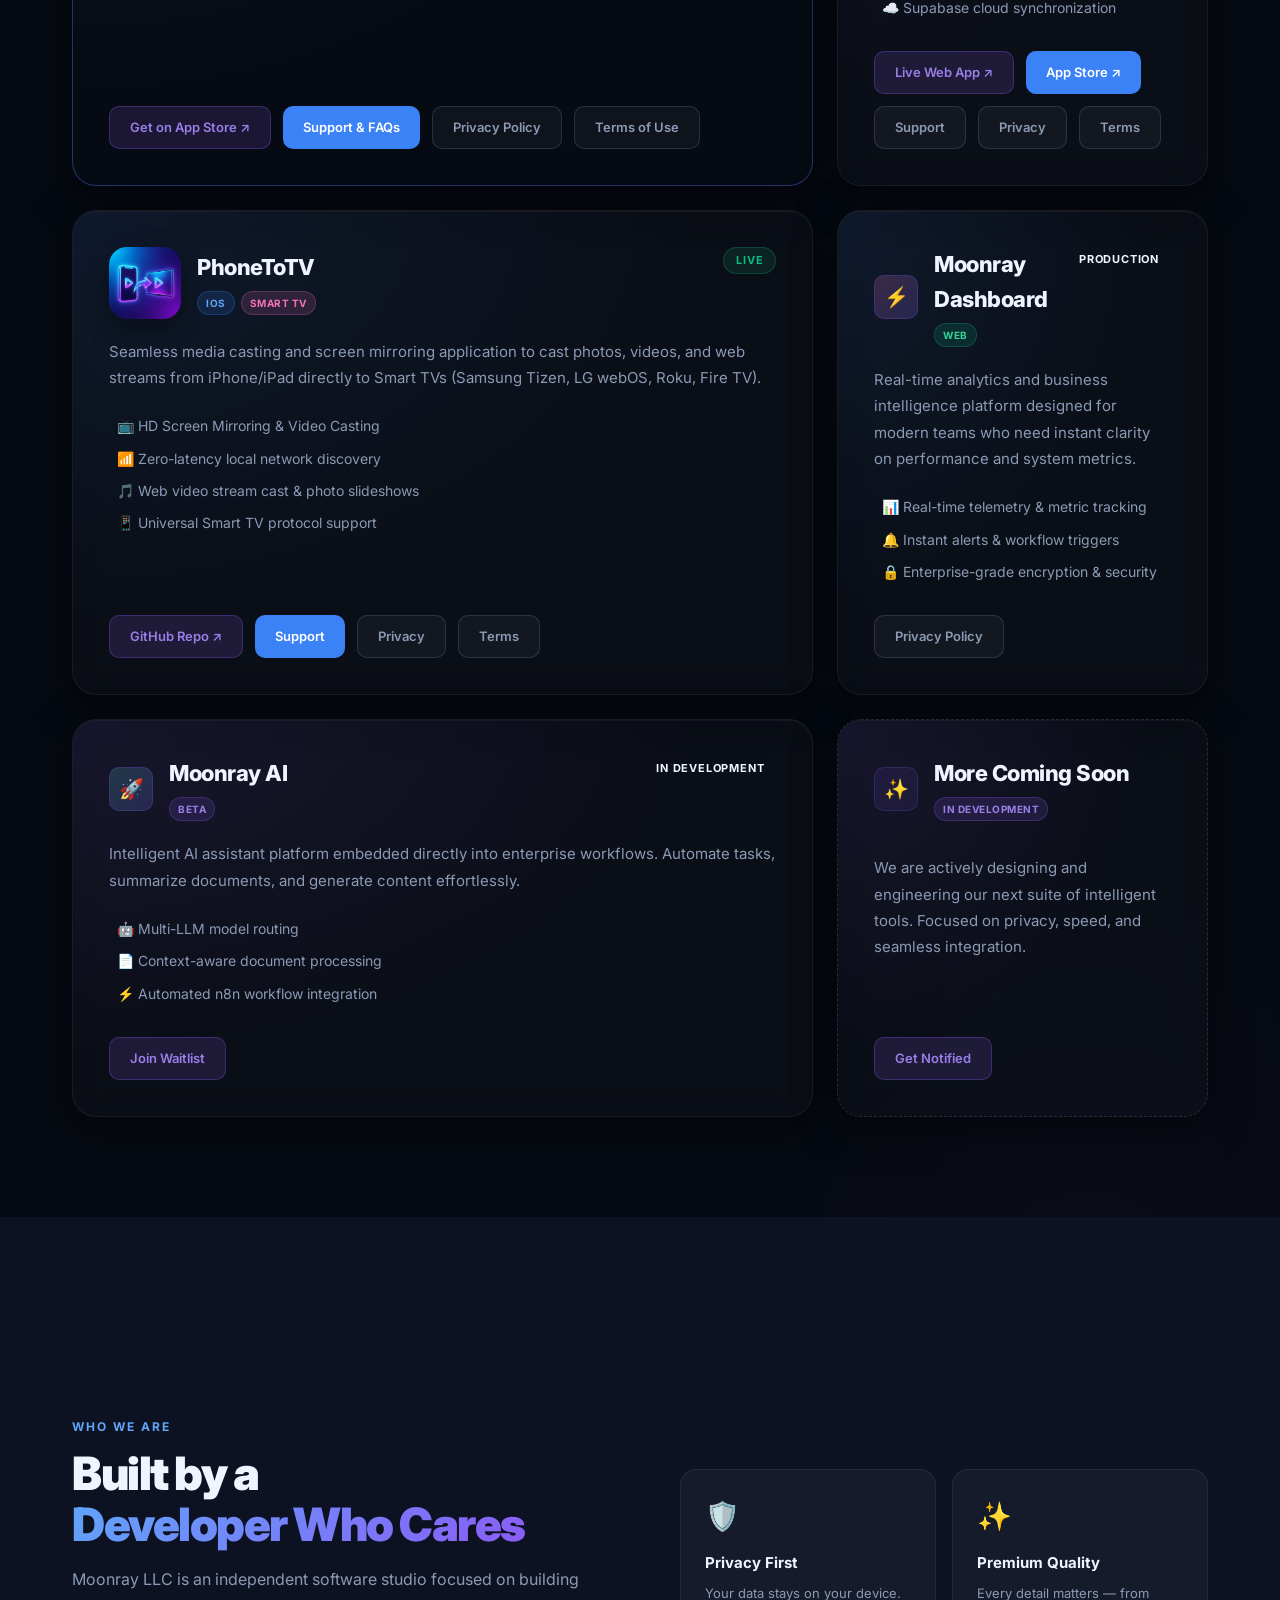
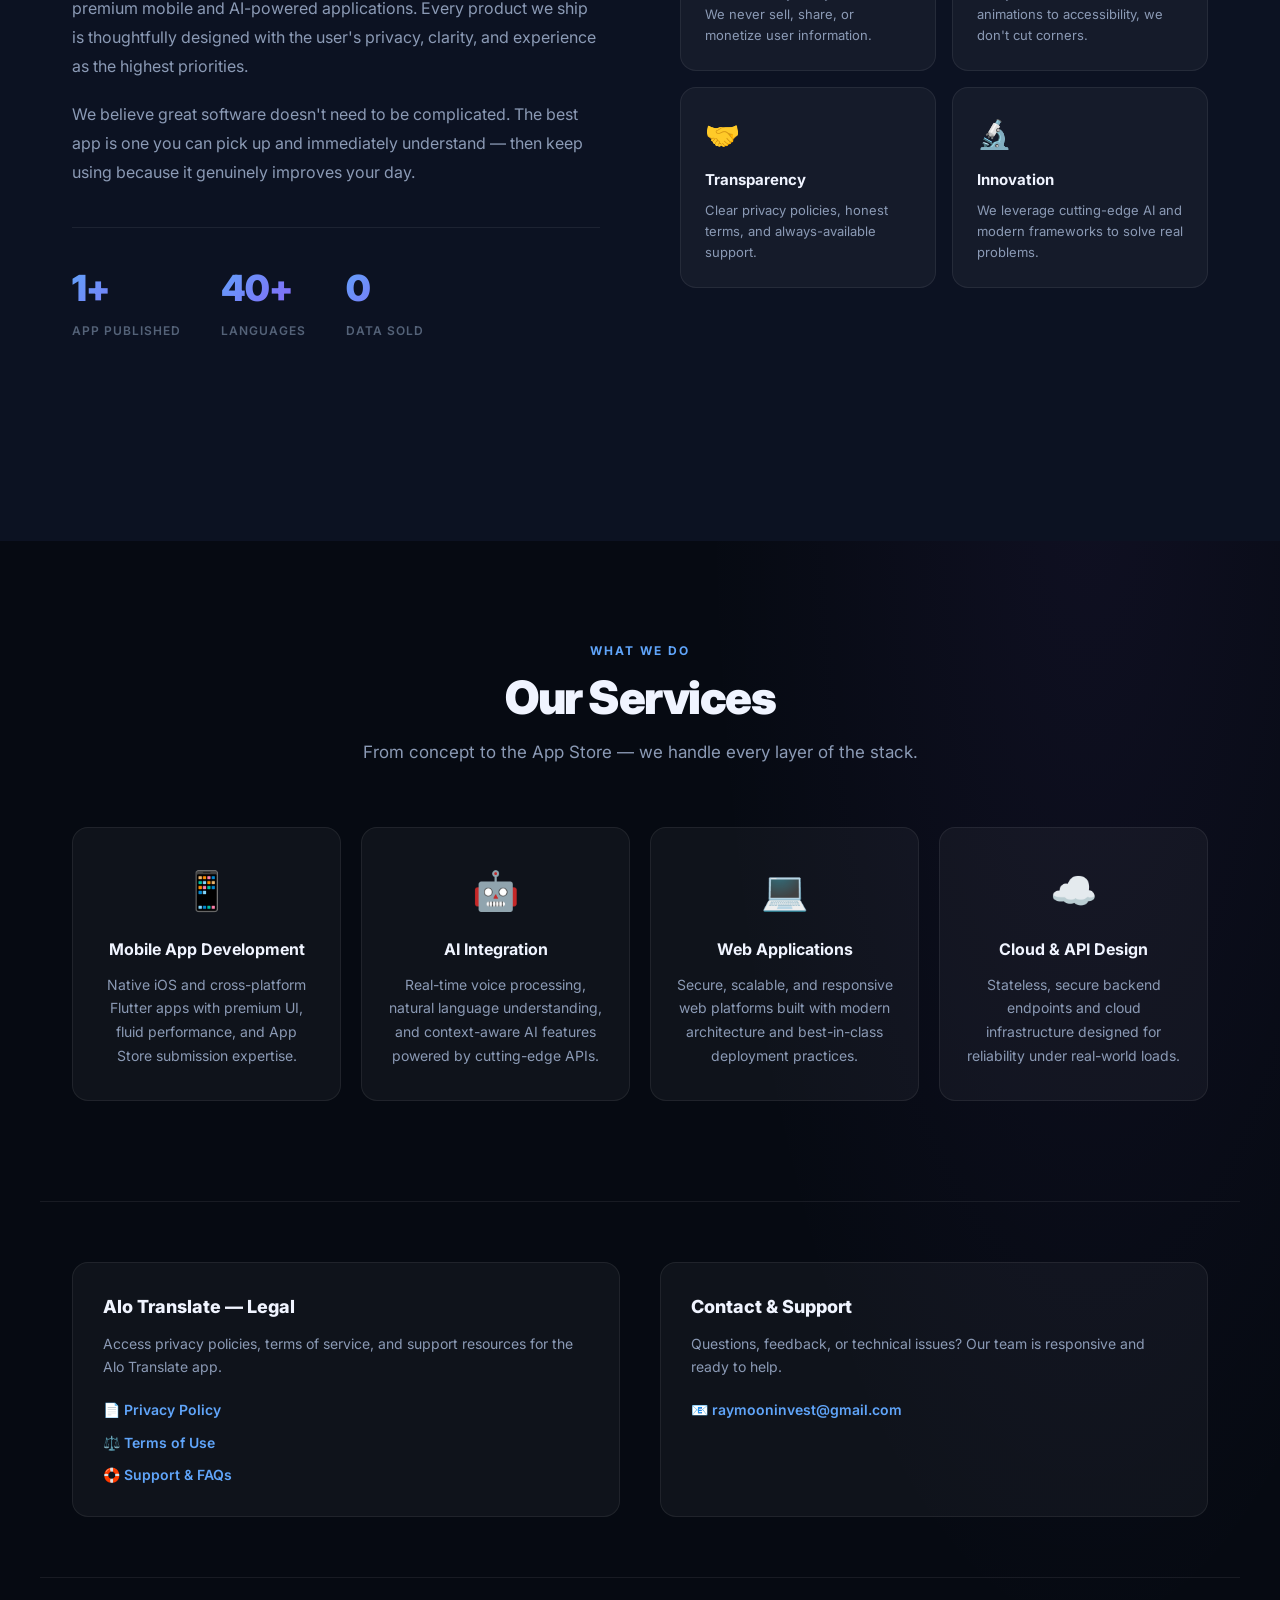
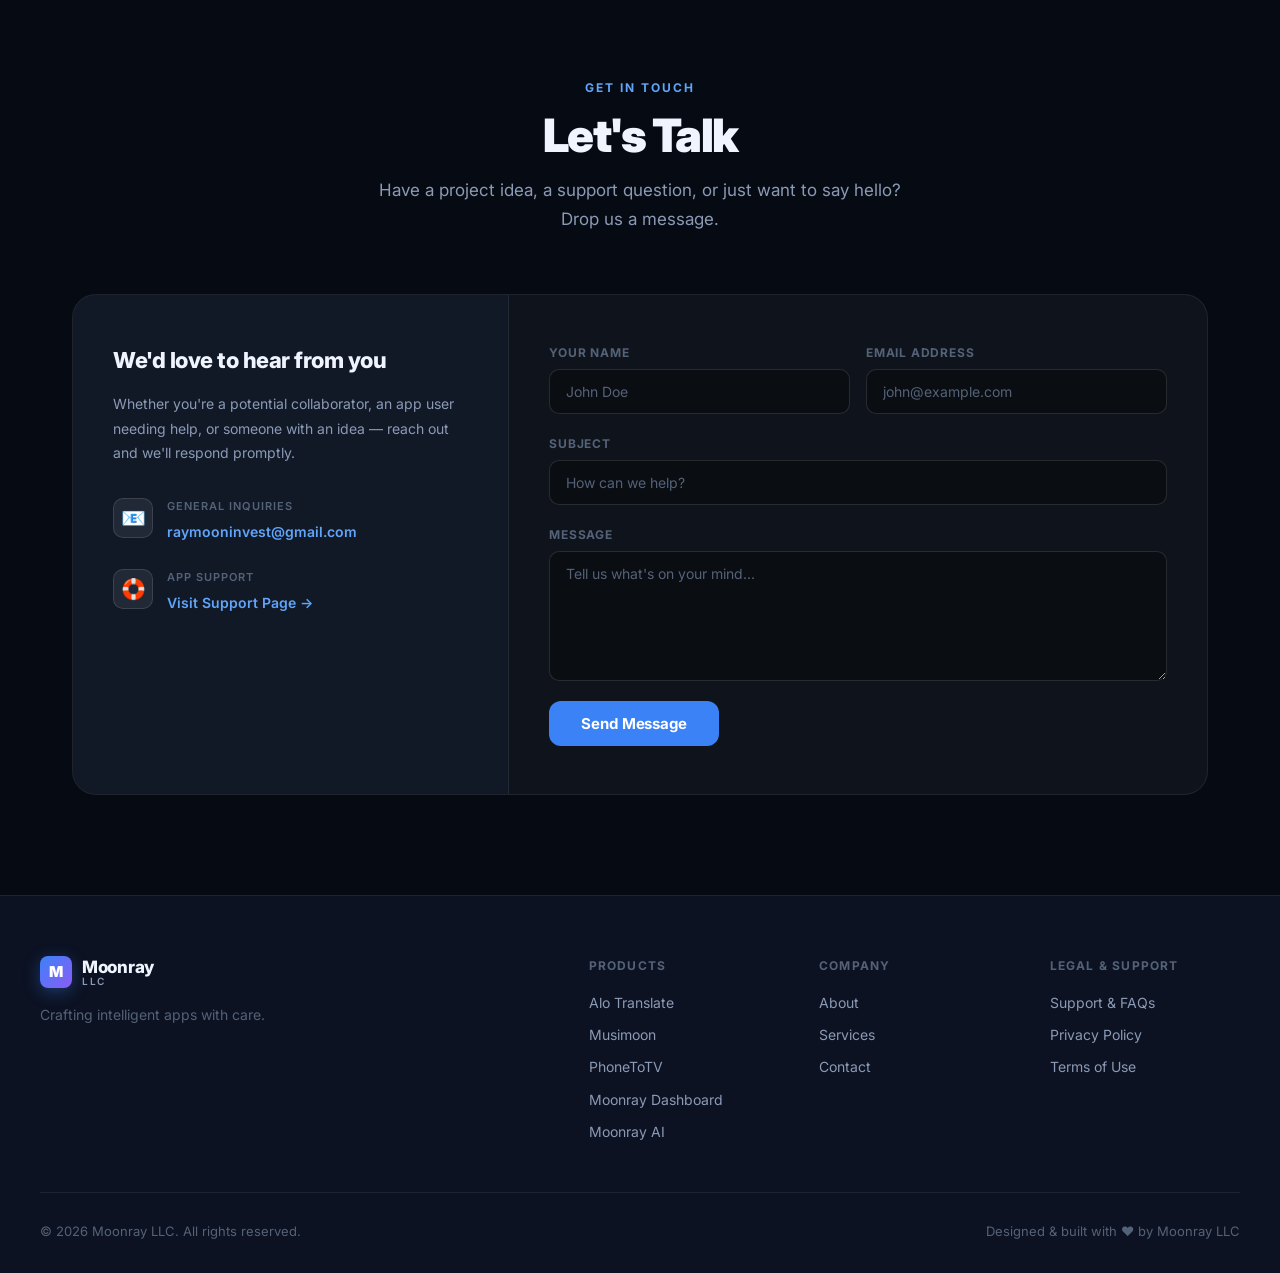
==== commit cfae5623: "Add multi-app Support, Privacy Policy, and Terms of Use for MusiMoon, PhoneToTV, and Alo Translate" ====
--- a/index.html
+++ b/index.html
@@ -189,11 +189,14 @@
             <a href="https://apps.apple.com/us/app/alo-translate/id6778566552" target="_blank" class="app-link-btn primary-glow">
               Get on App Store ↗
             </a>
-            <a href="support.html" class="app-link-btn secondary">
+            <a href="support.html?app=alo_translate" class="app-link-btn secondary">
               Support &amp; FAQs
             </a>
-            <a href="privacy.html" class="app-link-btn ghost">
+            <a href="privacy.html?app=alo_translate" class="app-link-btn ghost">
               Privacy Policy
+            </a>
+            <a href="terms.html?app=alo_translate" class="app-link-btn ghost">
+              Terms of Use
             </a>
           </div>
         </div>
@@ -230,6 +233,15 @@
             <a href="https://apps.apple.com/us/app/musimoon-player-playlists/id6741814032" target="_blank" class="app-link-btn secondary">
               App Store ↗
             </a>
+            <a href="support.html?app=musimoon" class="app-link-btn ghost">
+              Support
+            </a>
+            <a href="privacy.html?app=musimoon" class="app-link-btn ghost">
+              Privacy
+            </a>
+            <a href="terms.html?app=musimoon" class="app-link-btn ghost">
+              Terms
+            </a>
           </div>
         </div>
         <div class="app-card-glow bg-purple"></div>
@@ -262,8 +274,14 @@
             <a href="https://github.com/raymoon-code/PhoneToTV" target="_blank" class="app-link-btn primary-glow">
               GitHub Repo ↗
             </a>
-            <a href="privacy.html" class="app-link-btn ghost">
-              Privacy Policy
+            <a href="support.html?app=phonetotv" class="app-link-btn secondary">
+              Support
+            </a>
+            <a href="privacy.html?app=phonetotv" class="app-link-btn ghost">
+              Privacy
+            </a>
+            <a href="terms.html?app=phonetotv" class="app-link-btn ghost">
+              Terms
             </a>
           </div>
         </div>
@@ -532,8 +550,8 @@
           <a href="#contact">Contact</a>
         </div>
         <div class="footer-col">
-          <h5>Alo Translate</h5>
-          <a href="support.html">Support</a>
+          <h5>Legal &amp; Support</h5>
+          <a href="support.html">Support &amp; FAQs</a>
           <a href="privacy.html">Privacy Policy</a>
           <a href="terms.html">Terms of Use</a>
         </div>
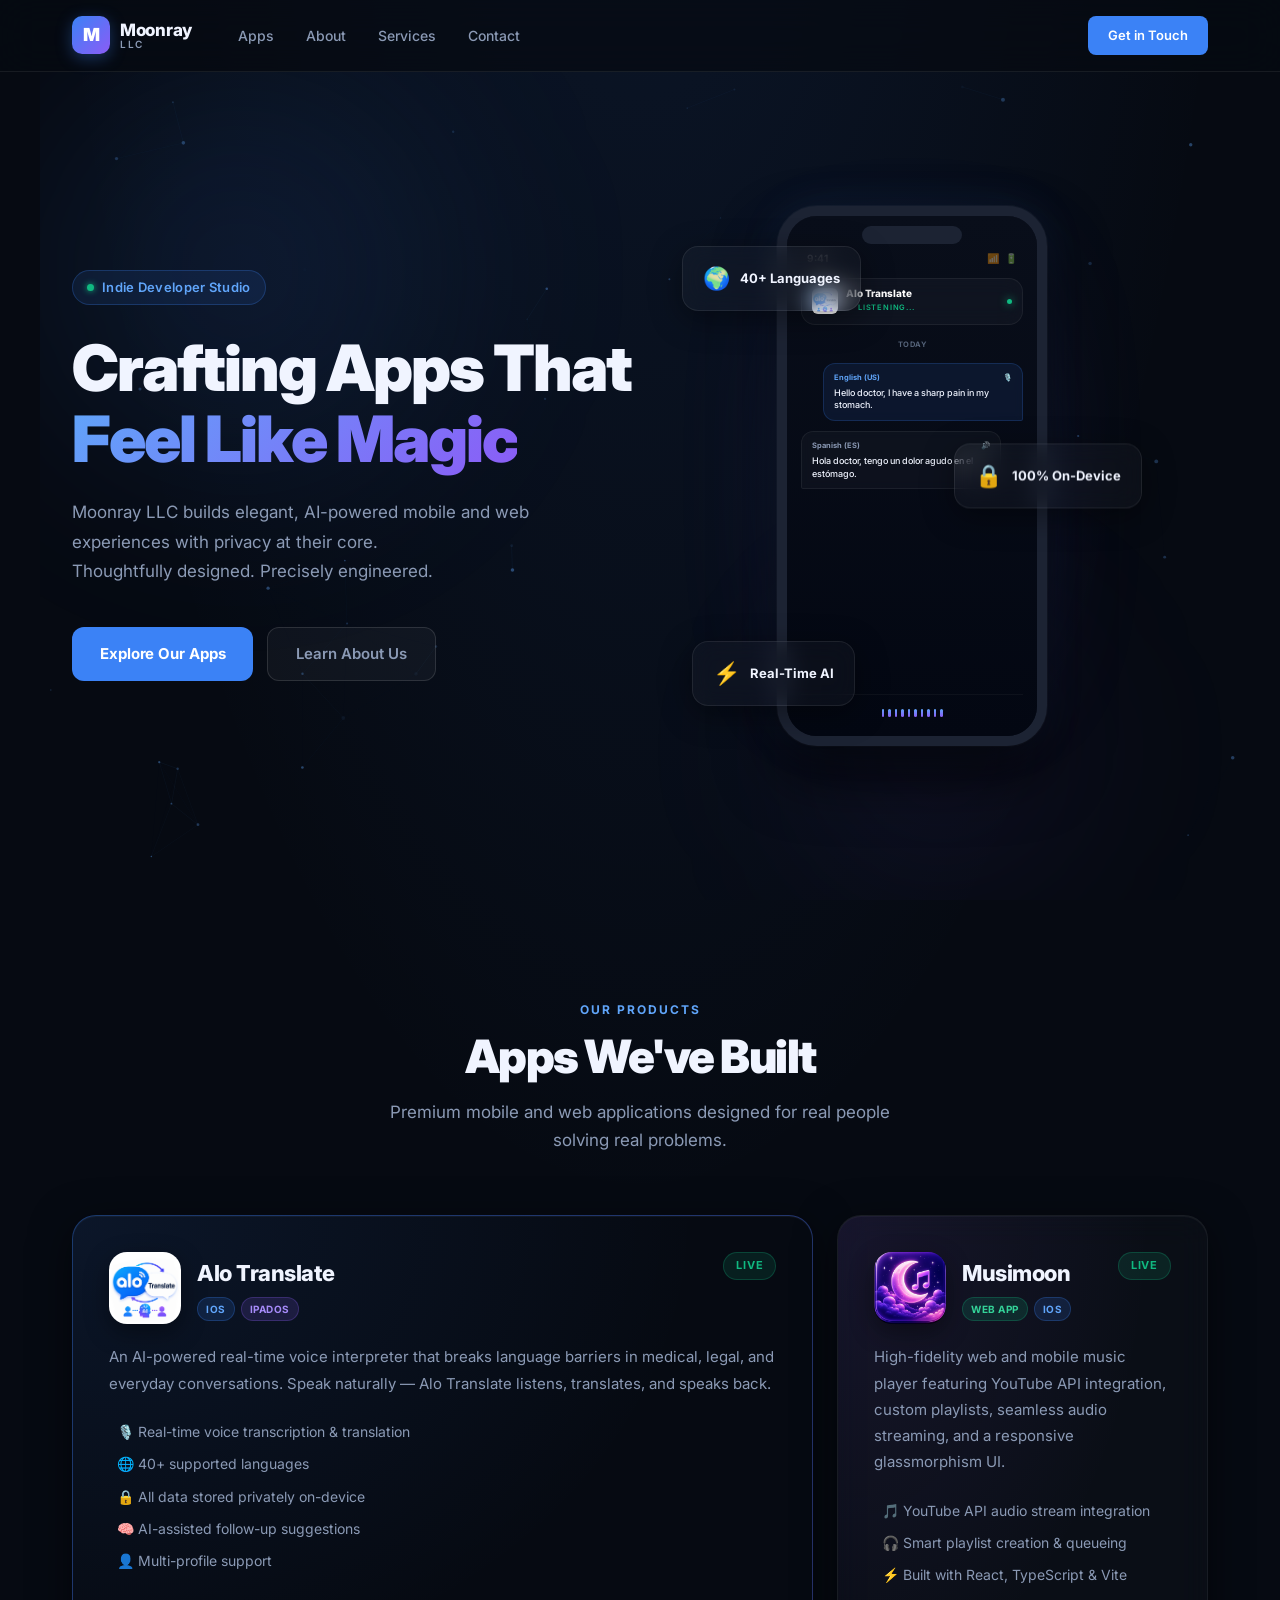
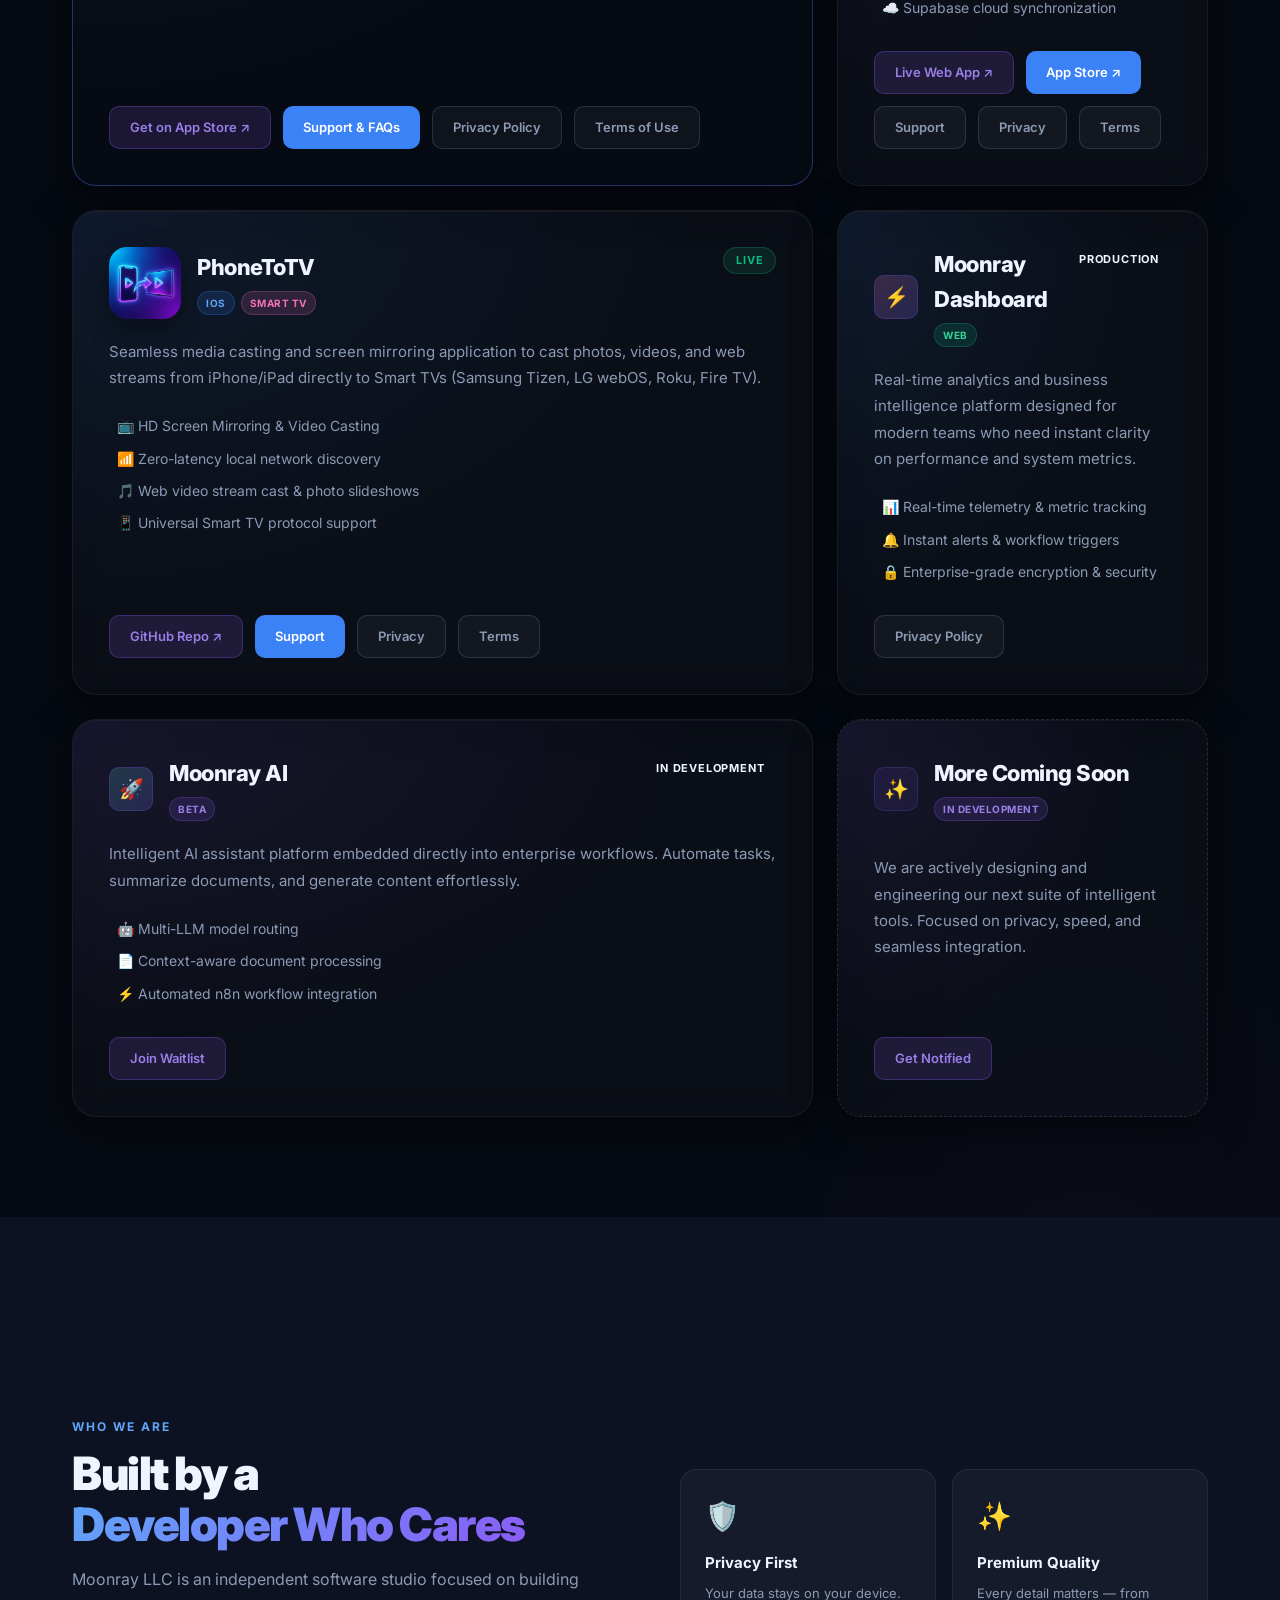
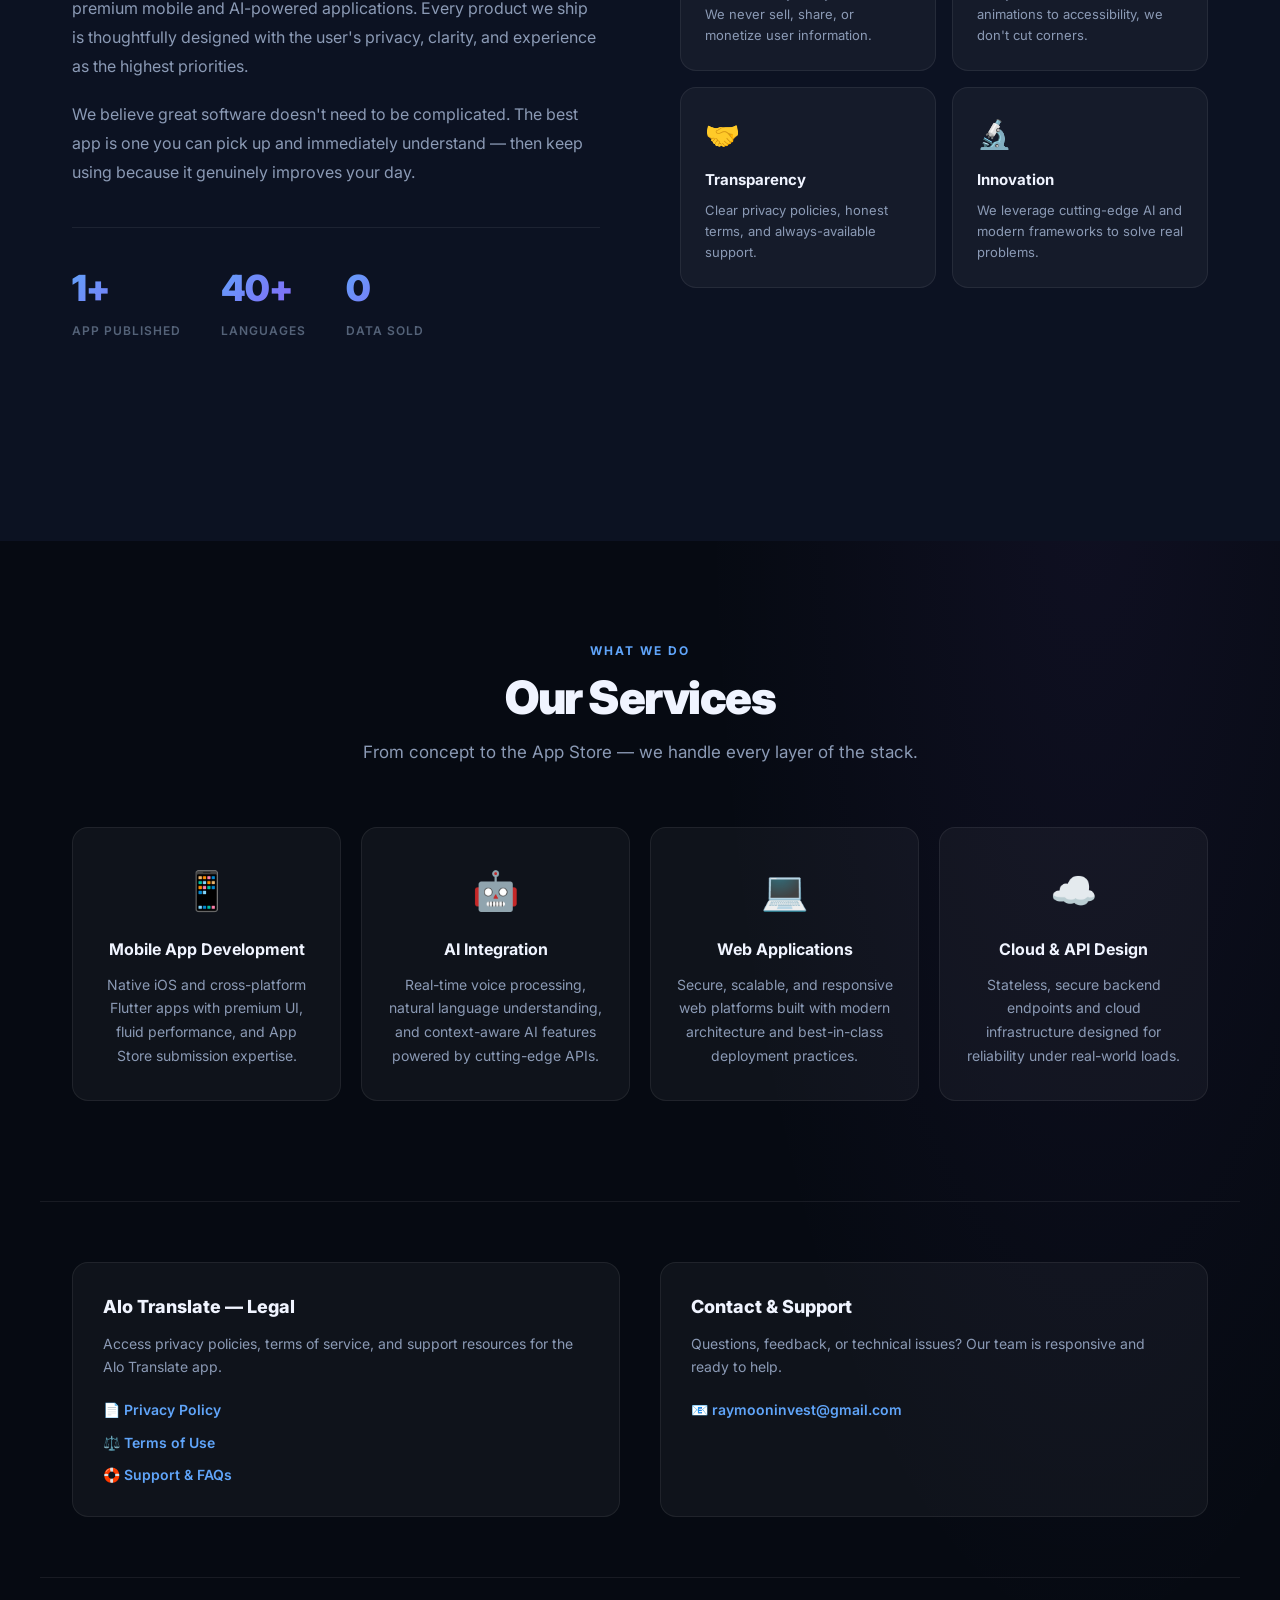
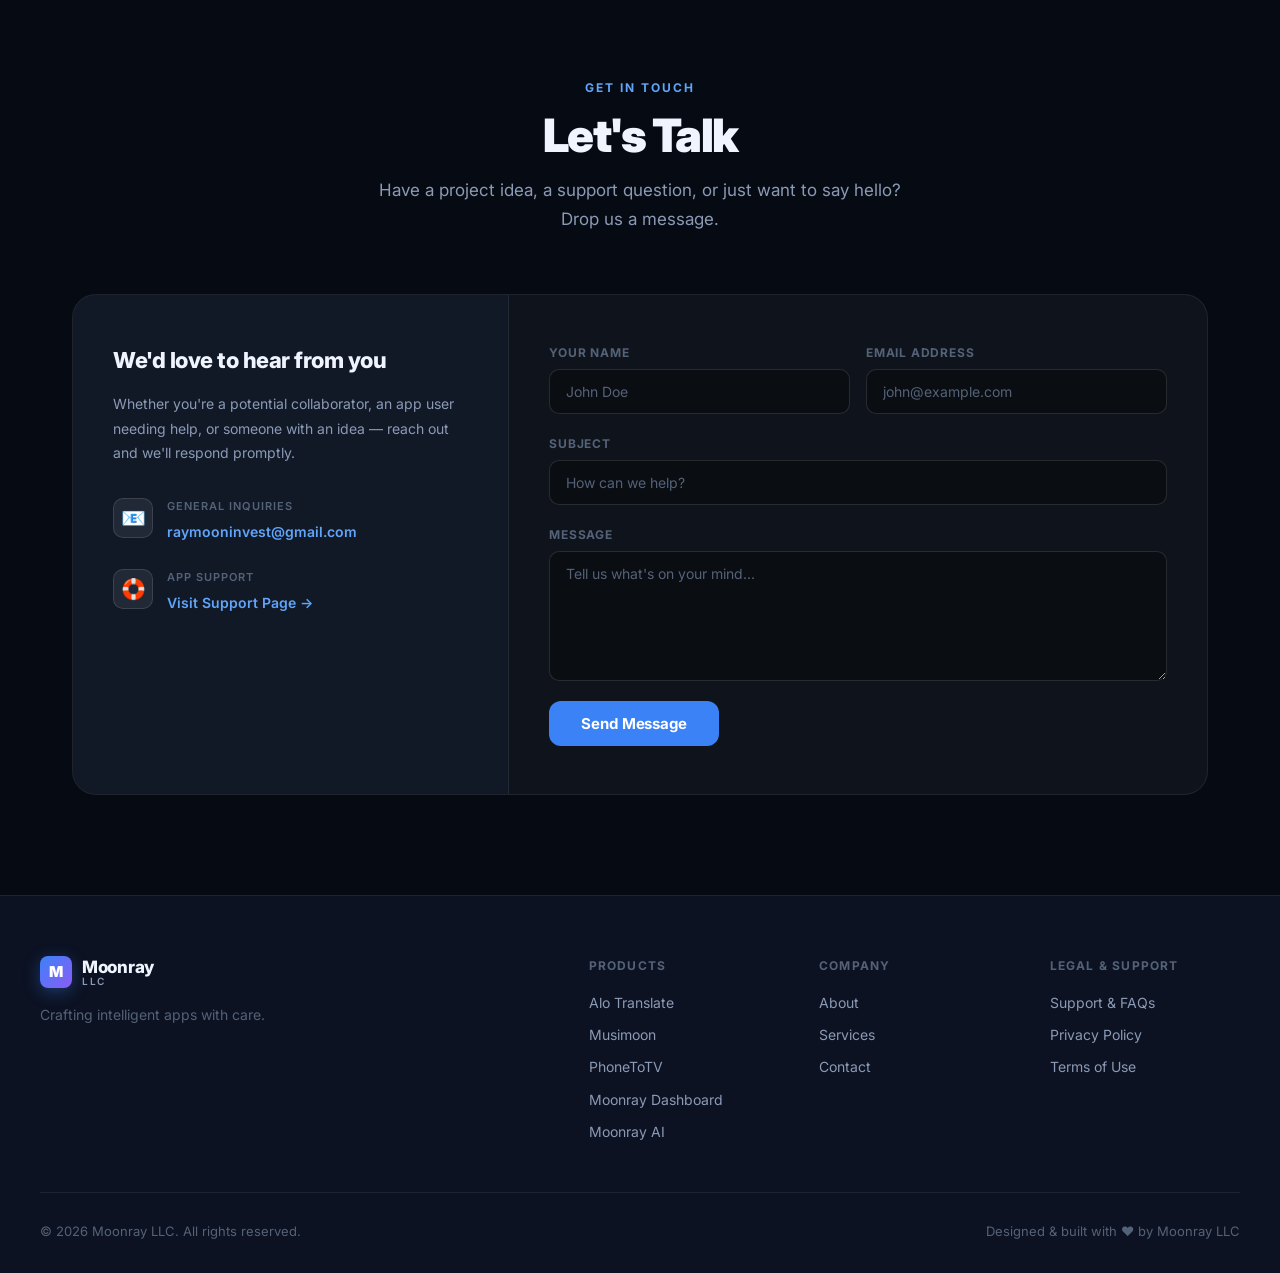
==== commit 33d985b3: "Update Musimoon Web App URL to https://musimoon.moonray.store/" ====
--- a/index.html
+++ b/index.html
@@ -227,7 +227,7 @@
             <li>☁️ Supabase cloud synchronization</li>
           </ul>
           <div class="app-links">
-            <a href="https://musimoon.moonray.store/musimoon" target="_blank" class="app-link-btn primary-glow">
+            <a href="https://musimoon.moonray.store/" target="_blank" class="app-link-btn primary-glow">
               Live Web App ↗
             </a>
             <a href="https://apps.apple.com/us/app/musimoon-player-playlists/id6741814032" target="_blank" class="app-link-btn secondary">
